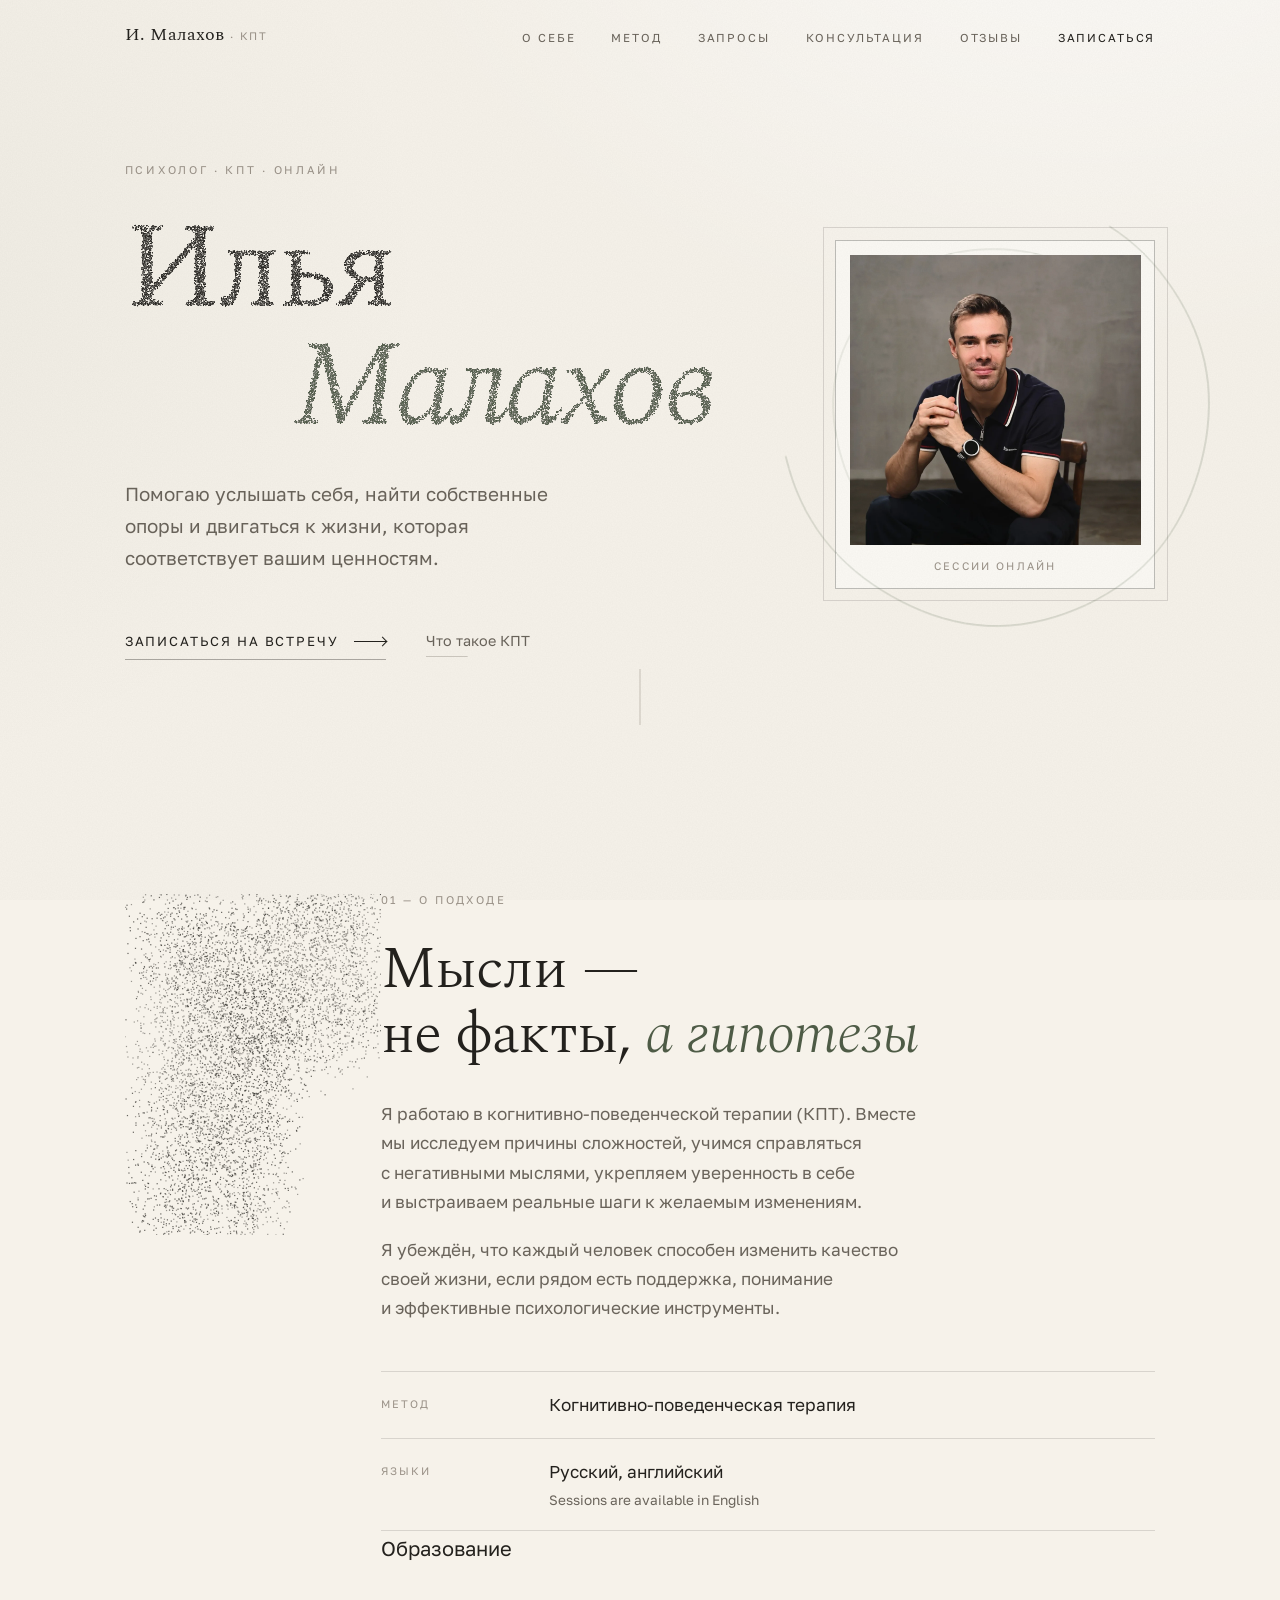
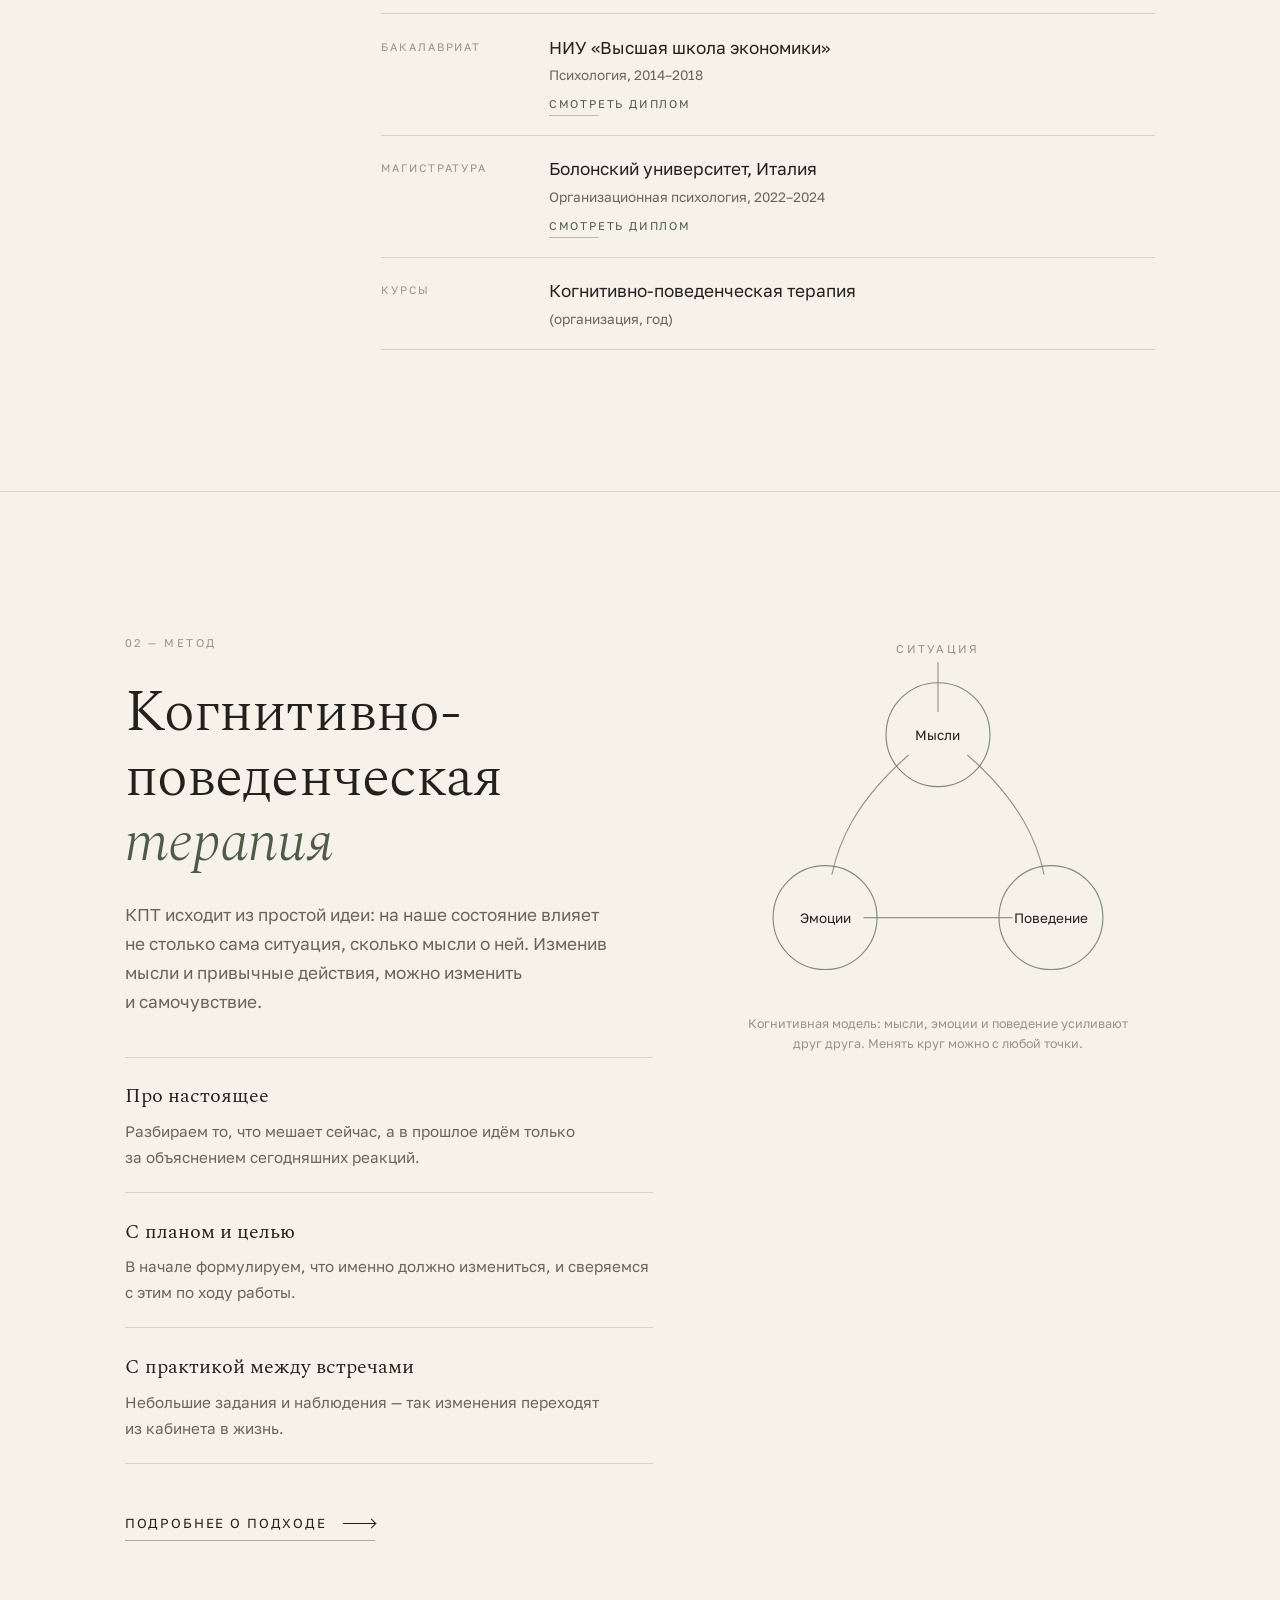
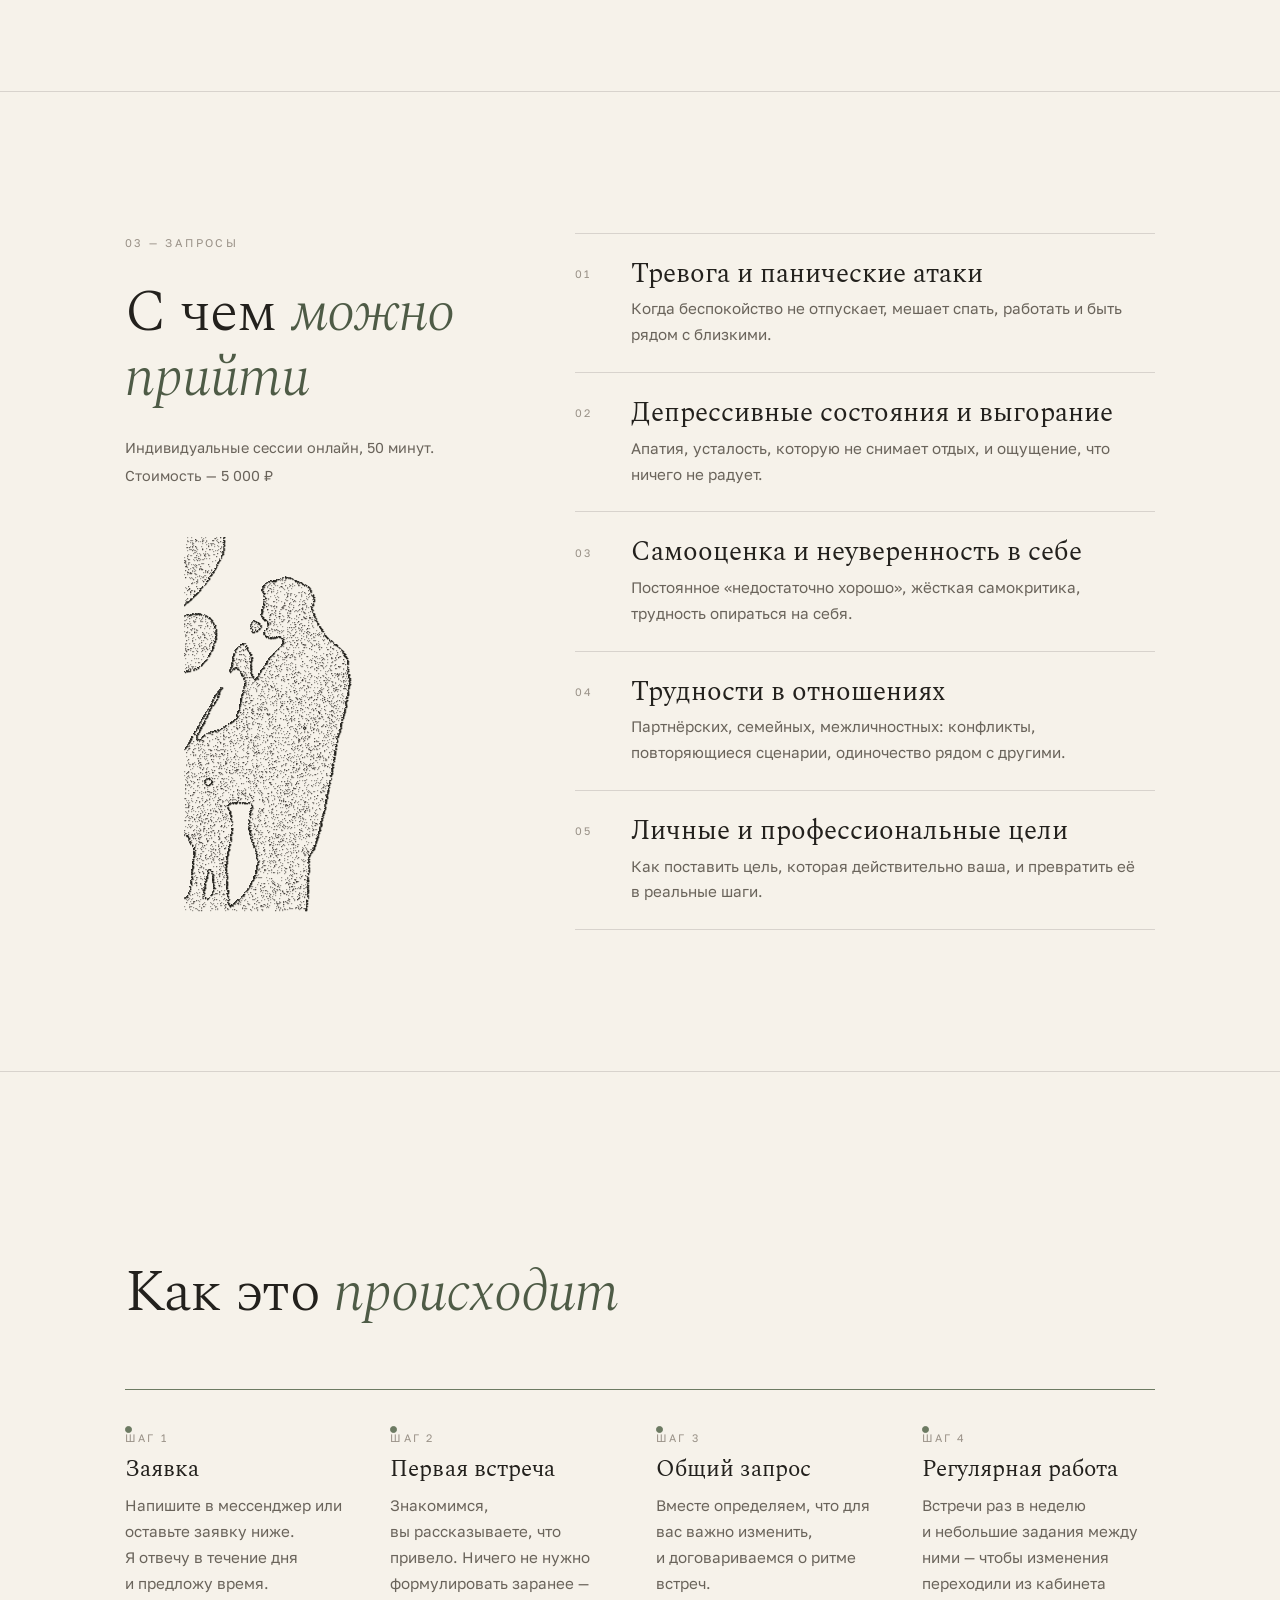
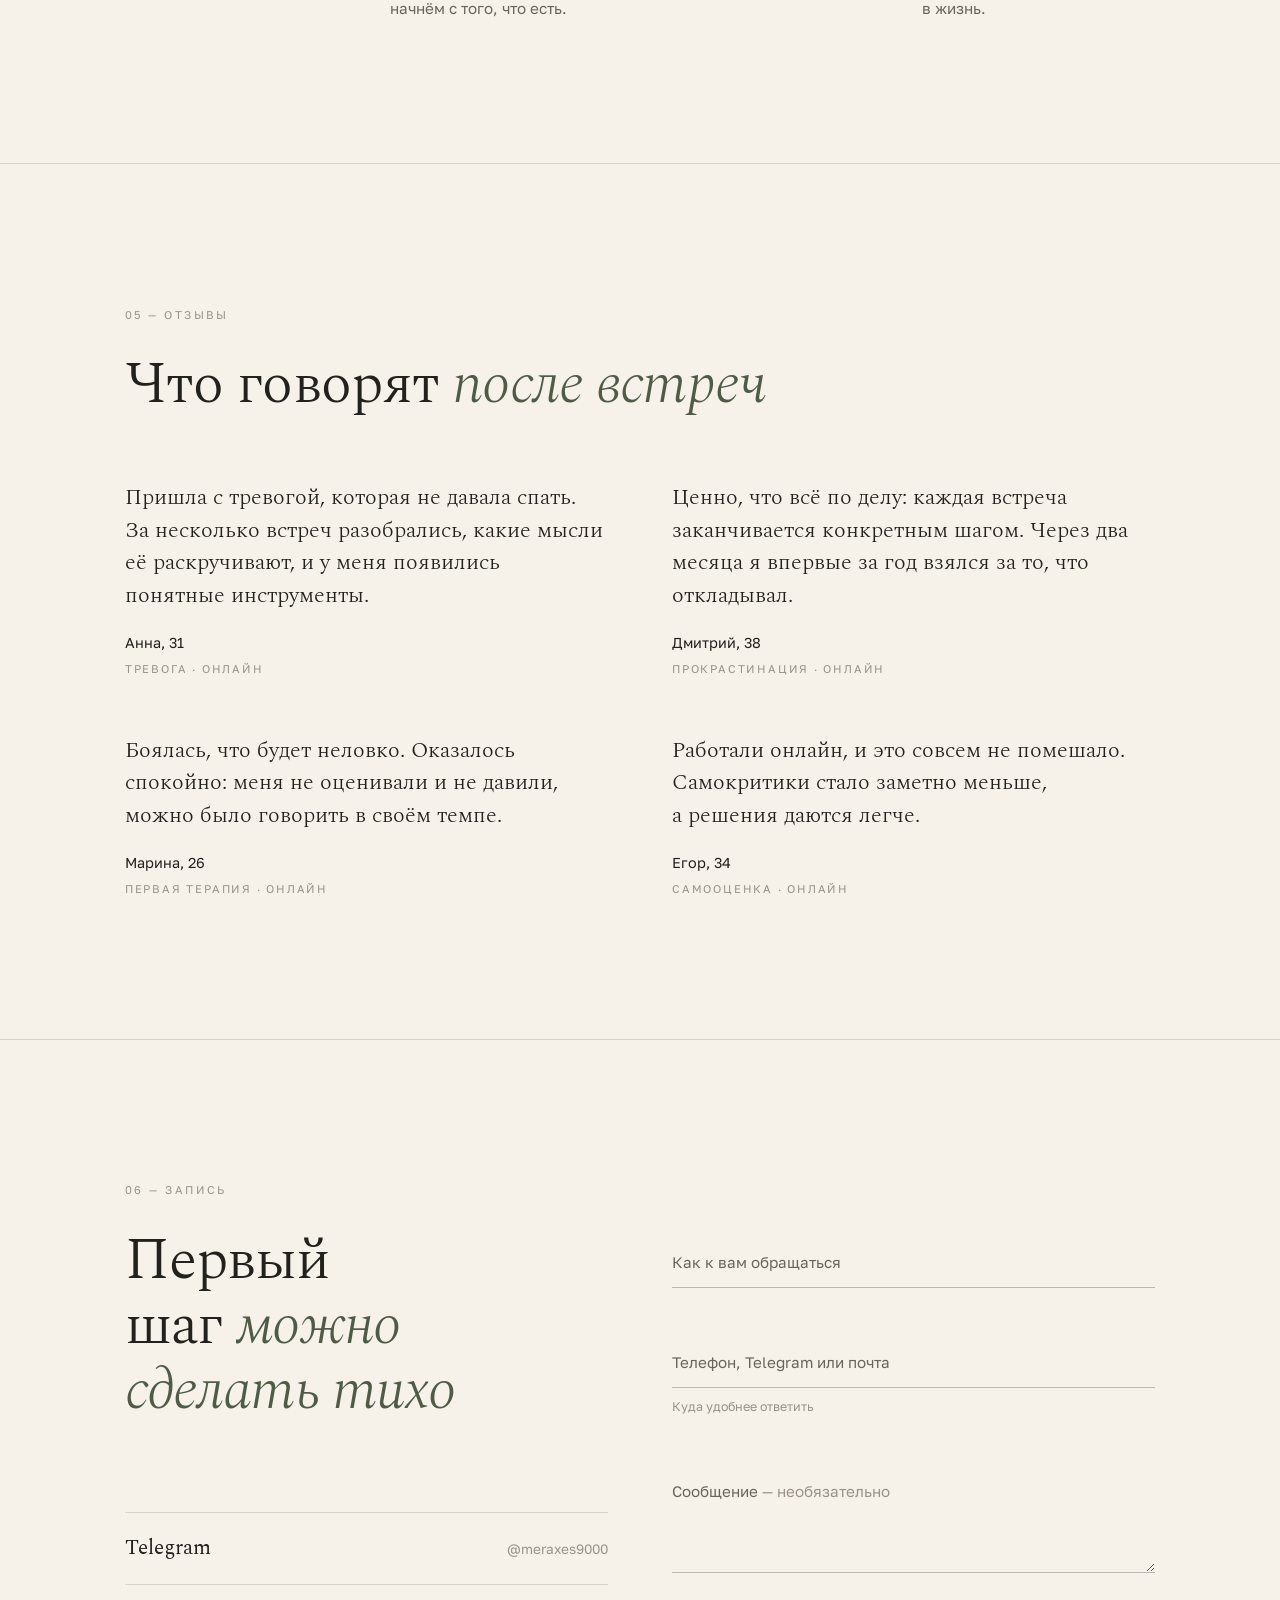
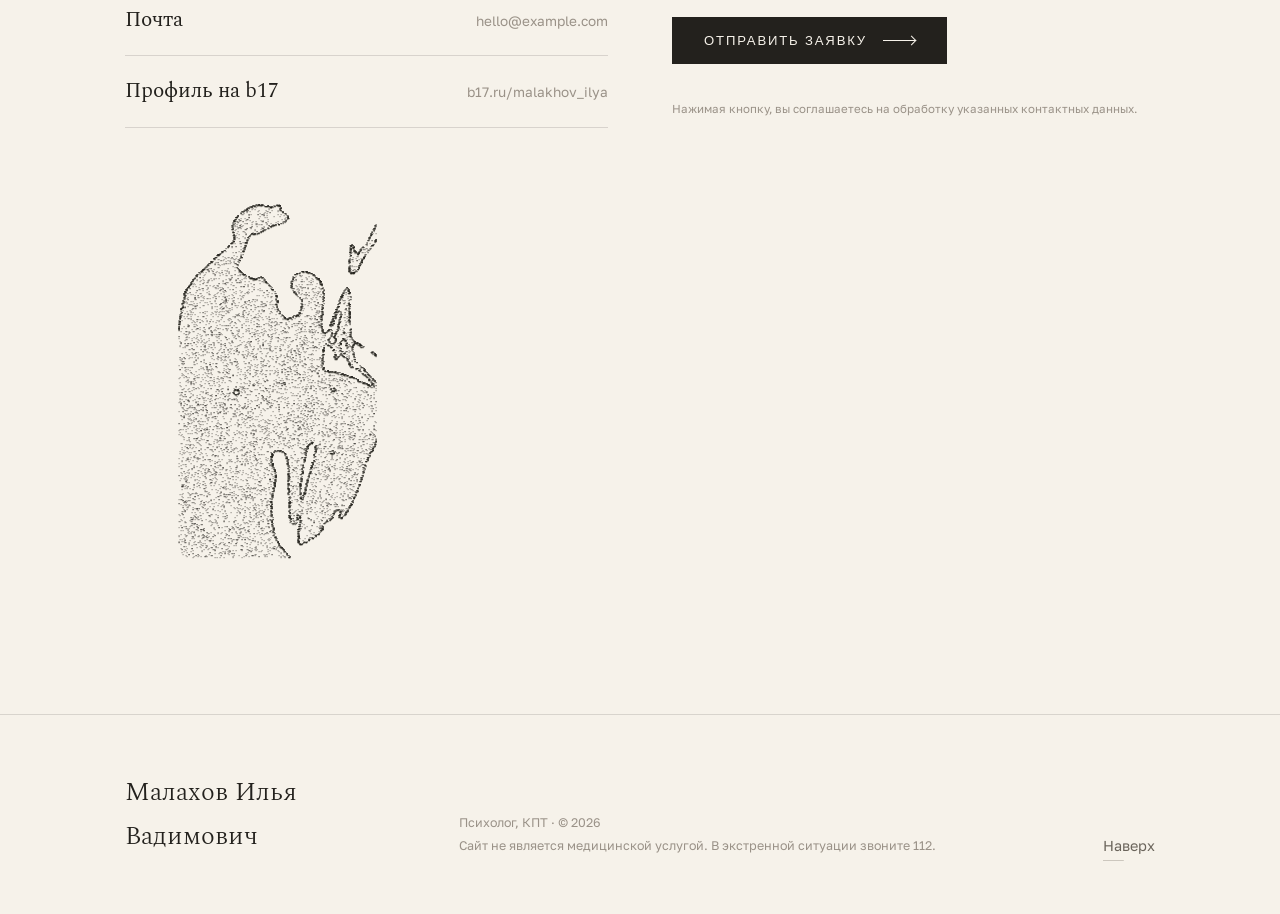
==== index.html @ 1bc5a95f "Сайт-визитка психолога: первый экран, метод КПТ, запросы, отзывы, запись Co-Authored-By: Claude Opus" ====
<!doctype html>
<html lang="ru">
<head>
  <meta charset="utf-8">
  <meta name="viewport" content="width=device-width, initial-scale=1">
  <title>Илья Малахов — психолог, КПТ</title>
  <meta name="description" content="Илья Вадимович Малахов — психолог, когнитивно-поведенческая терапия (КПТ). Консультации онлайн, на русском и английском: тревога, панические атаки, депрессия, самооценка, отношения.">
  <meta name="theme-color" content="#F2EDE4">

  <link rel="preconnect" href="https://fonts.googleapis.com">
  <link rel="preconnect" href="https://fonts.gstatic.com" crossorigin>
  <link href="https://fonts.googleapis.com/css2?family=Spectral:ital,wght@0,300;0,400;0,500;1,300;1,400&family=Golos+Text:wght@400;500&display=swap" rel="stylesheet">
  <link rel="stylesheet" href="assets/css/style.css">
  <script>document.documentElement.classList.add('js')</script>
  <script defer src="assets/js/main.js"></script>
</head>
<body>
  <a class="skip-link" href="#main">Перейти к содержанию</a>

  <header class="site-header" data-header>
    <div class="container site-header__inner">
      <a class="brand" href="#top" aria-label="Илья Малахов, на главную">И. Малахов</a>

      <button class="nav-toggle" type="button" aria-expanded="false" aria-controls="site-nav" data-nav-toggle>
        <span class="nav-toggle__label">Меню</span>
        <span class="nav-toggle__lines" aria-hidden="true"></span>
      </button>

      <nav class="site-nav" id="site-nav" aria-label="Основная навигация" data-nav>
        <ul>
          <li><a href="#about">О&nbsp;себе</a></li>
          <li><a href="#method">Метод</a></li>
          <li><a href="#services">Запросы</a></li>
          <li><a href="#process">Консультация</a></li>
          <li><a href="#reviews">Отзывы</a></li>
          <li><a href="#contact" class="site-nav__cta">Записаться</a></li>
        </ul>
      </nav>
    </div>
  </header>

  <main id="main">

    <!-- 1. HERO -->
    <section class="hero" id="top" data-hero>
      <div class="container hero__inner">
        <div class="hero__text">
          <p class="hero__eyebrow" data-split="words" data-depth="0.4">Психолог · КПТ · онлайн</p>

          <h1 class="hero__title" aria-label="Илья Малахов">
            <span class="hero__line" data-split="chars" data-depth="1" aria-hidden="true">Илья</span>
            <span class="hero__line hero__line--indent" data-split="chars" data-depth="1.6" aria-hidden="true">Малахов</span>
          </h1>

          <p class="hero__lead" data-split="words" data-depth="0.6">
            Помогаю услышать себя, найти собственные опоры и&nbsp;двигаться к&nbsp;жизни, которая соответствует вашим ценностям.
          </p>

          <div class="hero__actions reveal-late">
            <a class="button" href="#contact">
              <span>Записаться на встречу</span>
              <span class="button__line" aria-hidden="true"></span>
            </a>
            <a class="link-quiet" href="#method">Что такое КПТ</a>
          </div>
        </div>

        <figure class="hero__photo reveal-late">
          <img src="assets/img/portrait-square.webp" alt="Илья Малахов сидит на стуле, сцепив руки, и спокойно улыбается" width="1100" height="1100" decoding="async" fetchpriority="high">
          <span class="hero__tag">Сессии онлайн</span>
          <!-- Разомкнутый круг: при прокрутке он замыкается -->
          <div class="hero__gestalt" aria-hidden="true" data-gestalt>
            <svg viewBox="0 0 400 400">
              <path class="gestalt__arc" data-r="180" pathLength="100"/>
              <path class="gestalt__arc gestalt__arc--inner" data-r="136" pathLength="100"/>
            </svg>
          </div>
        </figure>
      </div>

      <a class="hero__scroll" href="#about" aria-label="Прокрутить к разделу «О подходе»">
        <span aria-hidden="true"></span>
      </a>
    </section>

    <!-- 2. ABOUT -->
    <section class="section about" id="about" aria-labelledby="about-title">
      <div class="container about__grid">
        <!-- Декор: прорисовка античной вазы, Wikimedia Commons, public domain -->
        <figure class="figure reveal" data-figure data-ink="solid"
                data-keep="0.12,0 0.99,0 0.99,0.40 0.60,0.50 0.52,1 0.12,1">
          <img src="assets/img/decor/sisyphus.webp" alt="" decoding="async">
          <figcaption class="figure__hint">наведите курсор</figcaption>
        </figure>
        <div class="about__text">
          <p class="kicker reveal">01 — О подходе</p>
          <h2 class="section-title reveal" id="about-title" data-words>Мысли — не&nbsp;факты, <em>а&nbsp;гипотезы</em></h2>
          <div class="prose reveal">
            <p>
              Я&nbsp;работаю в&nbsp;когнитивно-поведенческой терапии (КПТ). Вместе мы&nbsp;исследуем причины сложностей,
              учимся справляться с&nbsp;негативными мыслями, укрепляем уверенность в&nbsp;себе и&nbsp;выстраиваем реальные шаги
              к&nbsp;желаемым изменениям.
            </p>
            <p>
              Я&nbsp;убеждён, что каждый человек способен изменить качество своей жизни, если рядом есть поддержка,
              понимание и&nbsp;эффективные психологические инструменты.
            </p>
          </div>

          <dl class="facts reveal">
            <div>
              <dt>Метод</dt>
              <dd>Когнитивно-поведенческая терапия</dd>
            </div>
            <div>
              <dt>Языки</dt>
              <dd>Русский, английский<span class="facts__note">Sessions are available in English</span></dd>
            </div>
          </dl>

          <h3 class="facts__heading reveal">Образование</h3>
          <dl class="facts facts--edu reveal">
            <div>
              <dt>Бакалавриат</dt>
              <dd>
                <button class="facts__doc" type="button" data-doc="assets/img/docs/diploma-hse.webp"
                        data-doc-title="Диплом бакалавра — НИУ ВШЭ, «Психология», 2018">
                  НИУ «Высшая школа экономики»
                  <span class="facts__note">Психология, 2014–2018</span>
                  <span class="facts__open">Смотреть диплом</span>
                </button>
              </dd>
            </div>
            <div>
              <dt>Магистратура</dt>
              <dd>
                <button class="facts__doc" type="button" data-doc="assets/img/docs/diploma-bologna.webp"
                        data-doc-title="Диплом магистра — Università di Bologna, Work, Organizational and Personnel Psychology, 2024">
                  Болонский университет, Италия
                  <span class="facts__note">Организационная психология, 2022–2024</span>
                  <span class="facts__open">Смотреть диплом</span>
                </button>
              </dd>
            </div>
            <!-- УТОЧНИТЬ: организация и год курса -->
            <div>
              <dt>Курсы</dt>
              <dd>Когнитивно-поведенческая терапия<span class="facts__note">(организация, год)</span></dd>
            </div>
          </dl>

        </div>
      </div>
    </section>

    <!-- 3. МЕТОД: КПТ -->
    <section class="section method" id="method" aria-labelledby="method-title">
      <div class="container method__grid">
        <div class="method__text">
          <p class="kicker reveal">02 — Метод</p>
          <h2 class="section-title reveal" id="method-title" data-words>Когнитивно-поведенческая <em>терапия</em></h2>
          <p class="method__lead reveal">
            КПТ исходит из простой идеи: на&nbsp;наше состояние влияет не&nbsp;столько сама ситуация,
            сколько мысли о&nbsp;ней. Изменив мысли и&nbsp;привычные действия, можно изменить и&nbsp;самочувствие.
          </p>

          <ul class="method__list">
            <li class="reveal">
              <h3>Про настоящее</h3>
              <p>Разбираем то, что мешает сейчас, а&nbsp;в&nbsp;прошлое идём только за&nbsp;объяснением сегодняшних реакций.</p>
            </li>
            <li class="reveal">
              <h3>С планом и&nbsp;целью</h3>
              <p>В&nbsp;начале формулируем, что именно должно измениться, и&nbsp;сверяемся с&nbsp;этим по&nbsp;ходу работы.</p>
            </li>
            <li class="reveal">
              <h3>С практикой между встречами</h3>
              <p>Небольшие задания и&nbsp;наблюдения — так изменения переходят из&nbsp;кабинета в&nbsp;жизнь.</p>
            </li>
          </ul>

          <p class="reveal method__more">
            <a class="button" href="kpt.html">
              <span>Подробнее о&nbsp;подходе</span>
              <span class="button__line" aria-hidden="true"></span>
            </a>
          </p>
        </div>

        <!-- Когнитивная модель: три узла связаны стрелками, линии прорисовываются при прокрутке -->
        <figure class="method__figure reveal" aria-labelledby="cbt-figure-caption">
          <svg class="cbt" viewBox="0 0 340 320" role="img" aria-labelledby="cbt-title cbt-desc">
            <title id="cbt-title">Когнитивная модель</title>
            <desc id="cbt-desc">Схема: ситуация влияет на мысли, мысли, эмоции и поведение связаны между собой взаимными стрелками.</desc>
            <path class="cbt__line cbt__line--1" d="M170 26 V70" pathLength="1"/>
            <path class="cbt__line cbt__line--2" d="M144 108 C 96 150, 82 186, 76 214" pathLength="1"/>
            <path class="cbt__line cbt__line--3" d="M196 108 C 244 150, 258 186, 264 214" pathLength="1"/>
            <path class="cbt__line cbt__line--4" d="M104 252 H236" pathLength="1"/>
            <g class="cbt__node cbt__node--top">
              <circle cx="170" cy="90" r="46"/>
              <text x="170" y="95">Мысли</text>
            </g>
            <g class="cbt__node cbt__node--left">
              <circle cx="70" cy="252" r="46"/>
              <text x="70" y="257">Эмоции</text>
            </g>
            <g class="cbt__node cbt__node--right">
              <circle cx="270" cy="252" r="46"/>
              <text x="270" y="257">Поведение</text>
            </g>
            <text class="cbt__label" x="170" y="18">Ситуация</text>
          </svg>
          <figcaption id="cbt-figure-caption">Когнитивная модель: мысли, эмоции и&nbsp;поведение усиливают друг друга. Менять круг можно с&nbsp;любой точки.</figcaption>
        </figure>
      </div>
    </section>

    <!-- 4. SERVICES -->
    <section class="section services" id="services" aria-labelledby="services-title">
      <div class="container services__grid">
        <header class="section-head section-head--sticky">
          <p class="kicker reveal">03 — Запросы</p>
          <h2 class="section-title reveal" id="services-title" data-words>С&nbsp;чем <em>можно прийти</em></h2>
          <p class="services__note reveal">Индивидуальные сессии онлайн, 50&nbsp;минут.<br>Стоимость — 5&nbsp;000&nbsp;₽</p>
          <!-- Декор: прорисовка античной вазы, Wikimedia Commons, public domain -->
          <figure class="figure reveal" data-figure data-ink="solid"
                  data-keep="0.02,0.02 0.98,0.02 0.98,0.98 0.02,0.98">
            <img src="assets/img/decor/hades.webp" alt="" decoding="async">
            <figcaption class="figure__hint">наведите курсор</figcaption>
          </figure>
        </header>

        <ul class="services__list">
          <li class="service reveal">
            <h3 class="service__title">Тревога и&nbsp;панические атаки</h3>
            <p class="service__text">Когда беспокойство не&nbsp;отпускает, мешает спать, работать и&nbsp;быть рядом с&nbsp;близкими.</p>
          </li>
          <li class="service reveal">
            <h3 class="service__title">Депрессивные состояния и&nbsp;выгорание</h3>
            <p class="service__text">Апатия, усталость, которую не&nbsp;снимает отдых, и&nbsp;ощущение, что ничего не&nbsp;радует.</p>
          </li>
          <li class="service reveal">
            <h3 class="service__title">Самооценка и&nbsp;неуверенность в&nbsp;себе</h3>
            <p class="service__text">Постоянное «недостаточно хорошо», жёсткая самокритика, трудность опираться на&nbsp;себя.</p>
          </li>
          <li class="service reveal">
            <h3 class="service__title">Трудности в&nbsp;отношениях</h3>
            <p class="service__text">Партнёрских, семейных, межличностных: конфликты, повторяющиеся сценарии, одиночество рядом с&nbsp;другими.</p>
          </li>
          <li class="service reveal">
            <h3 class="service__title">Личные и&nbsp;профессиональные цели</h3>
            <p class="service__text">Как поставить цель, которая действительно ваша, и&nbsp;превратить её в&nbsp;реальные шаги.</p>
          </li>
        </ul>
      </div>
    </section>

    <!-- 5. PROCESS -->
    <section class="section process" id="process" aria-labelledby="process-title">
      <div class="container">
        <header class="section-head">
          <p class="kicker reveal">04 — Консультация</p>
          <h2 class="section-title reveal" id="process-title" data-words>Как это <em>происходит</em></h2>
        </header>

        <ol class="timeline" data-timeline>
          <li class="timeline__step reveal">
            <span class="timeline__dot" aria-hidden="true"></span>
            <p class="timeline__index">Шаг 1</p>
            <h3 class="timeline__title">Заявка</h3>
            <p class="timeline__text">Напишите в&nbsp;мессенджер или оставьте заявку ниже. Я&nbsp;отвечу в&nbsp;течение дня и&nbsp;предложу время.</p>
          </li>
          <li class="timeline__step reveal">
            <span class="timeline__dot" aria-hidden="true"></span>
            <p class="timeline__index">Шаг 2</p>
            <h3 class="timeline__title">Первая встреча</h3>
            <p class="timeline__text">Знакомимся, вы&nbsp;рассказываете, что привело. Ничего не&nbsp;нужно формулировать заранее — начнём с&nbsp;того, что есть.</p>
          </li>
          <li class="timeline__step reveal">
            <span class="timeline__dot" aria-hidden="true"></span>
            <p class="timeline__index">Шаг 3</p>
            <h3 class="timeline__title">Общий запрос</h3>
            <p class="timeline__text">Вместе определяем, что для вас важно изменить, и&nbsp;договариваемся о&nbsp;ритме встреч.</p>
          </li>
          <li class="timeline__step reveal">
            <span class="timeline__dot" aria-hidden="true"></span>
            <p class="timeline__index">Шаг 4</p>
            <h3 class="timeline__title">Регулярная работа</h3>
            <p class="timeline__text">Встречи раз в&nbsp;неделю и&nbsp;небольшие задания между ними — чтобы изменения переходили из&nbsp;кабинета в&nbsp;жизнь.</p>
          </li>
        </ol>
      </div>
    </section>

    <!-- 6. ОТЗЫВЫ -->
    <section class="section reviews" id="reviews" aria-labelledby="reviews-title">
      <div class="container">
        <header class="section-head">
          <p class="kicker reveal">05 — Отзывы</p>
          <h2 class="section-title reveal" id="reviews-title" data-words>Что говорят <em>после встреч</em></h2>
        </header>

        <!-- ЗАМЕНИТЬ перед публикацией: тексты и имена ниже — рыба для MVP, не настоящие отзывы -->
        <ul class="reviews__list">
          <li class="review reveal">
            <blockquote>
              <p>Пришла с&nbsp;тревогой, которая не&nbsp;давала спать. За&nbsp;несколько встреч разобрались, какие мысли её&nbsp;раскручивают, и&nbsp;у&nbsp;меня появились понятные инструменты.</p>
            </blockquote>
            <footer><span class="review__name">Анна, 31</span><span class="review__meta">тревога · онлайн</span></footer>
          </li>
          <li class="review reveal">
            <blockquote>
              <p>Ценно, что всё по&nbsp;делу: каждая встреча заканчивается конкретным шагом. Через два месяца я&nbsp;впервые за&nbsp;год взялся за&nbsp;то, что откладывал.</p>
            </blockquote>
            <footer><span class="review__name">Дмитрий, 38</span><span class="review__meta">прокрастинация · онлайн</span></footer>
          </li>
          <li class="review reveal">
            <blockquote>
              <p>Боялась, что будет неловко. Оказалось спокойно: меня не&nbsp;оценивали и&nbsp;не&nbsp;давили, можно было говорить в&nbsp;своём темпе.</p>
            </blockquote>
            <footer><span class="review__name">Марина, 26</span><span class="review__meta">первая терапия · онлайн</span></footer>
          </li>
          <li class="review reveal">
            <blockquote>
              <p>Работали онлайн, и&nbsp;это совсем не&nbsp;помешало. Самокритики стало заметно меньше, а&nbsp;решения даются легче.</p>
            </blockquote>
            <footer><span class="review__name">Егор, 34</span><span class="review__meta">самооценка · онлайн</span></footer>
          </li>
        </ul>
      </div>
    </section>

    <!-- 7. CONTACT -->
    <section class="section contact" id="contact" aria-labelledby="contact-title">
      <div class="container contact__grid">
        <div class="contact__intro">
          <p class="kicker reveal">06 — Запись</p>
          <h2 class="section-title reveal" id="contact-title" data-words>Первый шаг <em>можно сделать тихо</em></h2>
          <p class="contact__lead reveal">Всё, что вы&nbsp;напишете, останется между нами.</p>

          <!-- Уточнить: реальная почта -->
          <ul class="messengers reveal" aria-label="Мессенджеры и почта">
            <li><a class="messenger" href="https://t.me/meraxes9000" target="_blank" rel="noopener"><span>Telegram</span><span class="messenger__handle">@meraxes9000</span></a></li>
            <li><a class="messenger" href="mailto:hello@example.com"><span>Почта</span><span class="messenger__handle">hello@example.com</span></a></li>
            <li><a class="messenger" href="https://www.b17.ru/malakhov_ilya/" target="_blank" rel="noopener"><span>Профиль на&nbsp;b17</span><span class="messenger__handle">b17.ru/malakhov_ilya</span></a></li>
          </ul>

          <!-- Декор: прорисовка античной вазы, Wikimedia Commons, public domain -->
        <figure class="figure reveal" data-figure data-ink="solid"
                data-keep="0.02,0.02 0.98,0.02 0.98,0.98 0.02,0.98">
          <img src="assets/img/decor/persephone.webp" alt="" decoding="async">
          <figcaption class="figure__hint">наведите курсор</figcaption>
        </figure>
        </div>

        <!-- Заявки уходят через FormSubmit на mushruntie@mail.ru.
             Первое письмо сервис попросит подтвердить по ссылке из письма. -->
        <form class="form reveal" action="https://formsubmit.co/ajax/mushruntie@mail.ru" method="post" novalidate data-form>
          <input type="hidden" name="_subject" value="Заявка с сайта">
          <input type="hidden" name="_template" value="table">
          <input type="hidden" name="_captcha" value="false">
          <input class="form__trap" type="text" name="_honey" tabindex="-1" autocomplete="off" aria-hidden="true">
          <div class="field">
            <input class="field__input" type="text" id="f-name" name="name" autocomplete="given-name" placeholder=" " required>
            <label class="field__label" for="f-name">Как к вам обращаться</label>
            <p class="field__error" id="f-name-err" aria-live="polite"></p>
          </div>
          <div class="field">
            <input class="field__input" type="text" id="f-contact" name="contact" autocomplete="tel" placeholder=" " required aria-describedby="f-contact-hint">
            <label class="field__label" for="f-contact">Телефон, Telegram или почта</label>
            <p class="field__hint" id="f-contact-hint">Куда удобнее ответить</p>
            <p class="field__error" id="f-contact-err" aria-live="polite"></p>
          </div>
          <div class="field">
            <textarea class="field__input field__input--area" id="f-message" name="message" rows="3" placeholder=" "></textarea>
            <label class="field__label" for="f-message">Сообщение <span class="field__optional">— необязательно</span></label>
          </div>

          <button class="button button--solid" type="submit">
            <span>Отправить заявку</span>
            <span class="button__line" aria-hidden="true"></span>
          </button>
          <p class="form__note">Нажимая кнопку, вы соглашаетесь на обработку указанных контактных данных.</p>
          <p class="form__status" role="status" aria-live="polite" data-form-status></p>
        </form>
      </div>
    </section>
  </main>

  <!-- Просмотр документа об образовании -->
  <dialog class="lightbox" data-lightbox aria-label="Документ">
    <figure class="lightbox__inner">
      <img data-lightbox-img src="" alt="">
      <figcaption data-lightbox-caption></figcaption>
    </figure>
    <button class="lightbox__close" type="button" data-lightbox-close aria-label="Закрыть">Закрыть ✕</button>
  </dialog>

  <!-- 8. FOOTER -->
  <footer class="site-footer">
    <div class="container site-footer__inner">
      <p class="site-footer__name">Малахов Илья Вадимович</p>
      <p class="site-footer__meta">
        Психолог, КПТ · © <span data-year>2026</span><br>
        Сайт не является медицинской услугой. В&nbsp;экстренной ситуации звоните 112.
      </p>
      <a class="link-quiet" href="#top">Наверх</a>
    </div>
  </footer>
</body>
</html>
---- assets/css/style.css ----
/* ==========================================================================
   Илья Малахов — психолог (КПТ)
   Арт-дирекция: тихая классика. Воздух, крупная антиква, тонкие линии,
   один приглушённый акцент, едва заметная фактура бумаги.
   ========================================================================== */

:root {
  --paper: #F6F2EA;
  --paper-2: #FBF9F4;
  --paper-3: #EDE7DB;
  --ink: #23211D;
  --ink-2: #6A645B;
  --ink-3: #9A9288;
  --rule: rgba(35, 33, 29, 0.14);
  --rule-strong: rgba(35, 33, 29, 0.28);
  --accent: #6C7A62;
  --accent-deep: #4E5B46;

  --font-display: "Spectral", "Literata", Georgia, serif;
  --font-text: "Golos Text", system-ui, -apple-system, "Segoe UI", sans-serif;

  --gutter: clamp(1.5rem, 6vw, 5rem);
  --section-y: clamp(5rem, 11vw, 9rem);
  --max: 74rem;

  --ease-out: cubic-bezier(0.22, 1, 0.36, 1);
  --ease-soft: cubic-bezier(0.4, 0, 0.2, 1);
}

*, *::before, *::after { box-sizing: border-box; }

html {
  scroll-behavior: smooth;
  scroll-padding-top: 5rem;
  -webkit-text-size-adjust: 100%;
}

body {
  margin: 0;
  color: var(--ink);
  font-family: var(--font-text);
  font-size: clamp(1rem, 0.96rem + 0.2vw, 1.075rem);
  line-height: 1.7;
  font-weight: 400;
  -webkit-font-smoothing: antialiased;
  overflow-x: hidden;
  background-color: var(--paper);
  background-image:
    radial-gradient(75rem 55rem at 85% -20%, rgba(255, 255, 255, 0.75), transparent 60%),
    radial-gradient(60rem 50rem at -15% 30%, rgba(108, 122, 98, 0.05), transparent 65%);
  background-attachment: fixed;
}

/* фактура бумаги — почти на пределе видимости */
body::after {
  content: "";
  position: fixed;
  inset: 0;
  pointer-events: none;
  z-index: 200;
  opacity: 0.045;
  mix-blend-mode: multiply;
  background-image: url("data:image/svg+xml,%3Csvg xmlns='http://www.w3.org/2000/svg' width='200' height='200'%3E%3Cfilter id='n'%3E%3CfeTurbulence type='fractalNoise' baseFrequency='.8' numOctaves='3' stitchTiles='stitch'/%3E%3CfeColorMatrix values='0 0 0 0 0 0 0 0 0 0 0 0 0 0 0 0 0 0 .6 0'/%3E%3C/filter%3E%3Crect width='100%25' height='100%25' filter='url(%23n)'/%3E%3C/svg%3E");
}

::selection { background: rgba(108, 122, 98, 0.2); }

img { display: block; max-width: 100%; height: auto; }
h1, h2, h3 { margin: 0; font-weight: 400; }
p { margin: 0; }
ul, ol { margin: 0; padding: 0; list-style: none; }
figure { margin: 0; }
a { color: inherit; text-decoration: none; }

:focus-visible { outline: 1px solid var(--accent-deep); outline-offset: 4px; }

.container {
  width: 100%;
  max-width: var(--max);
  margin-inline: auto;
  padding-inline: var(--gutter);
  position: relative;
}

.skip-link {
  position: absolute;
  left: var(--gutter);
  top: -4rem;
  z-index: 60;
  padding: 0.7rem 1.1rem;
  background: var(--ink);
  color: var(--paper);
  font-size: 0.85rem;
  transition: top 0.3s var(--ease-out);
}
.skip-link:focus { top: 1rem; }

/* ==========================================================================
   Типографика
   ========================================================================== */

.kicker {
  display: block;
  font-size: 0.7rem;
  letter-spacing: 0.22em;
  text-transform: uppercase;
  color: var(--ink-3);
  margin-bottom: 1.75rem;
}

.section-title {
  font-family: var(--font-display);
  font-weight: 300;
  font-size: clamp(2.1rem, 1.4rem + 2.8vw, 3.8rem);
  line-height: 1.12;
  letter-spacing: -0.015em;
  text-wrap: balance;
}
.section-title em,
.page-hero__title em { font-style: italic; color: var(--accent-deep); }

.prose { color: var(--ink-2); max-width: 34rem; }
.prose p + p { margin-top: 1.1em; }

.section { padding-block: var(--section-y); position: relative; }
.section + .section { border-top: 1px solid var(--rule); }
.section-head { margin-bottom: clamp(2.5rem, 6vw, 4rem); }

/* ==========================================================================
   Кнопки и ссылки
   ========================================================================== */

.button {
  display: inline-flex;
  align-items: center;
  gap: 1rem;
  padding: 1rem 0;
  font-size: 0.82rem;
  letter-spacing: 0.14em;
  text-transform: uppercase;
  color: var(--ink);
  background: none;
  border: 0;
  cursor: pointer;
  position: relative;
}
.button::after {
  content: "";
  position: absolute;
  left: 0;
  right: 0;
  bottom: 0.55rem;
  height: 1px;
  background: currentColor;
  opacity: 0.35;
  transform-origin: left;
  transition: opacity 0.5s var(--ease-soft);
}
.button:hover::after { opacity: 1; }
.button__line {
  display: block;
  width: 2rem;
  height: 1px;
  background: currentColor;
  position: relative;
  transition: width 0.6s var(--ease-out);
}
.button__line::after {
  content: "";
  position: absolute;
  right: 0;
  top: -3px;
  width: 7px;
  height: 7px;
  border-top: 1px solid currentColor;
  border-right: 1px solid currentColor;
  transform: rotate(45deg);
}
.button:hover .button__line { width: 3rem; }

.button--solid {
  padding: 1rem 2rem;
  background: var(--ink);
  color: var(--paper);
  transition: background-color 0.5s var(--ease-soft);
}
.button--solid::after { display: none; }
.button--solid:hover { background: var(--accent-deep); }

.link-quiet {
  position: relative;
  font-size: 0.9rem;
  color: var(--ink-2);
  transition: color 0.4s var(--ease-soft);
}
.link-quiet::after {
  content: "";
  position: absolute;
  left: 0;
  right: 0;
  bottom: -3px;
  height: 1px;
  background: currentColor;
  opacity: 0.3;
  transform: scaleX(0.4);
  transform-origin: left;
  transition: transform 0.6s var(--ease-out), opacity 0.4s;
}
.link-quiet:hover { color: var(--ink); }
.link-quiet:hover::after { transform: scaleX(1); opacity: 0.8; }

/* ==========================================================================
   Шапка
   ========================================================================== */

.site-header {
  position: fixed;
  inset: 0 0 auto 0;
  z-index: 50;
  border-bottom: 1px solid transparent;
  transition: background-color 0.5s var(--ease-soft), border-color 0.5s var(--ease-soft);
}
.site-header.is-scrolled {
  background: color-mix(in srgb, var(--paper) 88%, transparent);
  -webkit-backdrop-filter: blur(10px);
  backdrop-filter: blur(10px);
  border-color: var(--rule);
}
.site-header__inner {
  display: flex;
  align-items: center;
  justify-content: space-between;
  height: 4.5rem;
}

.brand { font-family: var(--font-display); font-weight: 400; font-size: 1.15rem; letter-spacing: 0.01em; }
.brand::after {
  content: " · КПТ";
  font-family: var(--font-text);
  font-size: 0.68rem;
  letter-spacing: 0.18em;
  text-transform: uppercase;
  color: var(--ink-3);
}

.nav-toggle {
  display: inline-flex;
  align-items: center;
  gap: 0.7rem;
  background: none;
  border: 0;
  padding: 0.5rem 0;
  color: inherit;
  font: inherit;
  font-size: 0.72rem;
  letter-spacing: 0.18em;
  text-transform: uppercase;
  cursor: pointer;
  position: relative;
  z-index: 2;
}
.nav-toggle__lines,
.nav-toggle__lines::before {
  display: block;
  width: 1.4rem;
  height: 1px;
  background: currentColor;
  transition: transform 0.5s var(--ease-out);
}
.nav-toggle__lines { position: relative; transform: translateY(-3px); }
.nav-toggle__lines::before { content: ""; position: absolute; top: 6px; }
.nav-toggle[aria-expanded="true"] .nav-toggle__lines { transform: translateY(0) rotate(18deg); }
.nav-toggle[aria-expanded="true"] .nav-toggle__lines::before { transform: translateY(-6px) rotate(-36deg); }

.site-nav {
  position: fixed;
  inset: 0;
  background: var(--paper);
  display: grid;
  place-items: center;
  opacity: 0;
  visibility: hidden;
  transition: opacity 0.5s var(--ease-soft), visibility 0s 0.5s;
}
.site-nav.is-open { opacity: 1; visibility: visible; transition: opacity 0.5s var(--ease-soft), visibility 0s; }
.site-nav ul { text-align: center; }
.site-nav li + li { margin-top: 0.5rem; }
.site-nav a { font-family: var(--font-display); font-size: 2.1rem; font-weight: 300; display: inline-block; padding: 0.2rem 0; }

@media (min-width: 960px) {
  .nav-toggle { display: none; }
  .site-nav { position: static; background: none; opacity: 1; visibility: visible; display: block; }
  .site-nav ul { display: flex; gap: 2.25rem; align-items: center; }
  .site-nav li + li { margin-top: 0; }
  .site-nav a {
    font-family: var(--font-text);
    font-size: 0.72rem;
    letter-spacing: 0.16em;
    text-transform: uppercase;
    color: var(--ink-2);
    position: relative;
    transition: color 0.4s var(--ease-soft);
  }
  .site-nav a::after {
    content: "";
    position: absolute;
    left: 0;
    right: 0;
    bottom: -5px;
    height: 1px;
    background: currentColor;
    transform: scaleX(0);
    transform-origin: left;
    transition: transform 0.5s var(--ease-out);
  }
  .site-nav a:hover, .site-nav a.is-active { color: var(--ink); }
  .site-nav a:hover::after, .site-nav a.is-active::after { transform: scaleX(1); }
  .site-nav__cta { color: var(--ink) !important; }
  .site-nav__cta::after { transform: scaleX(1); opacity: 0.35; }
  .site-nav__cta:hover::after { opacity: 1; }
}

/* ==========================================================================
   Первый экран
   ========================================================================== */

.hero {
  position: relative;
  padding-block: 8.5rem 4rem;
  overflow: hidden;
}
.hero__inner {
  position: relative;
  z-index: 1;
  display: grid;
  gap: clamp(2.5rem, 6vw, 4rem);
  align-items: center;
}

.hero__dust { position: absolute; inset: 0; width: 100%; height: 100%; pointer-events: none; }
.hero.has-dust .hero__line { color: transparent; }

.hero__eyebrow {
  font-size: 0.7rem;
  letter-spacing: 0.24em;
  text-transform: uppercase;
  color: var(--ink-3);
  margin-bottom: 2rem;
}

.hero__title {
  font-family: var(--font-display);
  font-weight: 300;
  font-size: clamp(3rem, 1rem + 9vw, 7.5rem);
  line-height: 0.98;
  letter-spacing: -0.03em;
}
.hero__line { display: block; will-change: transform; }
.hero__line--indent { padding-left: 1.4em; font-style: italic; color: var(--accent-deep); }

.hero__lead {
  margin-top: 2rem;
  max-width: 27rem;
  font-size: clamp(1.02rem, 0.98rem + 0.3vw, 1.18rem);
  color: var(--ink-2);
}

.hero__actions { display: flex; flex-wrap: wrap; align-items: center; gap: 1rem 2.5rem; margin-top: 2.5rem; }

/* Фото: спокойное, без рамок; лёгкая арка сверху */
/* фото в паспарту: тонкая рамка и второй контур, как у печатного оттиска */
.hero__photo {
  position: relative;
  width: min(74vw, 22rem);
  justify-self: center;
  padding: 0.85rem 0.85rem 0.75rem;
  background: var(--paper-2);
  border: 1px solid var(--rule-strong);
}
.hero__photo::after {
  content: "";
  position: absolute;
  inset: -0.85rem;
  border: 1px solid var(--rule);
  pointer-events: none;
}
.hero__photo img {
  width: 100%;
  aspect-ratio: 1;
  object-fit: cover;
  filter: saturate(0.92) contrast(1.03);
}
.hero__tag {
  display: block;
  margin-top: 0.75rem;
  font-size: 0.68rem;
  letter-spacing: 0.2em;
  text-transform: uppercase;
  color: var(--ink-3);
  text-align: center;
}

.hero__gestalt {
  position: absolute;
  top: 50%;
  left: 50%;
  width: 150%;
  aspect-ratio: 1;
  translate: -50% -50%;
  pointer-events: none;
  z-index: -1;
  transform: translate3d(var(--gx, 0px), var(--gy, 0px), 0);
  opacity: 0;
  animation: fade 3.5s var(--ease-soft) 1s forwards;
}
.hero__gestalt svg { width: 100%; height: 100%; overflow: visible; }
.gestalt__arc {
  fill: none;
  stroke: var(--accent);
  stroke-width: 1;
  stroke-linecap: round;
  vector-effect: non-scaling-stroke;
  stroke-dasharray: var(--arc, 0) 100;
  transform: rotate(-58deg);
  transform-origin: 200px 200px;
  opacity: 0.4;
}
.gestalt__arc--inner { stroke-dasharray: var(--arc2, 0) 100; transform: rotate(132deg); opacity: 0.22; }

.hero__scroll {
  position: absolute;
  left: 50%;
  bottom: 1.5rem;
  width: 1px;
  height: 3.5rem;
  translate: -50% 0;
  overflow: hidden;
  z-index: 1;
}
.hero__scroll span { position: absolute; inset: 0; background: var(--ink-3); animation: drip 3.4s var(--ease-soft) infinite; }
@keyframes drip {
  0% { transform: translateY(-100%); }
  55%, 100% { transform: translateY(100%); }
}

@media (min-width: 900px) {
  .hero { padding-block: 10rem 5rem; }
  .hero__inner { grid-template-columns: minmax(0, 1fr) auto; gap: clamp(3rem, 7vw, 6rem); }
  .hero__photo { width: min(26vw, 20rem); justify-self: end; }
}

/* появление первого экрана */
.split-unit {
  display: inline-block;
  opacity: 0;
  transform: translateY(0.25em);
  animation: rise 1.4s var(--ease-out) forwards;
  animation-delay: calc(var(--i) * 45ms + var(--base, 0ms));
}
.split-word { display: inline-block; white-space: nowrap; }
@keyframes rise { to { opacity: 1; transform: none; } }

.reveal-late { opacity: 0; animation: fade 1.6s var(--ease-soft) 1.6s forwards; }
@keyframes fade { to { opacity: 1; } }

/* ==========================================================================
   Появление при прокрутке
   ========================================================================== */

.reveal-ready .reveal {
  opacity: 0;
  transform: translateY(20px);
  transition: opacity 1.1s var(--ease-soft), transform 1.2s var(--ease-out);
  transition-delay: var(--delay, 0s);
}
.reveal-ready .reveal.is-visible { opacity: 1; transform: none; }

.reveal-ready .reveal[data-words] { opacity: 1; transform: none; }
.w {
  display: inline-block;
  overflow: hidden;
  vertical-align: top;
  padding: 0 0.08em 0.14em 0;
  margin: 0 -0.08em -0.14em 0;
}
.w > span {
  display: inline-block;
  transform: translateY(110%);
  transition: transform 1.1s var(--ease-out);
  transition-delay: calc(var(--wi, 0) * 60ms + 0.05s);
}
.is-visible .w > span { transform: none; }

/* ==========================================================================
   О себе
   ========================================================================== */

.about__grid { display: grid; gap: 2.5rem; }
.about__text .section-title { margin-bottom: 2rem; }

.facts { margin: 3rem 0 0; border-top: 1px solid var(--rule); }
.facts div {
  display: grid;
  grid-template-columns: 9rem 1fr;
  gap: 1.5rem;
  padding: 1.15rem 0;
  border-bottom: 1px solid var(--rule);
}
.facts dt {
  font-size: 0.68rem;
  letter-spacing: 0.18em;
  text-transform: uppercase;
  color: var(--ink-3);
  padding-top: 0.45em;
}
.facts dd { margin: 0; }
.facts__note { display: block; font-size: 0.85rem; color: var(--ink-2); margin-top: 0.15rem; }

@media (min-width: 900px) {
  .about__grid { grid-template-columns: 16rem minmax(0, 1fr); gap: 0; }
  .about__text { grid-column: 2; }
}

/* ==========================================================================
   Документы: строка образования открывает скан
   ========================================================================== */

.facts__doc {
  display: block;
  width: 100%;
  padding: 0;
  font: inherit;
  color: inherit;
  text-align: left;
  background: none;
  border: 0;
  cursor: pointer;
}
.facts__open {
  display: inline-block;
  margin-top: 0.35rem;
  font-size: 0.7rem;
  letter-spacing: 0.16em;
  text-transform: uppercase;
  color: var(--accent-deep);
  position: relative;
  transition: color 0.4s var(--ease-soft);
}
.facts__open::after {
  content: "";
  position: absolute;
  left: 0;
  right: 0;
  bottom: -3px;
  height: 1px;
  background: currentColor;
  opacity: 0.35;
  transform: scaleX(0.35);
  transform-origin: left;
  transition: transform 0.6s var(--ease-out), opacity 0.4s;
}
.facts__doc:hover .facts__open::after,
.facts__doc:focus-visible .facts__open::after { transform: scaleX(1); opacity: 0.8; }

.lightbox {
  border: 0;
  padding: 0;
  max-width: min(92vw, 60rem);
  max-height: 92vh;
  background: transparent;
  color: var(--ink);
  overflow: visible;
}
.lightbox::backdrop { background: rgba(35, 33, 29, 0.78); }
.lightbox__inner { background: var(--paper-2); padding: 1rem; }
.lightbox__inner img { width: 100%; max-height: 74vh; object-fit: contain; }
.lightbox__inner figcaption {
  margin-top: 0.85rem;
  font-size: 0.78rem;
  line-height: 1.6;
  color: var(--ink-2);
}
.lightbox__close {
  margin-top: 1rem;
  padding: 0.7rem 1.4rem;
  font: inherit;
  font-size: 0.72rem;
  letter-spacing: 0.16em;
  text-transform: uppercase;
  color: var(--paper);
  background: var(--ink);
  border: 0;
  cursor: pointer;
  transition: background-color 0.4s var(--ease-soft);
}
.lightbox__close:hover { background: var(--accent-deep); }

/* ==========================================================================
   Фигуры из частиц: маленькие интерактивные иллюстрации на полях
   ========================================================================== */

.figure {
  position: relative;
  width: clamp(12rem, 44vw, 18rem);
  aspect-ratio: 3 / 4;
  margin: 2.5rem 0 0;
}
.figure img,
.figure canvas {
  display: block;
  width: 100%;
  height: 100%;
  object-fit: contain;
}
.figure img {
  filter: grayscale(1) contrast(1.15) brightness(1.05);
  mix-blend-mode: multiply;
  opacity: 0.55;
}
/* когда частицы ожили, исходная картинка не нужна */
.figure.is-live img { display: none; }
.figure canvas { position: absolute; inset: 0; }

.figure__hint {
  position: absolute;
  left: 0;
  bottom: -1.3rem;
  font-size: 0.62rem;
  letter-spacing: 0.2em;
  text-transform: uppercase;
  color: var(--ink-3);
  opacity: 0;
  transition: opacity 0.6s var(--ease-soft);
}
.figure.is-live:hover .figure__hint { opacity: 0.8; }
@media (hover: none) { .figure__hint { display: none; } }

.services__grid .figure { margin-top: 2rem; }
.contact__intro .figure { margin-top: 2.5rem; }

@media (min-width: 900px) {
  .about__grid .figure { grid-column: 1; grid-row: 1; margin: 0.25rem 0 0; width: 100%; }
  .services__grid .figure,
  .contact__intro .figure { width: min(100%, 19rem); }
}

/* ==========================================================================
   Метод
   ========================================================================== */

.method__grid { display: grid; gap: 3rem; align-items: start; }
.method__lead { margin-top: 1.5rem; color: var(--ink-2); max-width: 33rem; }

.method__list { margin-top: 2.5rem; border-top: 1px solid var(--rule); max-width: 33rem; }
.method__list li { padding: 1.35rem 0; border-bottom: 1px solid var(--rule); }
.method__list h3 { font-family: var(--font-display); font-size: 1.25rem; font-weight: 400; }
.method__list p { margin-top: 0.35rem; color: var(--ink-2); font-size: 0.95rem; }
.method__more { margin-top: 2rem; }

.method__figure { justify-self: center; max-width: 24rem; width: 100%; }
.method__figure figcaption {
  margin-top: 1.25rem;
  font-size: 0.78rem;
  line-height: 1.6;
  color: var(--ink-3);
  text-align: center;
}
.cbt { width: 100%; height: auto; overflow: visible; display: block; }

.cbt__line {
  fill: none;
  stroke: var(--ink-3);
  stroke-width: 1;
  stroke-dasharray: 1;
  stroke-dashoffset: 1;
  transition: stroke-dashoffset 1.3s var(--ease-out);
}
.reveal.is-visible .cbt__line--1 { stroke-dashoffset: 0; transition-delay: 0.15s; }
.reveal.is-visible .cbt__line--2 { stroke-dashoffset: 0; transition-delay: 0.5s; }
.reveal.is-visible .cbt__line--3 { stroke-dashoffset: 0; transition-delay: 0.85s; }
.reveal.is-visible .cbt__line--4 { stroke-dashoffset: 0; transition-delay: 1.2s; }

.cbt__node circle {
  fill: none;
  stroke: var(--accent);
  stroke-width: 1;
  transform-box: fill-box;
  transform-origin: center;
  scale: 0.9;
  opacity: 0;
  transition: scale 1s var(--ease-out), opacity 1s var(--ease-soft);
}
.cbt__node text {
  font-family: var(--font-text);
  font-size: 12px;
  fill: var(--ink);
  text-anchor: middle;
  opacity: 0;
  transition: opacity 0.9s var(--ease-soft);
}
.cbt__label {
  font-family: var(--font-text);
  font-size: 10px;
  letter-spacing: 0.2em;
  text-transform: uppercase;
  fill: var(--ink-3);
  text-anchor: middle;
  opacity: 0;
  transition: opacity 0.9s var(--ease-soft);
}
.reveal.is-visible .cbt__node circle { scale: 1; opacity: 0.85; }
.reveal.is-visible .cbt__node text,
.reveal.is-visible .cbt__label { opacity: 1; }
.reveal.is-visible .cbt__node--top circle { transition-delay: 0.2s; }
.reveal.is-visible .cbt__node--left circle { transition-delay: 0.55s; }
.reveal.is-visible .cbt__node--right circle { transition-delay: 0.9s; }
.reveal.is-visible .cbt__node--top text { transition-delay: 0.35s; }
.reveal.is-visible .cbt__node--left text { transition-delay: 0.7s; }
.reveal.is-visible .cbt__node--right text { transition-delay: 1.05s; }

@media (min-width: 900px) {
  .method__grid { grid-template-columns: 1.1fr 0.9fr; gap: 4rem; }
  .method__figure { position: sticky; top: 7rem; }
}

/* ==========================================================================
   Запросы
   ========================================================================== */

.services__grid { display: grid; gap: 2.5rem; }
.services__note { margin-top: 1.5rem; font-size: 0.9rem; line-height: 1.9; color: var(--ink-2); }

.services__list { counter-reset: svc; border-top: 1px solid var(--rule); }
.service {
  counter-increment: svc;
  position: relative;
  display: grid;
  gap: 0.3rem;
  padding: 1.5rem 0 1.5rem 3.5rem;
  border-bottom: 1px solid var(--rule);
}
.service::before {
  content: counter(svc, decimal-leading-zero);
  position: absolute;
  left: 0;
  top: 1.95rem;
  font-size: 0.68rem;
  letter-spacing: 0.12em;
  color: var(--ink-3);
}
.service__title {
  font-family: var(--font-display);
  font-size: clamp(1.25rem, 1.05rem + 0.8vw, 1.7rem);
  font-weight: 400;
  line-height: 1.25;
  transition: transform 0.6s var(--ease-out);
}
.service__text { color: var(--ink-2); font-size: 0.95rem; max-width: 34rem; }

@media (hover: hover) {
  .service:hover .service__title { transform: translateX(0.5rem); }
}

@media (min-width: 900px) {
  .services__grid { grid-template-columns: 0.8fr 1.2fr; gap: 4rem; }
  .section-head--sticky { position: sticky; top: 7rem; margin-bottom: 0; }
}

/* ==========================================================================
   Как проходит консультация
   ========================================================================== */

.timeline { position: relative; display: grid; gap: 2.5rem; --progress: 0; }
.timeline__step { position: relative; padding-left: 2.25rem; }
.timeline__dot {
  position: absolute;
  left: 0;
  top: 0.55rem;
  width: 7px;
  height: 7px;
  border-radius: 50%;
  border: 1px solid var(--ink-3);
  background: var(--paper);
  transition: background-color 0.7s var(--ease-soft), border-color 0.7s var(--ease-soft);
}
.timeline__step.is-reached .timeline__dot { background: var(--accent); border-color: var(--accent); }
.timeline__index {
  font-size: 0.68rem;
  letter-spacing: 0.2em;
  text-transform: uppercase;
  color: var(--ink-3);
}
.timeline__title { margin-top: 0.5rem; font-family: var(--font-display); font-size: 1.45rem; font-weight: 400; line-height: 1.2; }
.timeline__text { margin-top: 0.6rem; color: var(--ink-2); font-size: 0.95rem; }

@media (min-width: 760px) {
  .timeline { grid-template-columns: repeat(4, 1fr); gap: 2rem; padding-top: 2.5rem; }
  .timeline__step { padding-left: 0; }
  .timeline::before,
  .timeline::after {
    content: "";
    position: absolute;
    left: 0;
    right: 0;
    top: 0;
    height: 1px;
    background: var(--rule);
  }
  .timeline::after { background: var(--accent); transform-origin: left; transform: scaleX(var(--progress)); }
  .timeline__dot { top: -3.5px; }
}

/* ==========================================================================
   Отзывы
   ========================================================================== */

.reviews__list { display: grid; gap: 2.5rem; }
.review { display: flex; flex-direction: column; gap: 1.25rem; max-width: 30rem; }
.review blockquote { margin: 0; }
.review blockquote p {
  font-family: var(--font-display);
  font-weight: 300;
  font-size: clamp(1.15rem, 1.05rem + 0.5vw, 1.4rem);
  line-height: 1.45;
}
.review footer { margin-top: auto; display: grid; gap: 0.2rem; }
.review__name { font-size: 0.9rem; }
.review__meta { font-size: 0.7rem; letter-spacing: 0.16em; text-transform: uppercase; color: var(--ink-3); }

@media (min-width: 760px) {
  .reviews__list { grid-template-columns: repeat(2, 1fr); gap: 3.5rem 4rem; }
}

/* ==========================================================================
   Запись
   ========================================================================== */

.contact__grid { display: grid; gap: 3rem; }
.contact__lead { margin-top: 1.25rem; color: var(--ink-2); }

.messengers { margin-top: 2.5rem; border-top: 1px solid var(--rule); }
.messenger {
  display: flex;
  justify-content: space-between;
  align-items: baseline;
  gap: 1rem;
  padding: 1.1rem 0;
  border-bottom: 1px solid var(--rule);
  font-family: var(--font-display);
  font-size: 1.3rem;
  font-weight: 400;
  transition: padding-left 0.5s var(--ease-out);
}
.messenger__handle { font-family: var(--font-text); font-size: 0.85rem; color: var(--ink-3); transition: color 0.4s var(--ease-soft); }
.messenger:hover { padding-left: 0.65rem; }
.messenger:hover .messenger__handle { color: var(--accent-deep); }

.form { display: grid; gap: 2.25rem; align-content: start; }
.field { position: relative; }
.field__input {
  width: 100%;
  padding: 1.6rem 0 0.6rem;
  font: inherit;
  font-size: 1.02rem;
  color: var(--ink);
  background: transparent;
  border: 0;
  border-bottom: 1px solid var(--rule-strong);
  border-radius: 0;
  outline: none;
  transition: border-color 0.5s var(--ease-soft);
  resize: vertical;
}
.field__input--area { min-height: 6rem; }
.field__input:hover { border-bottom-color: var(--ink-2); }
.field__input:focus { border-bottom-color: var(--accent-deep); }
.field__label {
  position: absolute;
  left: 0;
  top: 1.6rem;
  font-size: 0.95rem;
  color: var(--ink-2);
  pointer-events: none;
  transform-origin: left top;
  transition: transform 0.5s var(--ease-out), color 0.4s var(--ease-soft);
}
.field__input:focus + .field__label,
.field__input:not(:placeholder-shown) + .field__label { transform: translateY(-1.5rem) scale(0.78); }
.field__input:focus + .field__label { color: var(--accent-deep); }
.field__optional { color: var(--ink-3); }
.field__hint { margin-top: 0.5rem; font-size: 0.78rem; color: var(--ink-3); }
.field__error { font-size: 0.78rem; color: #9A3B2E; }
.field__error:not(:empty) { margin-top: 0.5rem; }
.field.is-invalid .field__input { border-bottom-color: #9A3B2E; }

.form__trap { position: absolute; left: -9999px; width: 1px; height: 1px; opacity: 0; }
.form__note { font-size: 0.72rem; line-height: 1.6; color: var(--ink-3); }

.form .button--solid { justify-self: start; }
.form__status { font-size: 0.9rem; color: var(--accent-deep); min-height: 1.5em; }

@media (min-width: 900px) {
  .contact__grid { grid-template-columns: 1fr 1fr; gap: 4rem; }
  .form { padding-top: 2.75rem; }
}

/* ==========================================================================
   Подвал
   ========================================================================== */

.site-footer { padding-block: 3.5rem; border-top: 1px solid var(--rule); }
.site-footer__inner { display: grid; gap: 1.5rem; align-items: end; }
.site-footer__name { font-family: var(--font-display); font-size: 1.6rem; font-weight: 300; }
.site-footer__meta { font-size: 0.78rem; line-height: 1.9; color: var(--ink-3); }

@media (min-width: 760px) { .site-footer__inner { grid-template-columns: 1fr 2fr auto; } }

/* ==========================================================================
   Внутренняя страница (kpt.html)
   ========================================================================== */

.page-hero { padding-block: 9rem 4rem; border-bottom: 1px solid var(--rule); }
.page-hero__title {
  font-family: var(--font-display);
  font-weight: 300;
  font-size: clamp(2.4rem, 1.5rem + 3.6vw, 4.6rem);
  line-height: 1.05;
  letter-spacing: -0.025em;
  text-wrap: balance;
  max-width: 18ch;
}
.page-hero__lead { margin-top: 2rem; max-width: 34rem; color: var(--ink-2); }

.page-section { padding-block: var(--section-y); }
.page-section + .page-section { border-top: 1px solid var(--rule); }
.page-section--tinted { background: var(--paper-3); }

.page-cta { padding-block: var(--section-y); text-align: center; border-top: 1px solid var(--rule); }
.page-cta .section-title { max-width: 20ch; margin-inline: auto; }
.page-cta__lead { margin: 1.5rem auto 2.5rem; max-width: 34rem; color: var(--ink-2); }

/* ==========================================================================
   Уменьшенная анимация
   ========================================================================== */

@media (prefers-reduced-motion: reduce) {
  html { scroll-behavior: auto; }
  *, *::before, *::after {
    animation-duration: 0.01ms !important;
    animation-delay: 0ms !important;
    animation-iteration-count: 1 !important;
    transition-duration: 0.01ms !important;
    transition-delay: 0ms !important;
  }
}
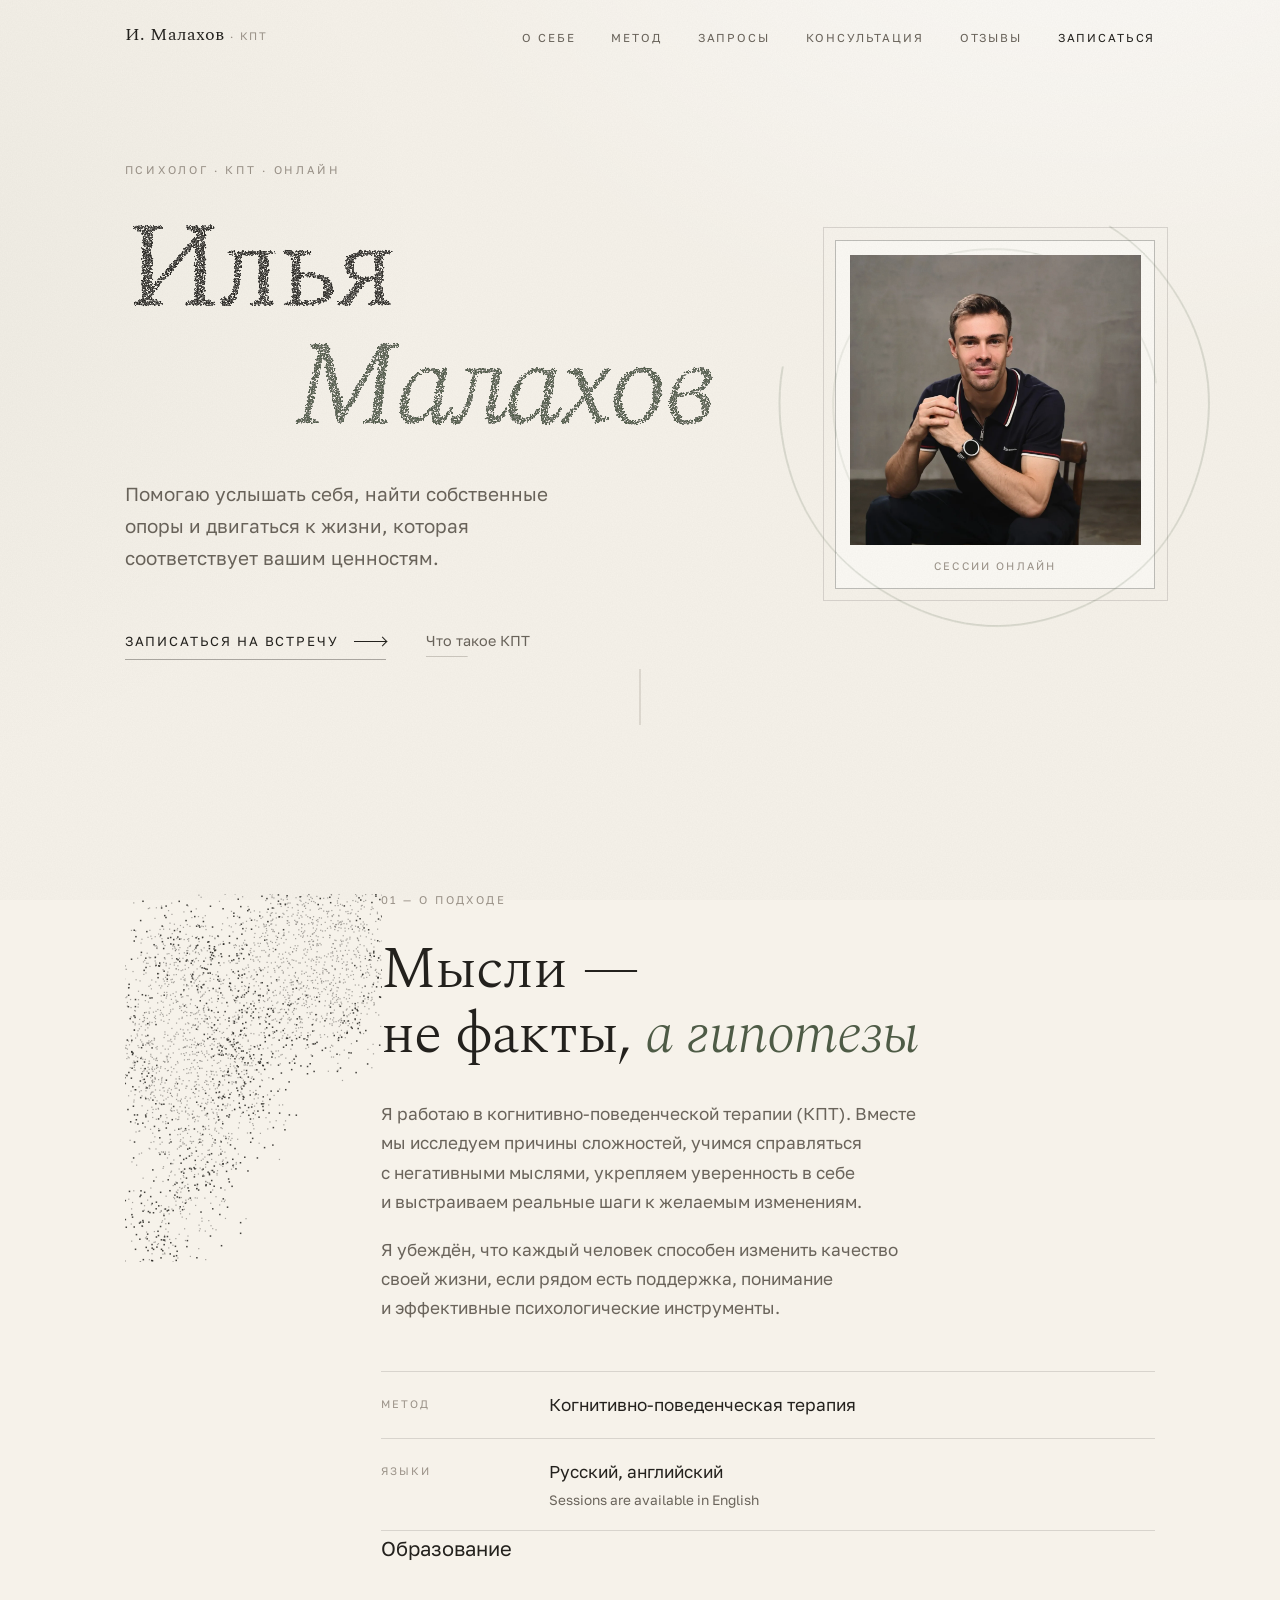
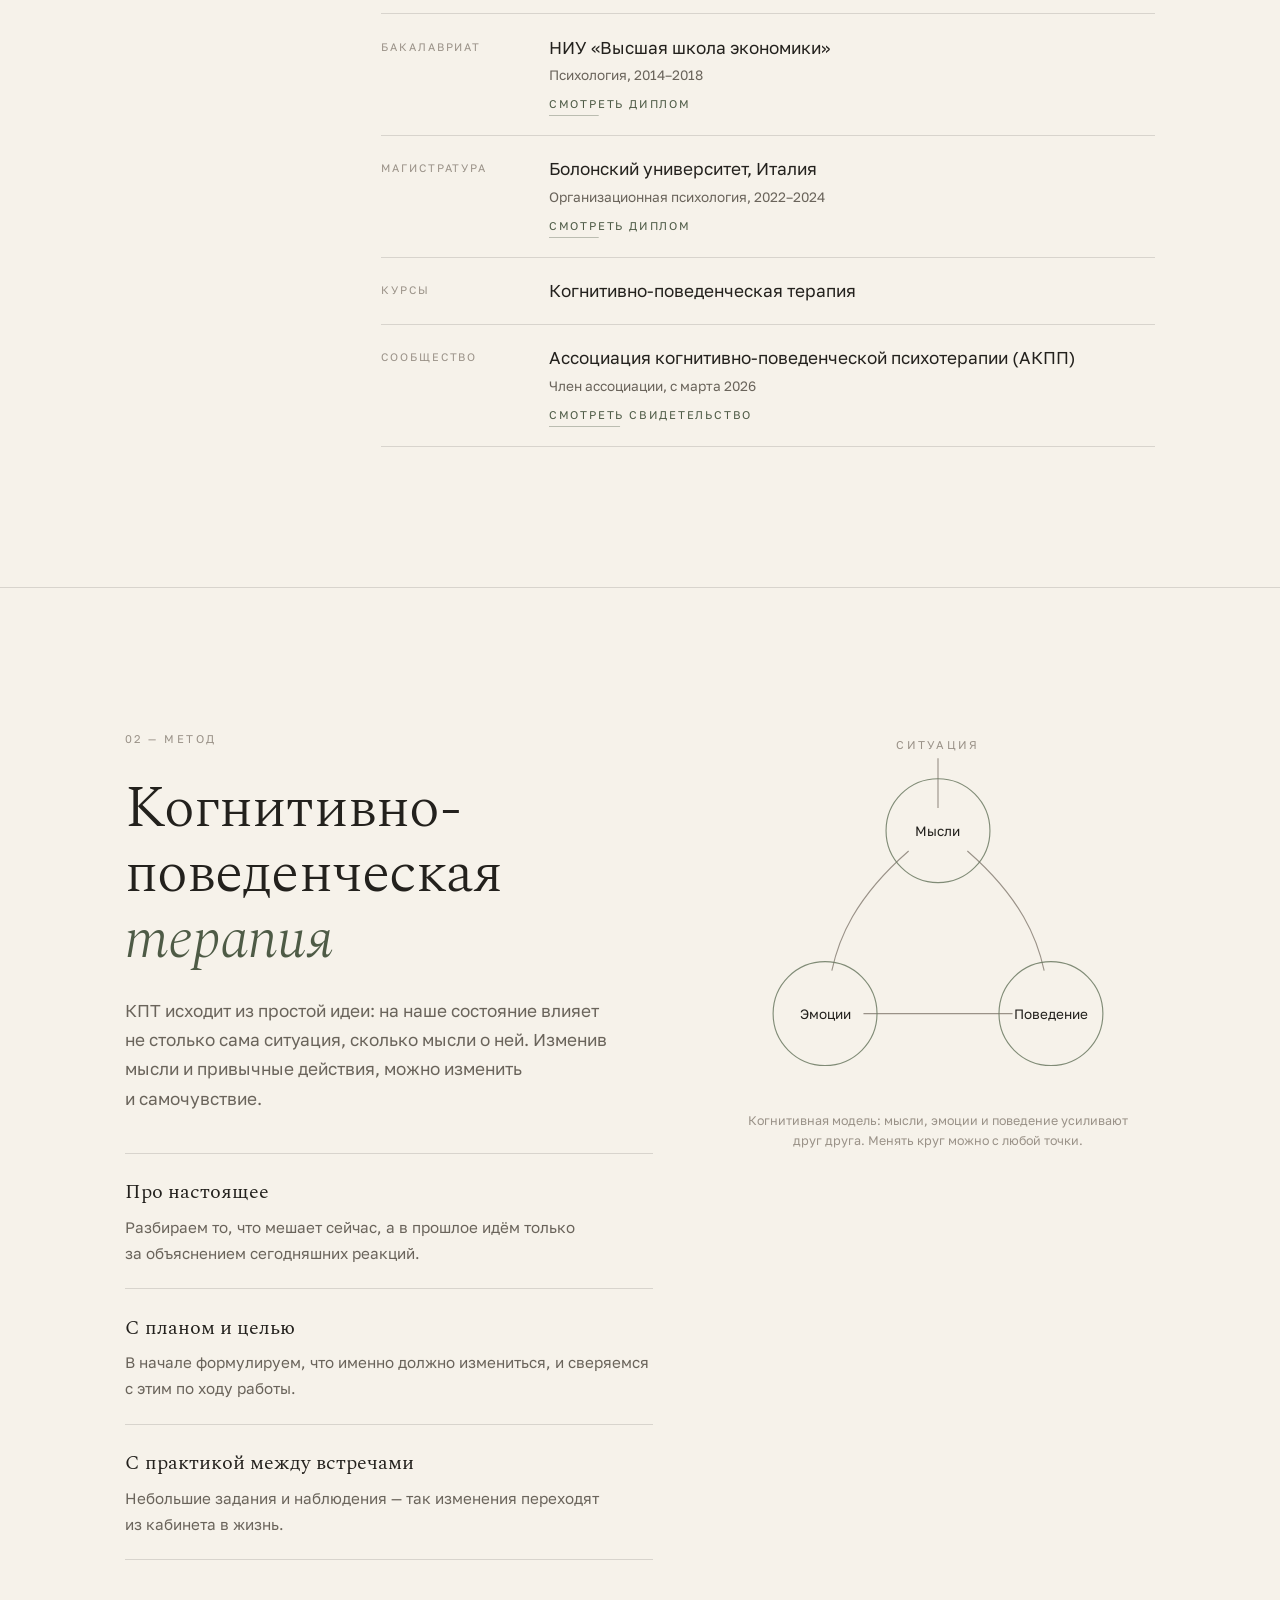
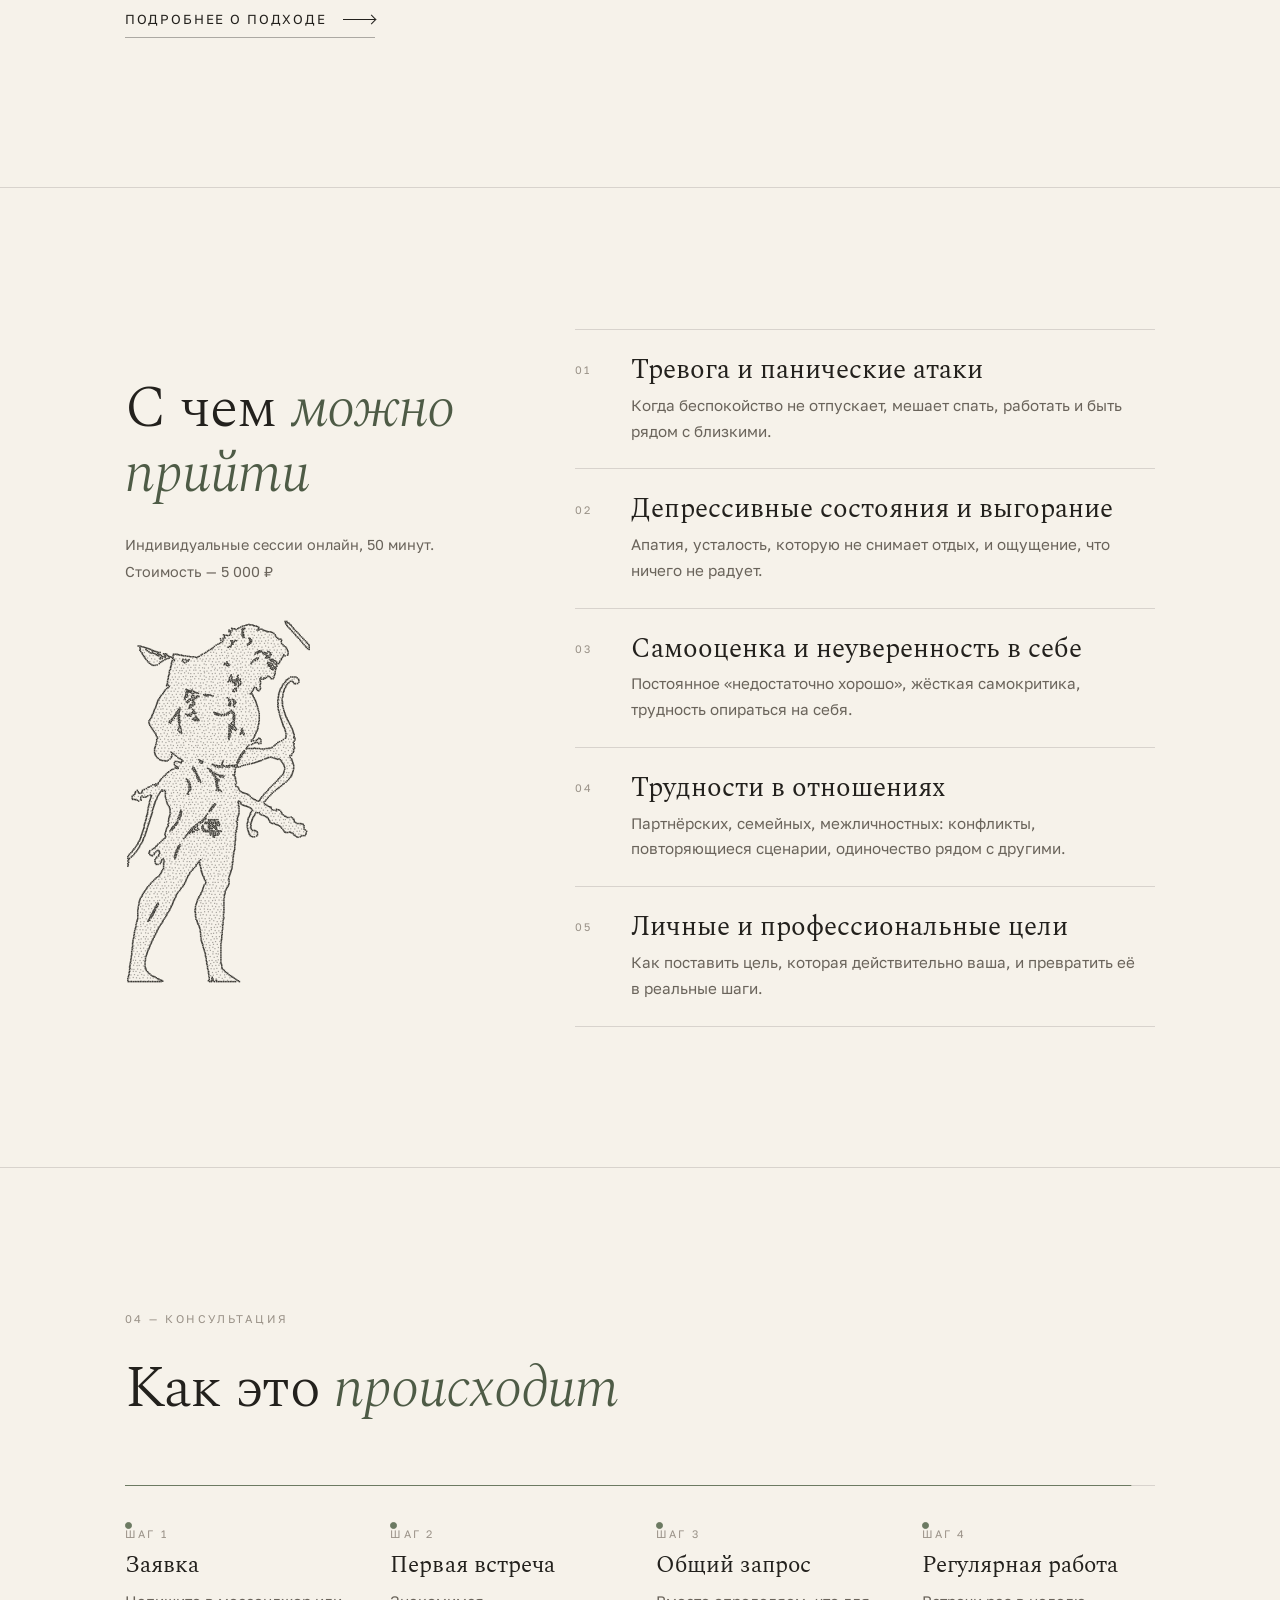
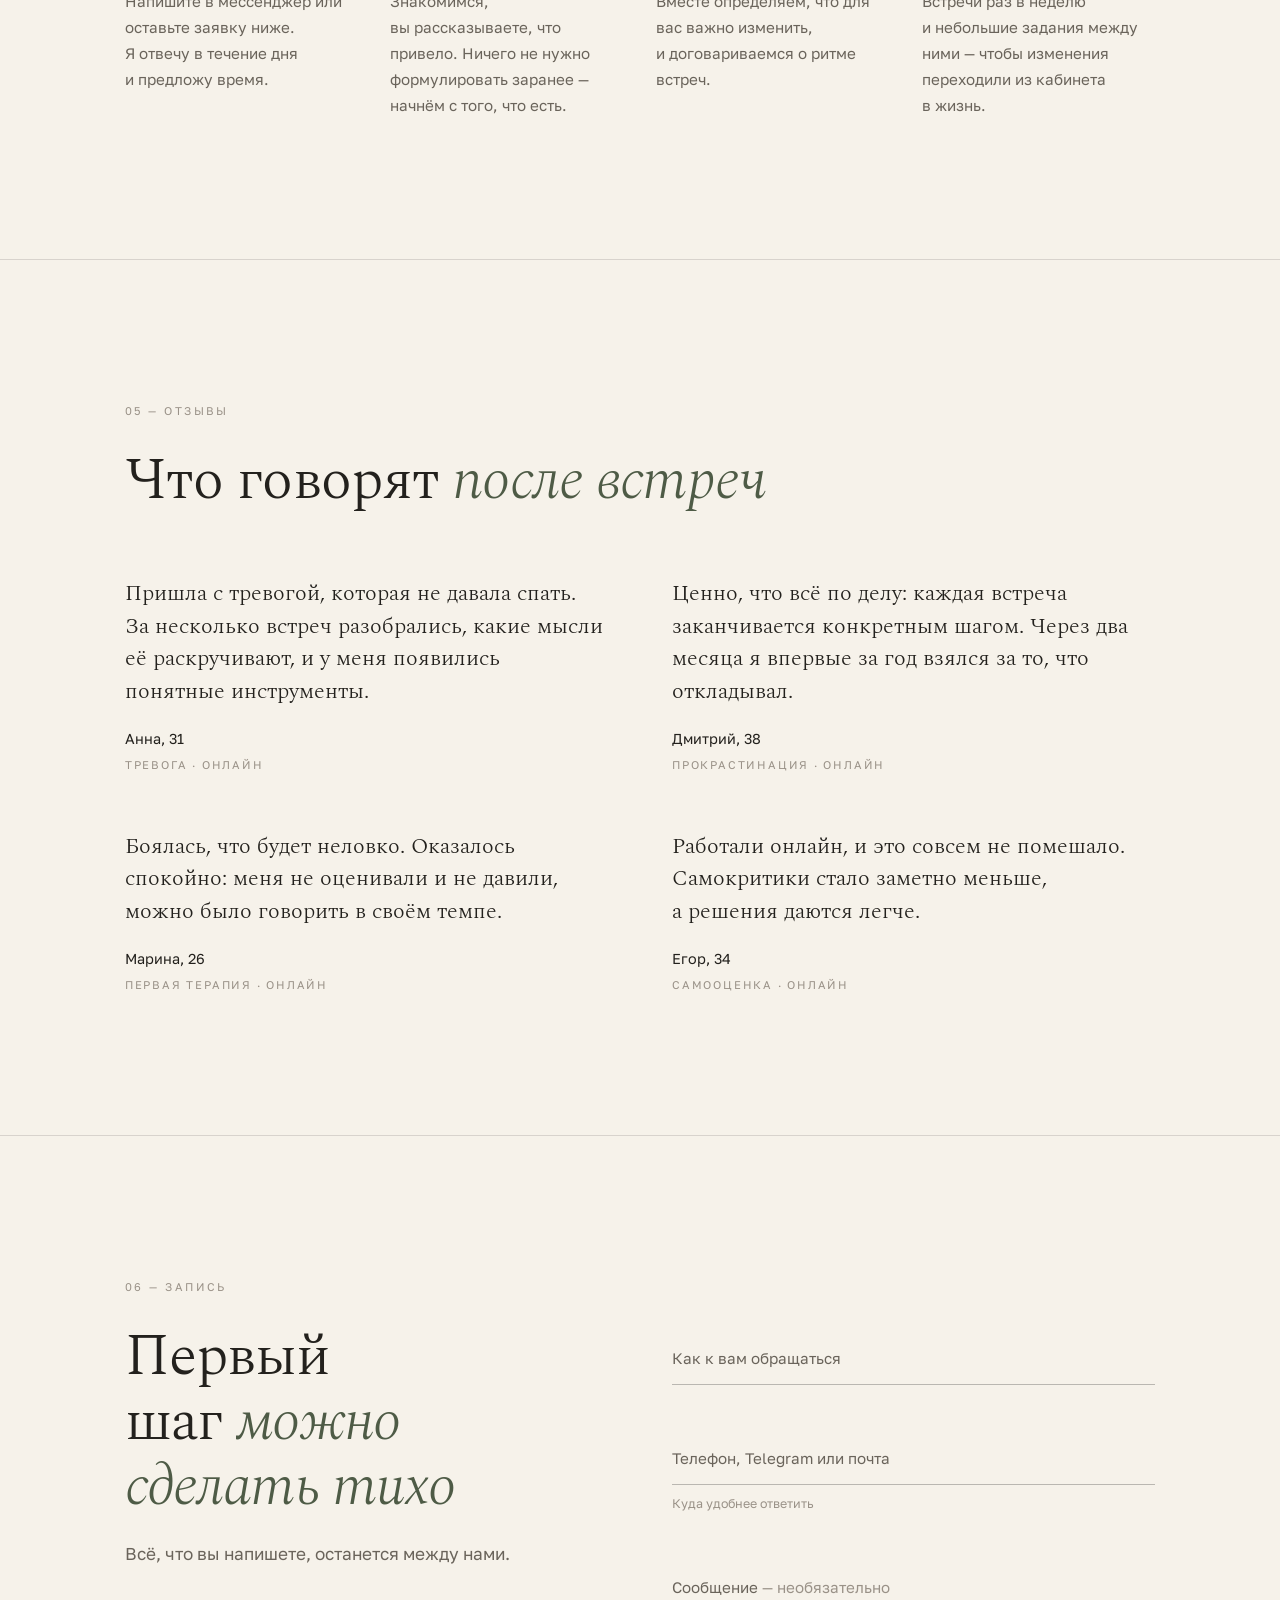
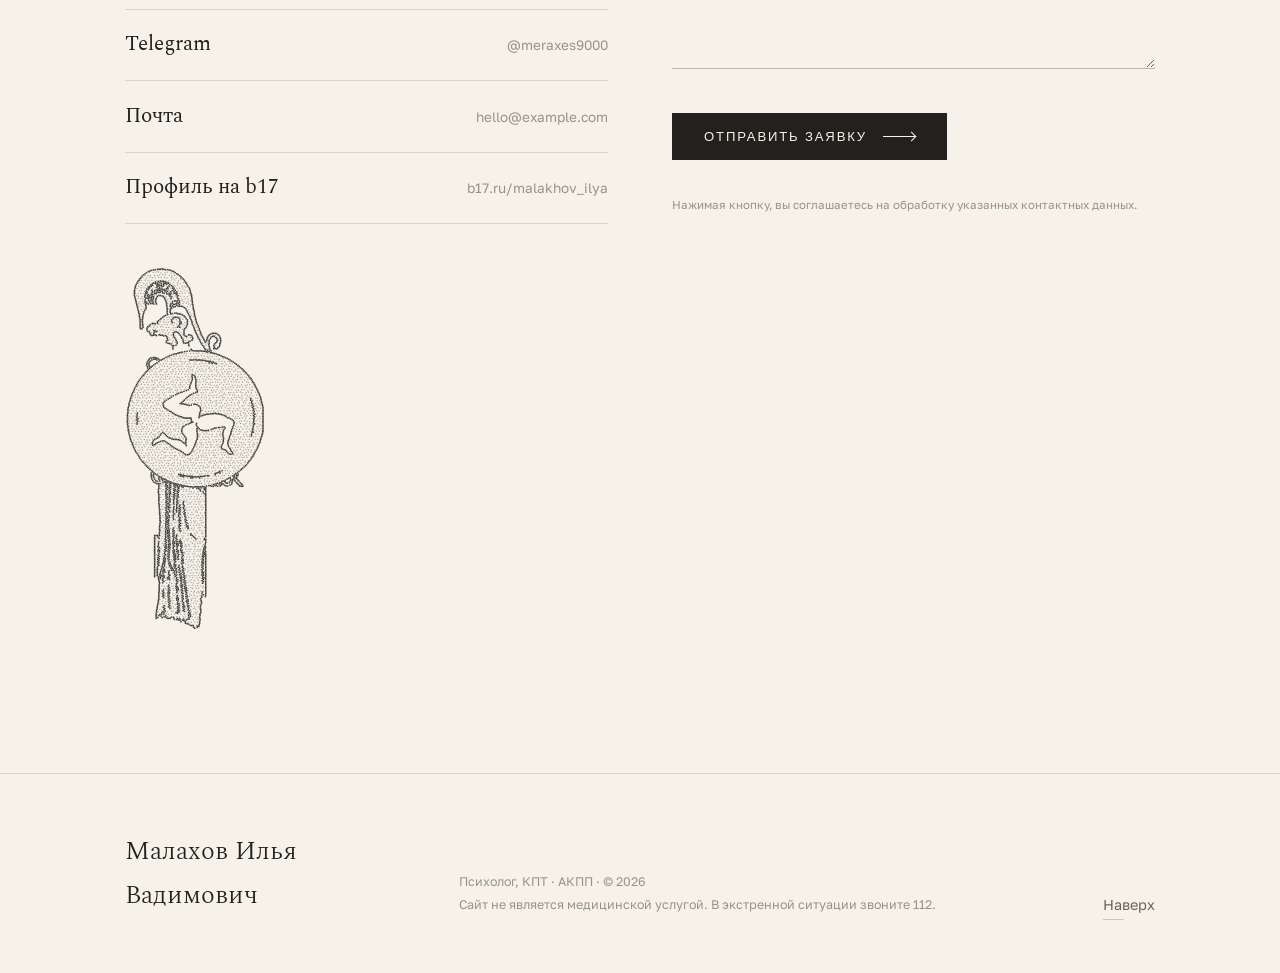
==== commit ce32456d: "Фигуры: узнаваемые силуэты из точек, возвращено членство в АКПП Точки силуэтов считаются заранее (as" ====
--- a/index.html
+++ b/index.html
@@ -12,6 +12,7 @@
   <link href="https://fonts.googleapis.com/css2?family=Spectral:ital,wght@0,300;0,400;0,500;1,300;1,400&family=Golos+Text:wght@400;500&display=swap" rel="stylesheet">
   <link rel="stylesheet" href="assets/css/style.css">
   <script>document.documentElement.classList.add('js')</script>
+  <script defer src="assets/js/figures-data.js"></script>
   <script defer src="assets/js/main.js"></script>
 </head>
 <body>
@@ -86,9 +87,9 @@
     <!-- 2. ABOUT -->
     <section class="section about" id="about" aria-labelledby="about-title">
       <div class="container about__grid">
-        <!-- Декор: прорисовка античной вазы, Wikimedia Commons, public domain -->
-        <figure class="figure reveal" data-figure data-ink="solid"
-                data-keep="0.12,0 0.99,0 0.99,0.40 0.60,0.50 0.52,1 0.12,1">
+        <!-- Декор: точки собираются в силуэт чернофигурной росписи.
+             Источники гравюр — assets/img/decor/SOURCES.txt (public domain) -->
+        <figure class="figure reveal" data-figure="sisyphus" style="--fig-ar: 307 / 440">
           <img src="assets/img/decor/sisyphus.webp" alt="" decoding="async">
           <figcaption class="figure__hint">наведите курсор</figcaption>
         </figure>
@@ -142,10 +143,21 @@
                 </button>
               </dd>
             </div>
-            <!-- УТОЧНИТЬ: организация и год курса -->
+            <!-- УТОЧНИТЬ: где и когда пройден курс КПТ -->
             <div>
               <dt>Курсы</dt>
-              <dd>Когнитивно-поведенческая терапия<span class="facts__note">(организация, год)</span></dd>
+              <dd>Когнитивно-поведенческая терапия</dd>
+            </div>
+            <div>
+              <dt>Сообщество</dt>
+              <dd>
+                <button class="facts__doc" type="button" data-doc="assets/img/docs/akpp.webp"
+                        data-doc-title="Свидетельство о членстве в Ассоциации когнитивно-поведенческой психотерапии, 2026">
+                  Ассоциация когнитивно-поведенческой психотерапии (АКПП)
+                  <span class="facts__note">Член ассоциации, с марта 2026</span>
+                  <span class="facts__open">Смотреть свидетельство</span>
+                </button>
+              </dd>
             </div>
           </dl>
 
@@ -222,12 +234,12 @@
           <p class="kicker reveal">03 — Запросы</p>
           <h2 class="section-title reveal" id="services-title" data-words>С&nbsp;чем <em>можно прийти</em></h2>
           <p class="services__note reveal">Индивидуальные сессии онлайн, 50&nbsp;минут.<br>Стоимость — 5&nbsp;000&nbsp;₽</p>
-          <!-- Декор: прорисовка античной вазы, Wikimedia Commons, public domain -->
-          <figure class="figure reveal" data-figure data-ink="solid"
-                  data-keep="0.02,0.02 0.98,0.02 0.98,0.98 0.02,0.98">
-            <img src="assets/img/decor/hades.webp" alt="" decoding="async">
-            <figcaption class="figure__hint">наведите курсор</figcaption>
-          </figure>
+          <!-- Декор: точки собираются в силуэт чернофигурной росписи.
+             Источники гравюр — assets/img/decor/SOURCES.txt (public domain) -->
+          <figure class="figure reveal" data-figure="herakles" style="--fig-ar: 422 / 837">
+          <img src="assets/img/decor/herakles.webp" alt="" decoding="async">
+          <figcaption class="figure__hint">наведите курсор</figcaption>
+        </figure>
         </header>
 
         <ul class="services__list">
@@ -345,10 +357,10 @@
             <li><a class="messenger" href="https://www.b17.ru/malakhov_ilya/" target="_blank" rel="noopener"><span>Профиль на&nbsp;b17</span><span class="messenger__handle">b17.ru/malakhov_ilya</span></a></li>
           </ul>
 
-          <!-- Декор: прорисовка античной вазы, Wikimedia Commons, public domain -->
-        <figure class="figure reveal" data-figure data-ink="solid"
-                data-keep="0.02,0.02 0.98,0.02 0.98,0.98 0.02,0.98">
-          <img src="assets/img/decor/persephone.webp" alt="" decoding="async">
+          <!-- Декор: точки собираются в силуэт чернофигурной росписи.
+             Источники гравюр — assets/img/decor/SOURCES.txt (public domain) -->
+        <figure class="figure reveal" data-figure="athena" style="--fig-ar: 357 / 943">
+          <img src="assets/img/decor/athena.webp" alt="" decoding="async">
           <figcaption class="figure__hint">наведите курсор</figcaption>
         </figure>
         </div>
@@ -401,7 +413,7 @@
     <div class="container site-footer__inner">
       <p class="site-footer__name">Малахов Илья Вадимович</p>
       <p class="site-footer__meta">
-        Психолог, КПТ · © <span data-year>2026</span><br>
+        Психолог, КПТ · АКПП · © <span data-year>2026</span><br>
         Сайт не является медицинской услугой. В&nbsp;экстренной ситуации звоните 112.
       </p>
       <a class="link-quiet" href="#top">Наверх</a>
--- a/assets/css/style.css
+++ b/assets/css/style.css
@@ -601,8 +601,9 @@
 
 .figure {
   position: relative;
-  width: clamp(12rem, 44vw, 18rem);
-  aspect-ratio: 3 / 4;
+  height: clamp(15rem, 36vw, 23rem);
+  width: auto;
+  aspect-ratio: var(--fig-ar, 3 / 4);
   margin: 2.5rem 0 0;
 }
 .figure img,
@@ -613,9 +614,8 @@
   object-fit: contain;
 }
 .figure img {
-  filter: grayscale(1) contrast(1.15) brightness(1.05);
   mix-blend-mode: multiply;
-  opacity: 0.55;
+  opacity: 0.9;
 }
 /* когда частицы ожили, исходная картинка не нужна */
 .figure.is-live img { display: none; }
@@ -639,9 +639,7 @@
 .contact__intro .figure { margin-top: 2.5rem; }
 
 @media (min-width: 900px) {
-  .about__grid .figure { grid-column: 1; grid-row: 1; margin: 0.25rem 0 0; width: 100%; }
-  .services__grid .figure,
-  .contact__intro .figure { width: min(100%, 19rem); }
+  .about__grid .figure { grid-column: 1; grid-row: 1; margin: 0.25rem 0 0; justify-self: start; }
 }
 
 /* ==========================================================================
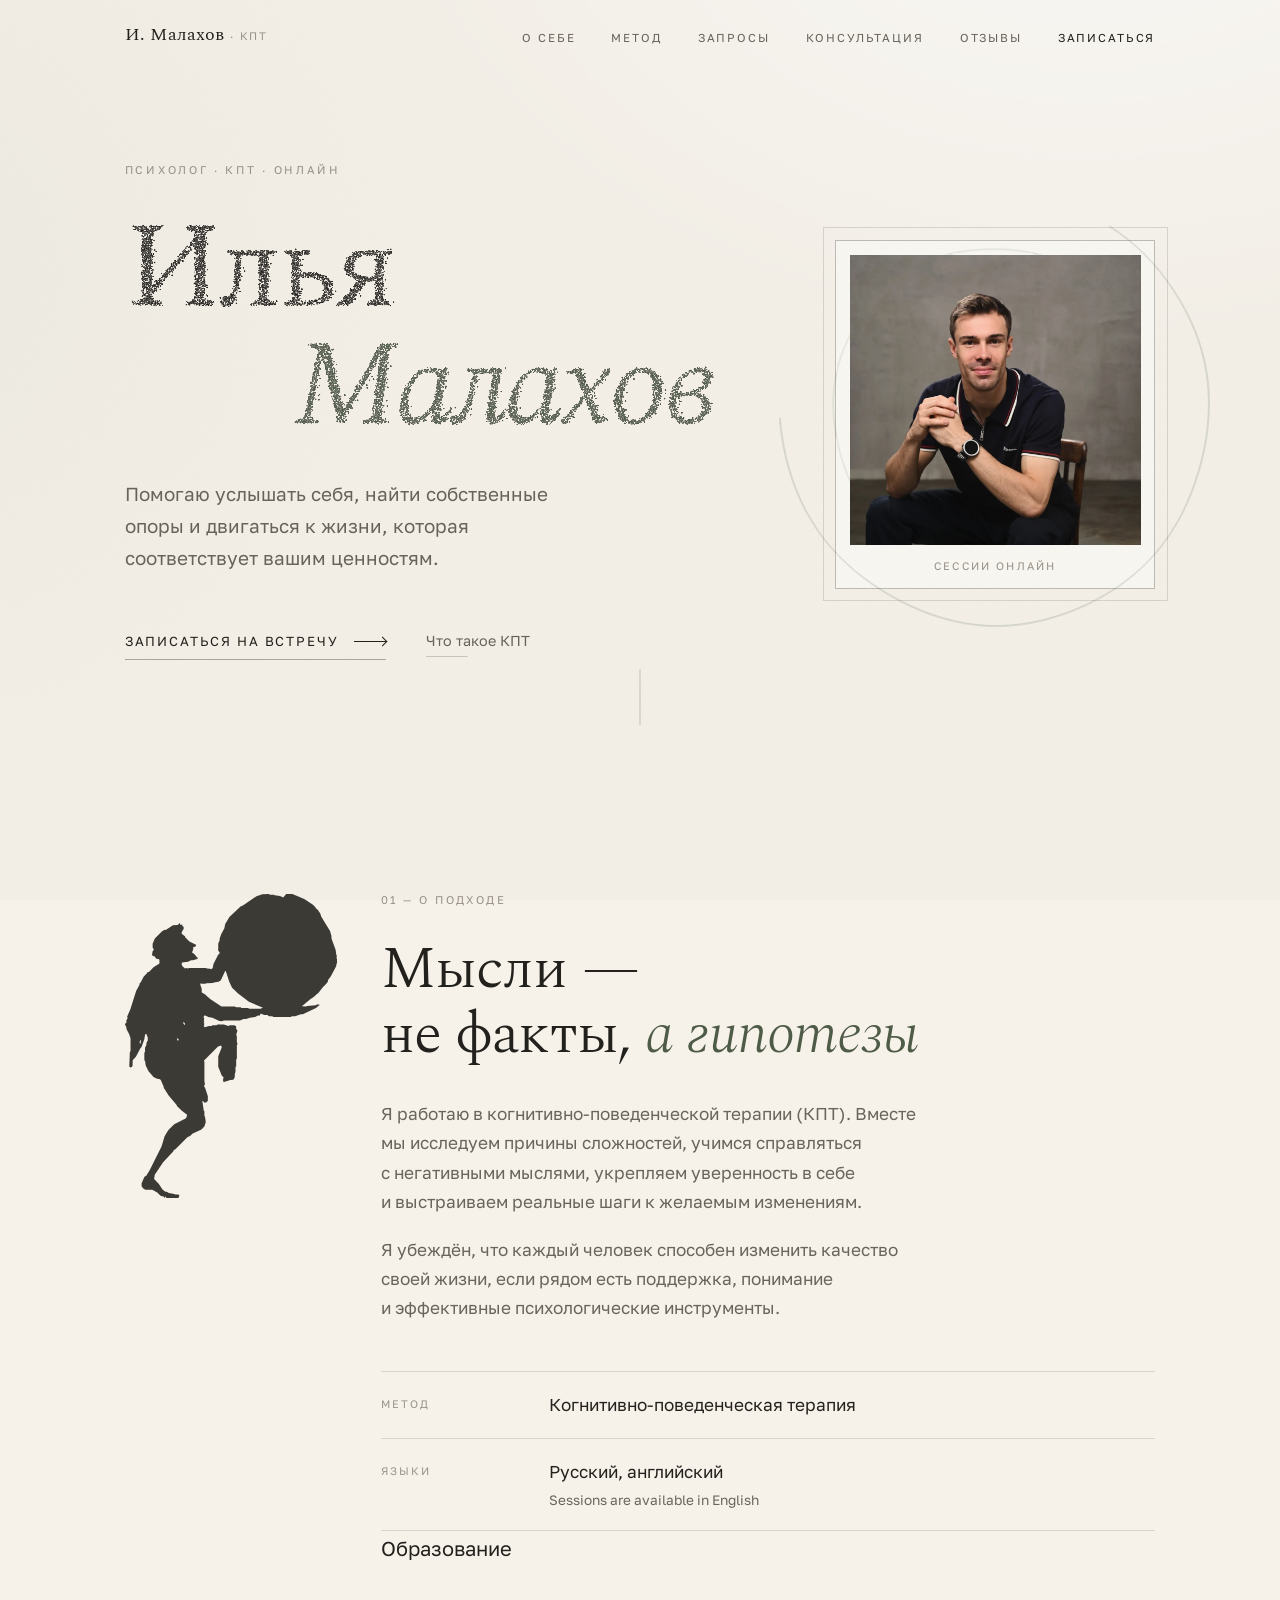
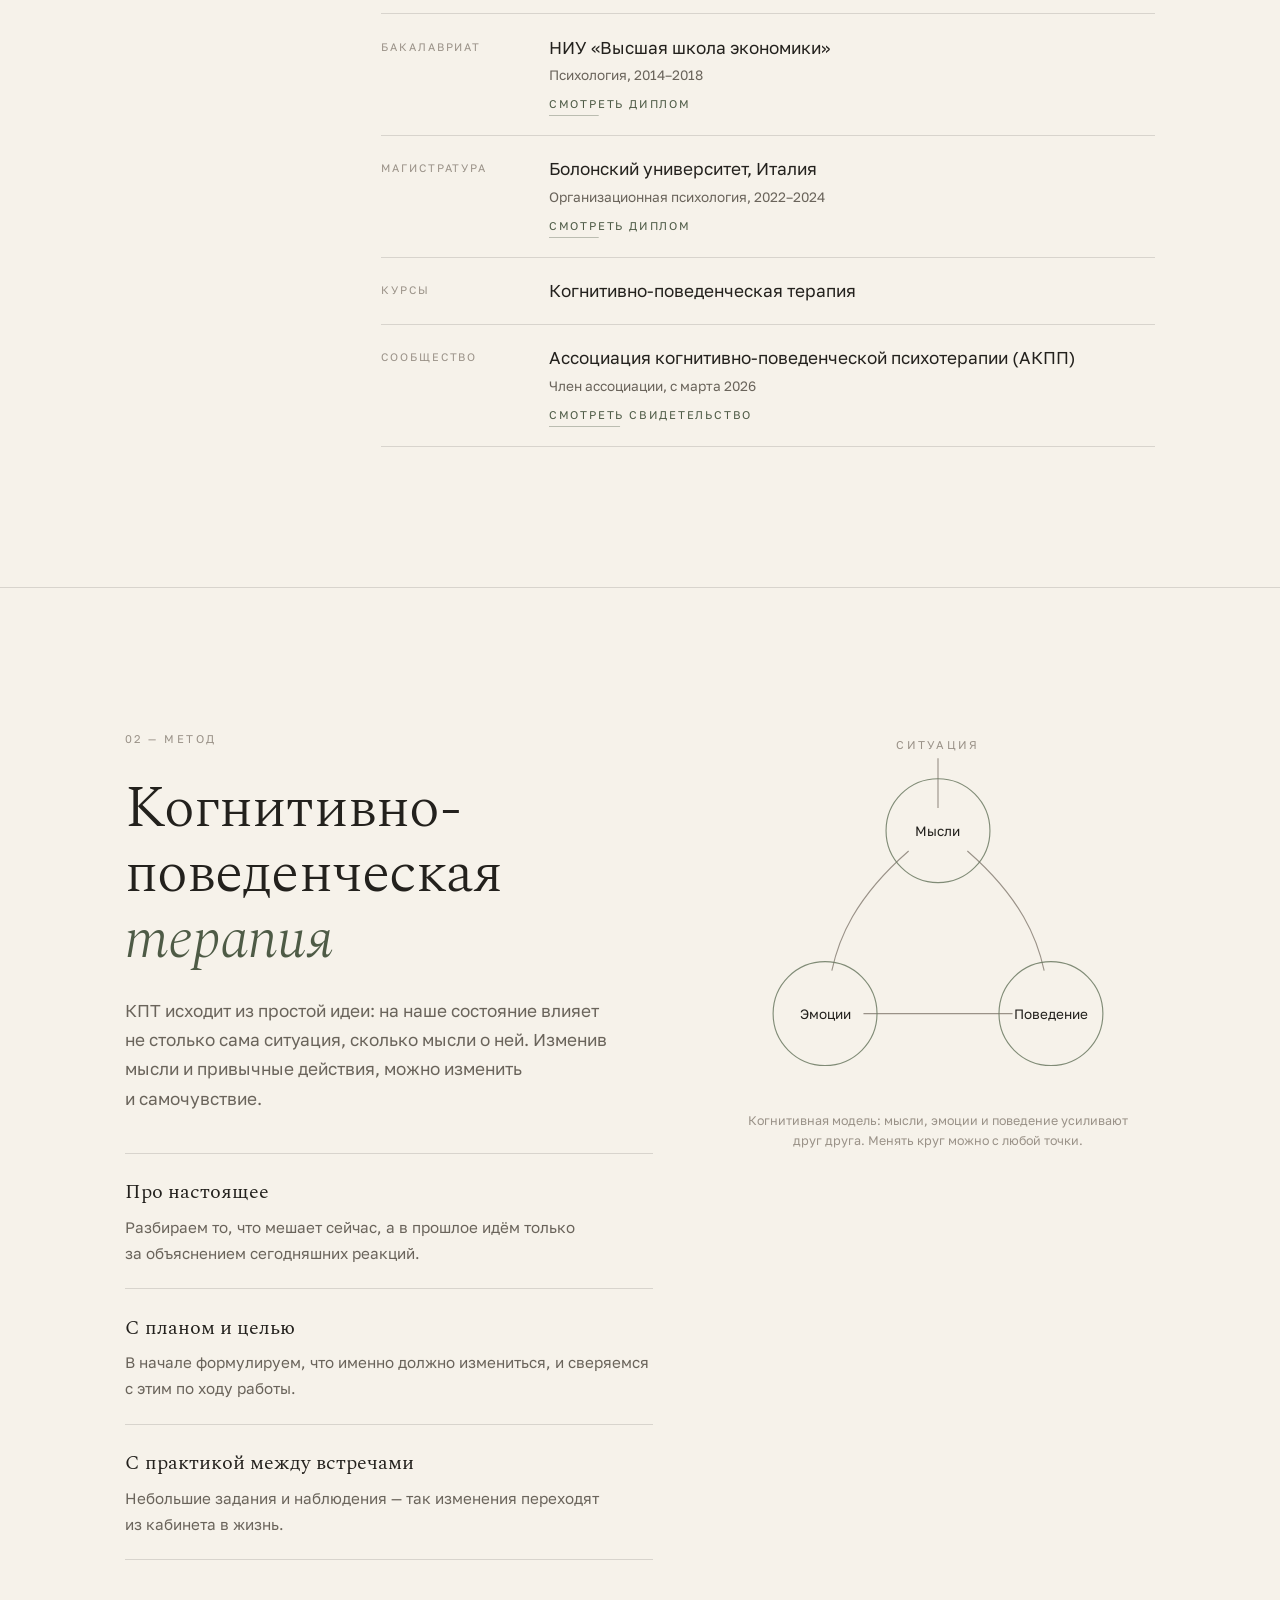
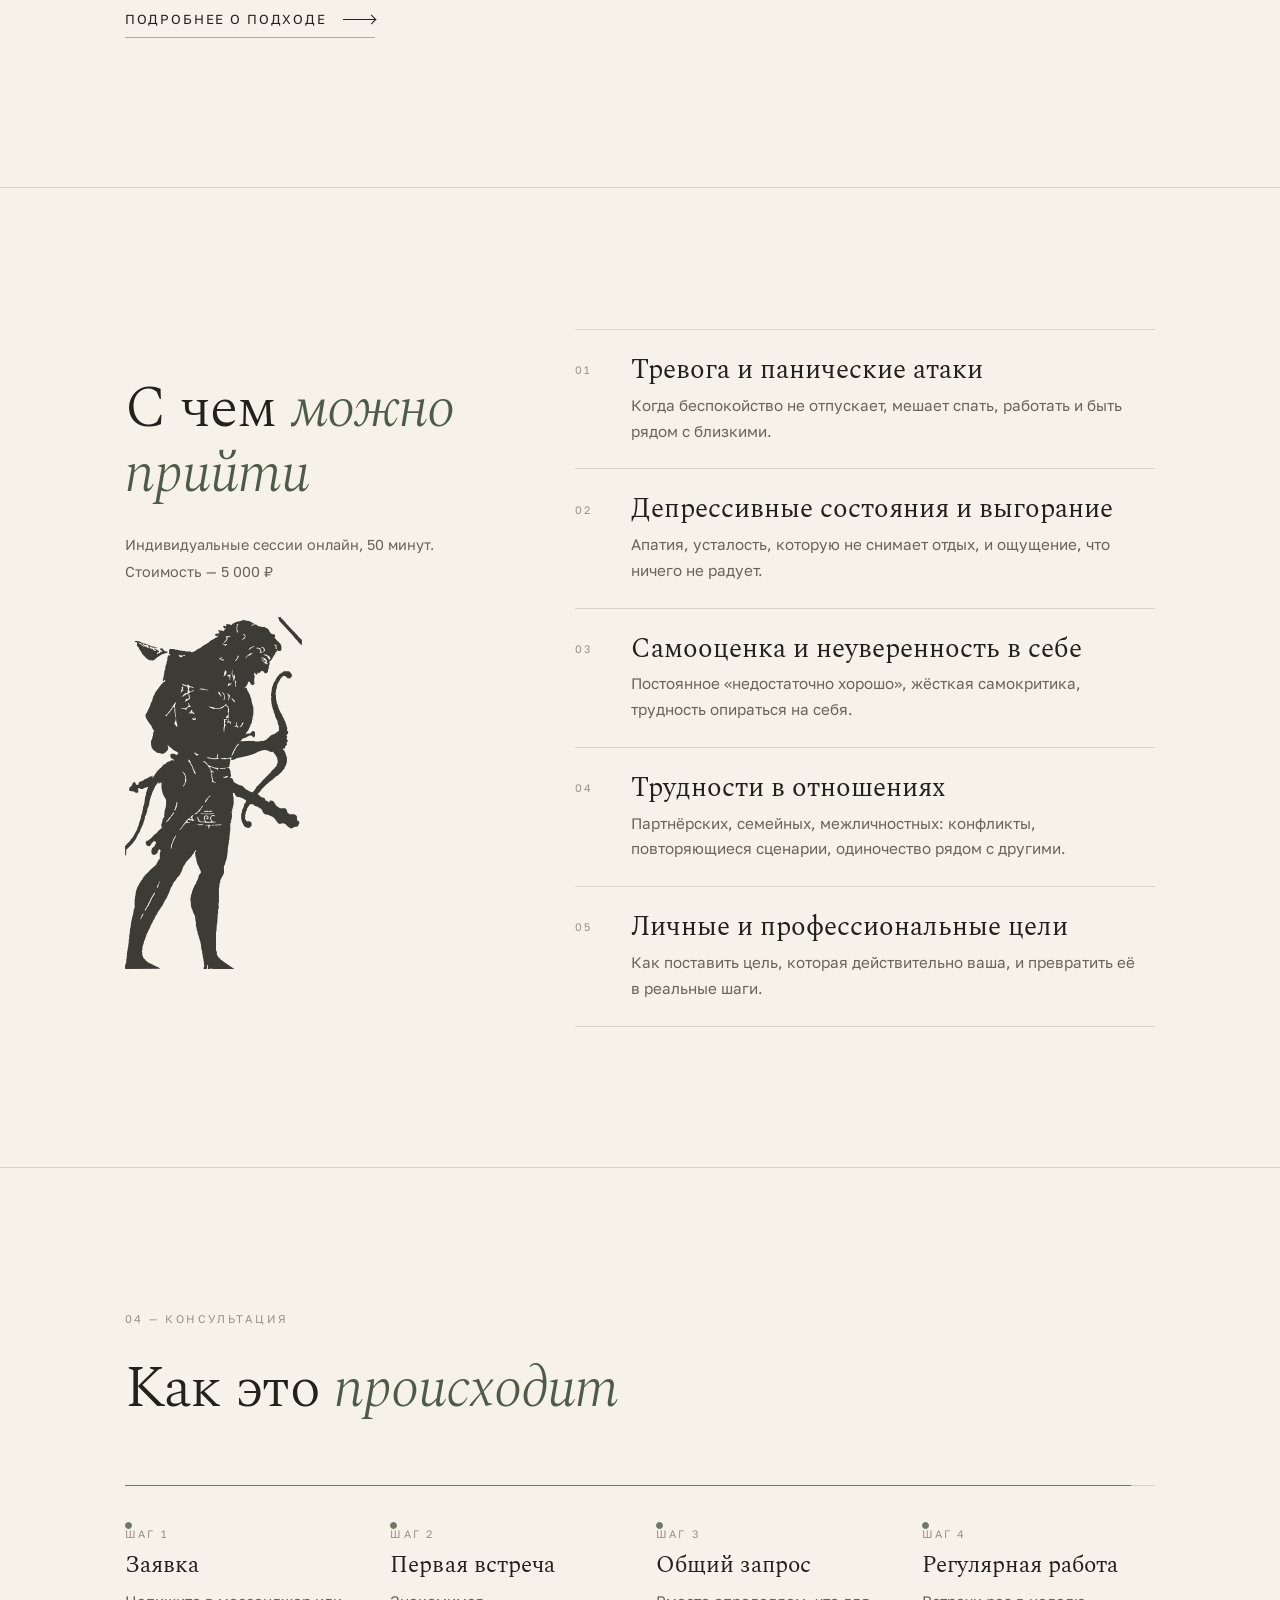
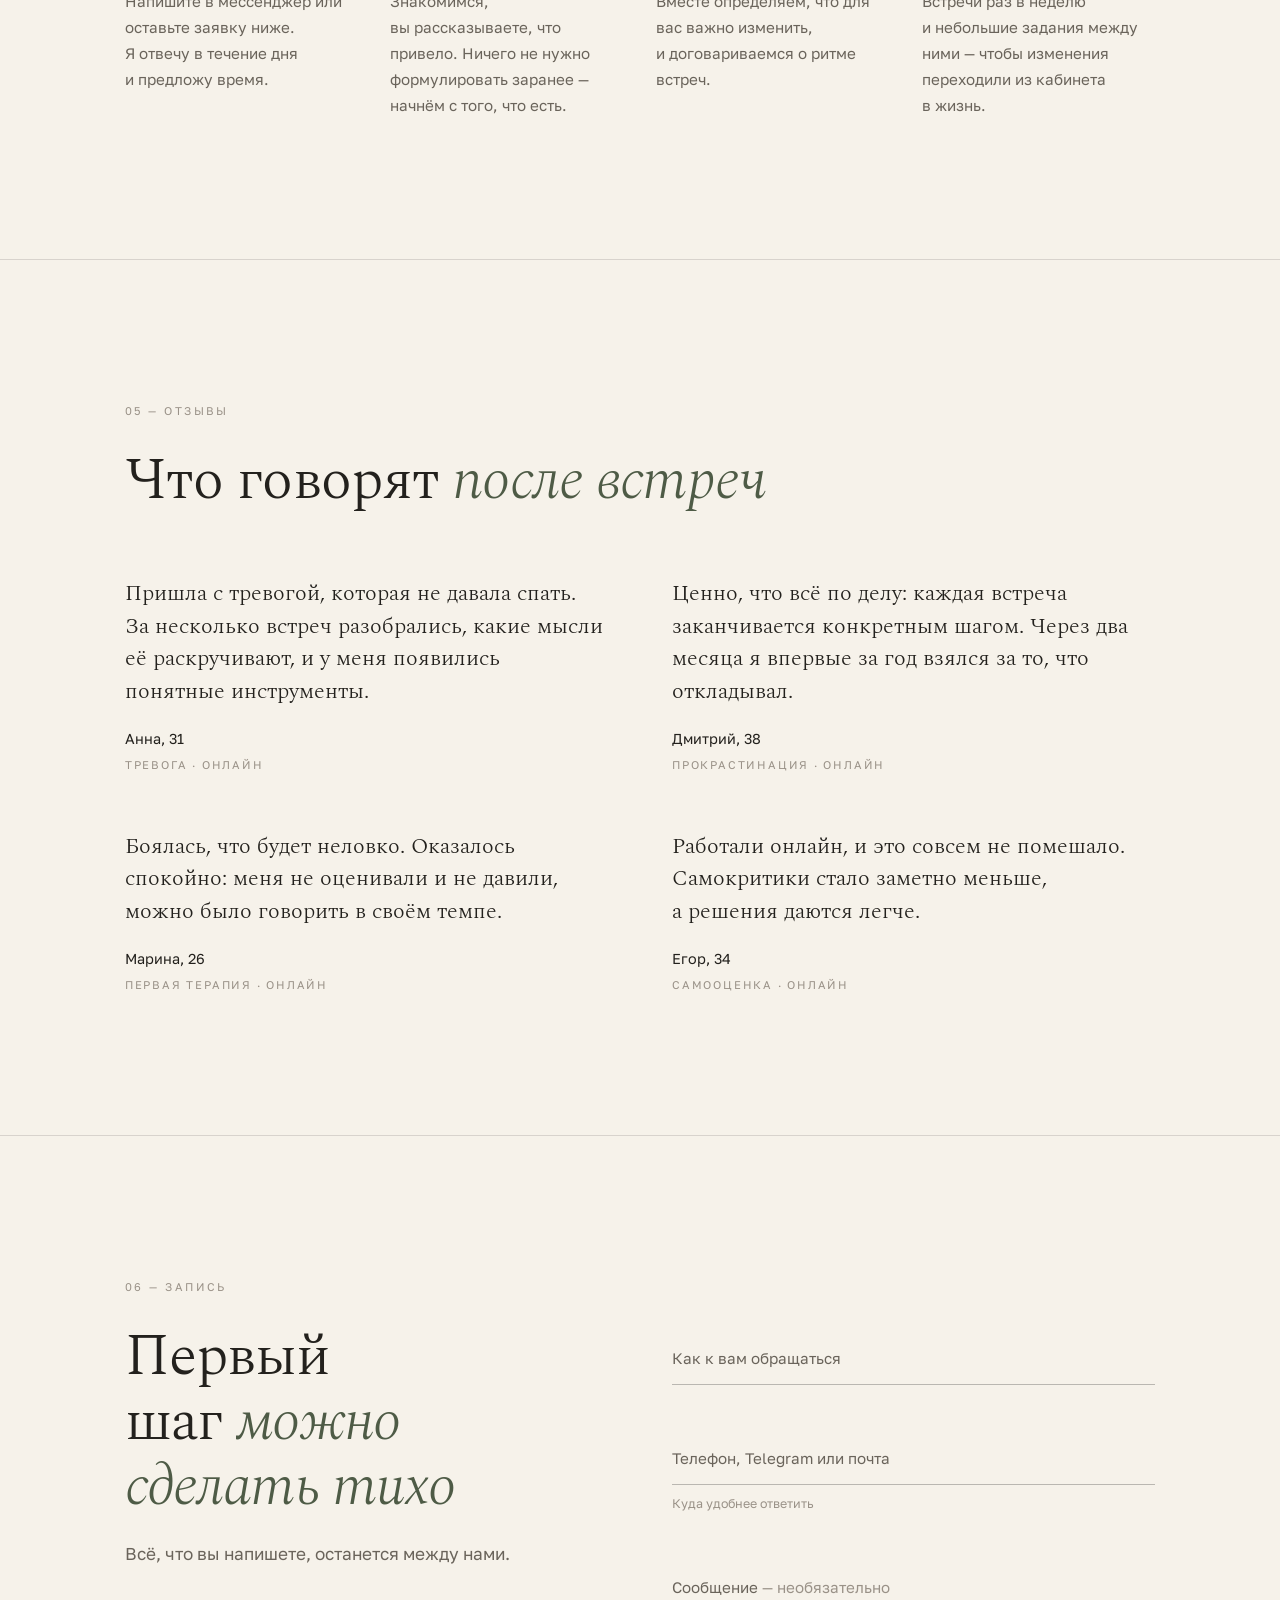
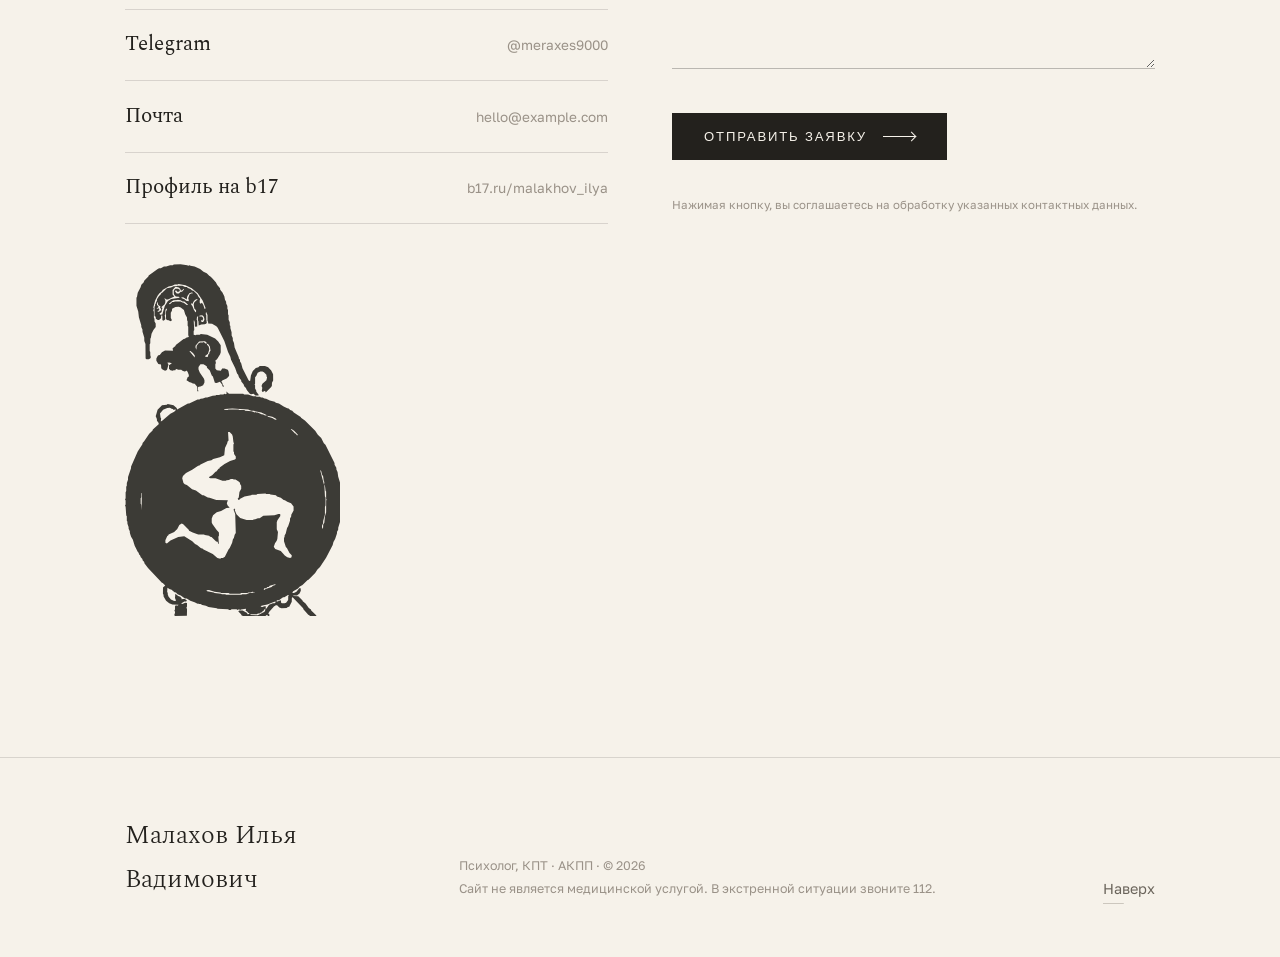
==== commit 46f9a065: "Фигуры: вместо частиц — чёткие силуэты SVG Точечная сборка читалась плохо, поэтому фигуры стали обыч" ====
--- a/index.html
+++ b/index.html
@@ -12,7 +12,6 @@
   <link href="https://fonts.googleapis.com/css2?family=Spectral:ital,wght@0,300;0,400;0,500;1,300;1,400&family=Golos+Text:wght@400;500&display=swap" rel="stylesheet">
   <link rel="stylesheet" href="assets/css/style.css">
   <script>document.documentElement.classList.add('js')</script>
-  <script defer src="assets/js/figures-data.js"></script>
   <script defer src="assets/js/main.js"></script>
 </head>
 <body>
@@ -89,9 +88,8 @@
       <div class="container about__grid">
         <!-- Декор: точки собираются в силуэт чернофигурной росписи.
              Источники гравюр — assets/img/decor/SOURCES.txt (public domain) -->
-        <figure class="figure reveal" data-figure="sisyphus" style="--fig-ar: 307 / 440">
-          <img src="assets/img/decor/sisyphus.webp" alt="" decoding="async">
-          <figcaption class="figure__hint">наведите курсор</figcaption>
+        <figure class="figure reveal" style="--fig-ar: 921 / 1320">
+          <img src="assets/img/decor/sisyphus.svg" alt="Сизиф катит камень — рисунок с античной вазы" width="921" height="1320" decoding="async">
         </figure>
         <div class="about__text">
           <p class="kicker reveal">01 — О подходе</p>
@@ -236,9 +234,8 @@
           <p class="services__note reveal">Индивидуальные сессии онлайн, 50&nbsp;минут.<br>Стоимость — 5&nbsp;000&nbsp;₽</p>
           <!-- Декор: точки собираются в силуэт чернофигурной росписи.
              Источники гравюр — assets/img/decor/SOURCES.txt (public domain) -->
-          <figure class="figure reveal" data-figure="herakles" style="--fig-ar: 422 / 837">
-          <img src="assets/img/decor/herakles.webp" alt="" decoding="async">
-          <figcaption class="figure__hint">наведите курсор</figcaption>
+          <figure class="figure reveal" style="--fig-ar: 844 / 1674">
+          <img src="assets/img/decor/herakles.svg" alt="Геракл в львиной шкуре — рисунок с античной вазы" width="844" height="1674" decoding="async">
         </figure>
         </header>
 
@@ -359,9 +356,8 @@
 
           <!-- Декор: точки собираются в силуэт чернофигурной росписи.
              Источники гравюр — assets/img/decor/SOURCES.txt (public domain) -->
-        <figure class="figure reveal" data-figure="athena" style="--fig-ar: 357 / 943">
-          <img src="assets/img/decor/athena.webp" alt="" decoding="async">
-          <figcaption class="figure__hint">наведите курсор</figcaption>
+        <figure class="figure reveal" style="--fig-ar: 714 / 1166">
+          <img src="assets/img/decor/athena.svg" alt="Афина со щитом — рисунок с античной вазы" width="714" height="1166" decoding="async">
         </figure>
         </div>
 
--- a/assets/css/style.css
+++ b/assets/css/style.css
@@ -596,50 +596,34 @@
 .lightbox__close:hover { background: var(--accent-deep); }
 
 /* ==========================================================================
-   Фигуры из частиц: маленькие интерактивные иллюстрации на полях
+   Фигуры: силуэты с античных ваз на полях разделов
    ========================================================================== */
 
 .figure {
-  position: relative;
-  height: clamp(15rem, 36vw, 23rem);
+  height: clamp(14rem, 34vw, 22rem);
   width: auto;
   aspect-ratio: var(--fig-ar, 3 / 4);
   margin: 2.5rem 0 0;
 }
-.figure img,
-.figure canvas {
+.figure img {
   display: block;
   width: 100%;
   height: 100%;
   object-fit: contain;
-}
-.figure img {
-  mix-blend-mode: multiply;
-  opacity: 0.9;
-}
-/* когда частицы ожили, исходная картинка не нужна */
-.figure.is-live img { display: none; }
-.figure canvas { position: absolute; inset: 0; }
-
-.figure__hint {
-  position: absolute;
-  left: 0;
-  bottom: -1.3rem;
-  font-size: 0.62rem;
-  letter-spacing: 0.2em;
-  text-transform: uppercase;
-  color: var(--ink-3);
-  opacity: 0;
-  transition: opacity 0.6s var(--ease-soft);
-}
-.figure.is-live:hover .figure__hint { opacity: 0.8; }
-@media (hover: none) { .figure__hint { display: none; } }
+  opacity: 0.88;
+}
 
 .services__grid .figure { margin-top: 2rem; }
 .contact__intro .figure { margin-top: 2.5rem; }
 
 @media (min-width: 900px) {
-  .about__grid .figure { grid-column: 1; grid-row: 1; margin: 0.25rem 0 0; justify-self: start; }
+  .about__grid .figure {
+    grid-column: 1;
+    grid-row: 1;
+    margin: 0.25rem 1.5rem 0 0;
+    height: clamp(13rem, 24vw, 19rem);
+    justify-self: start;
+  }
 }
 
 /* ==========================================================================
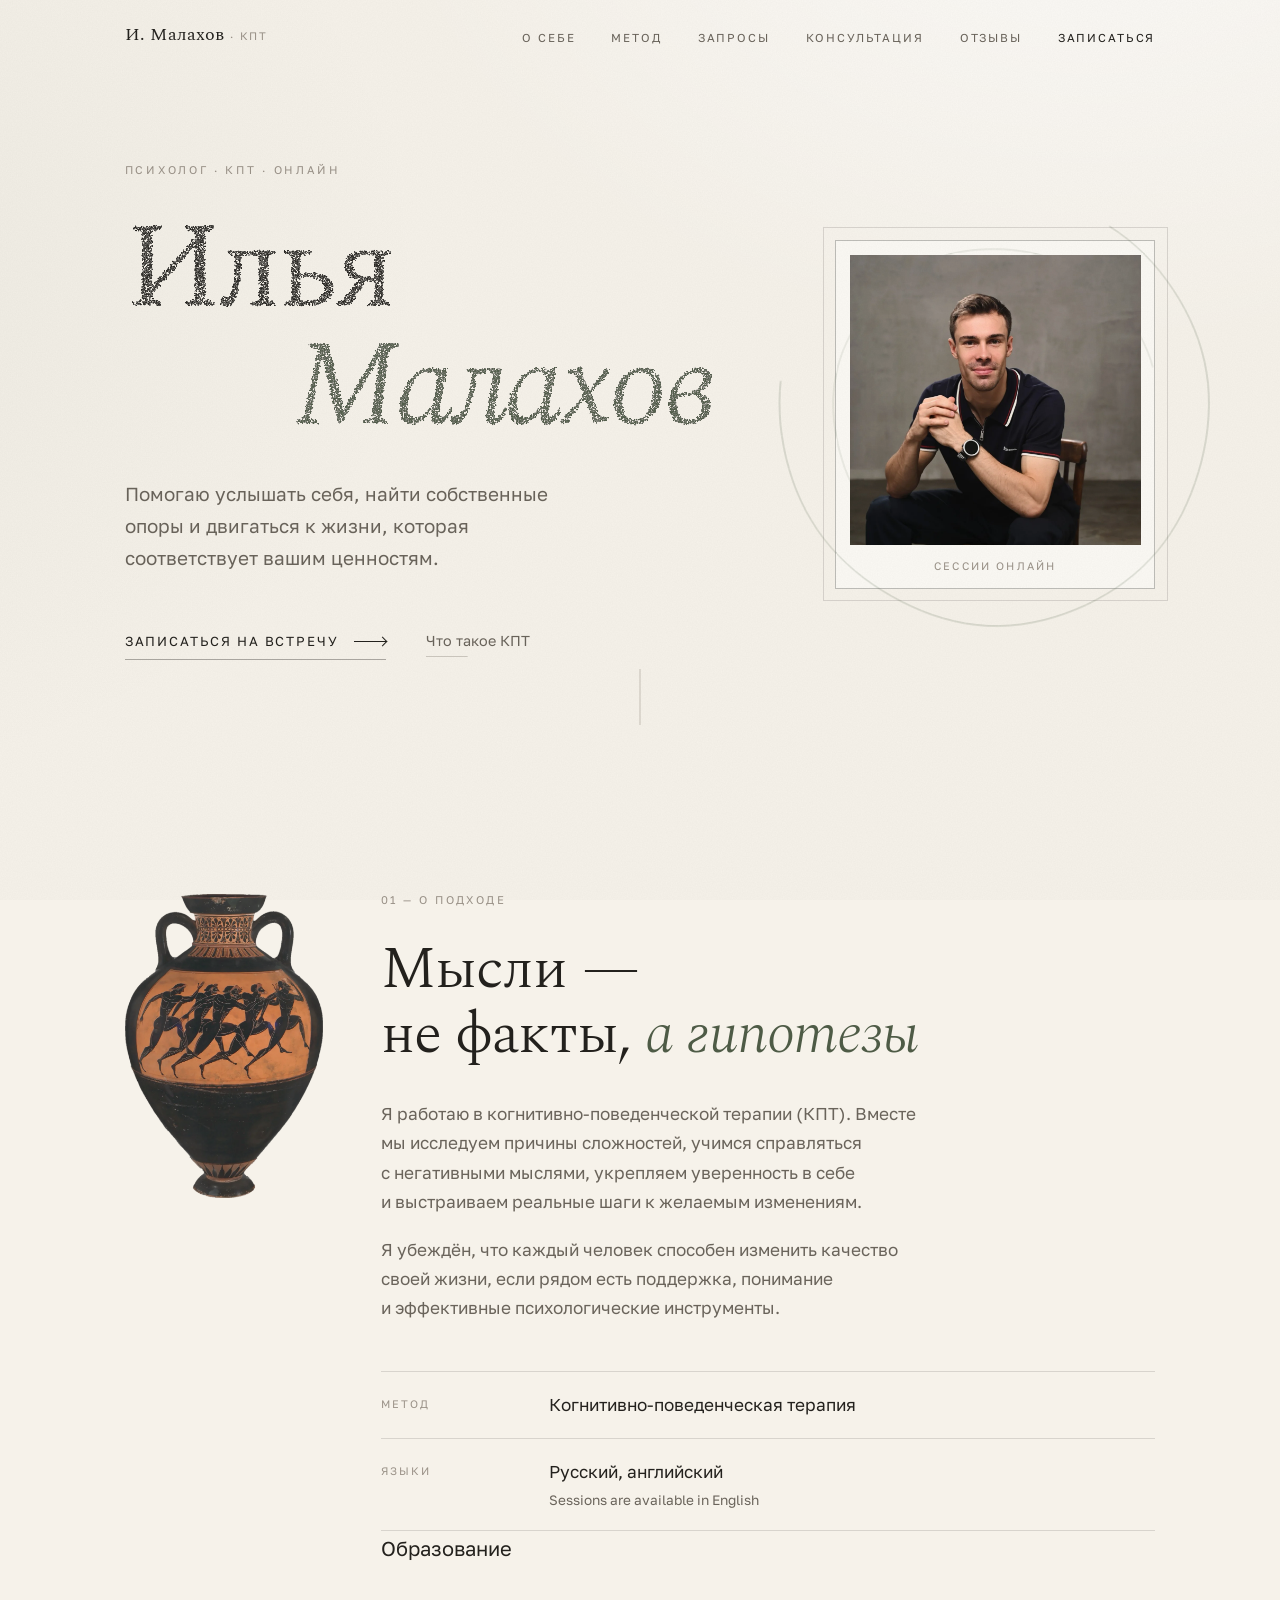
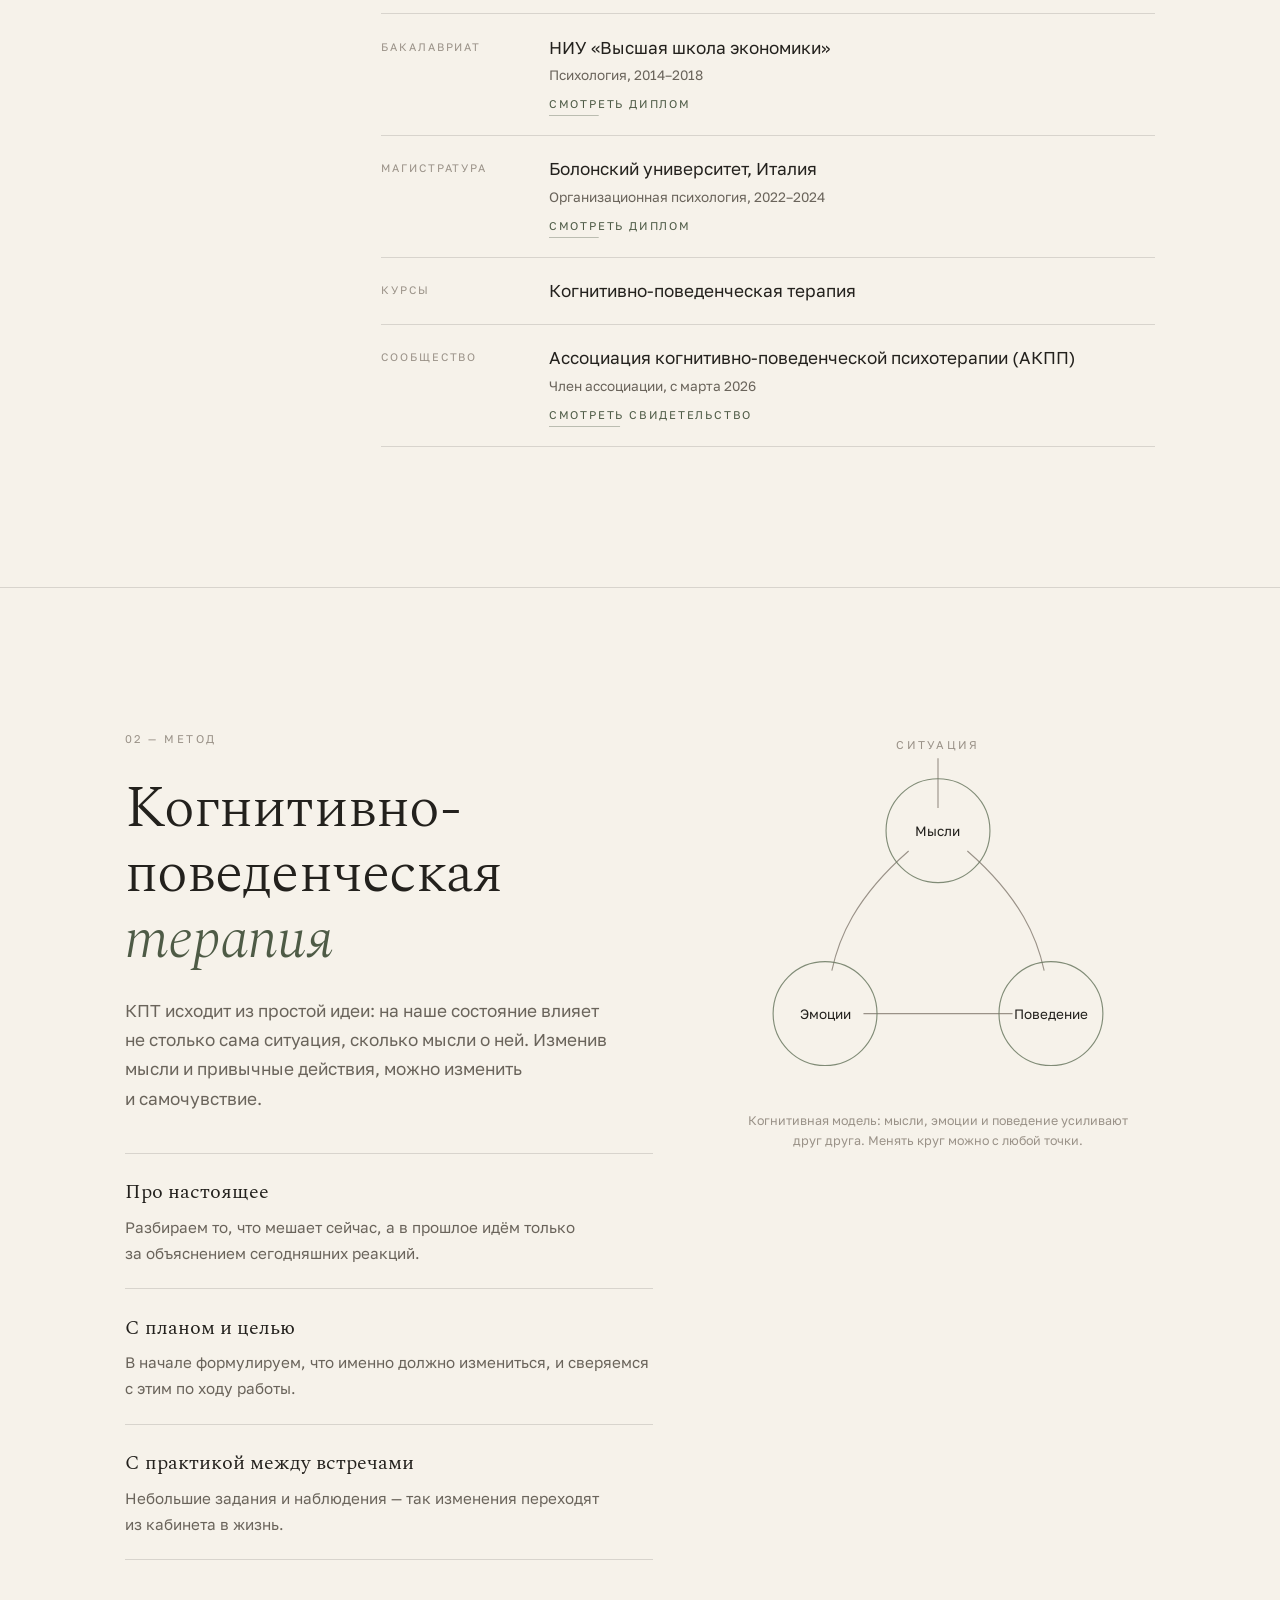
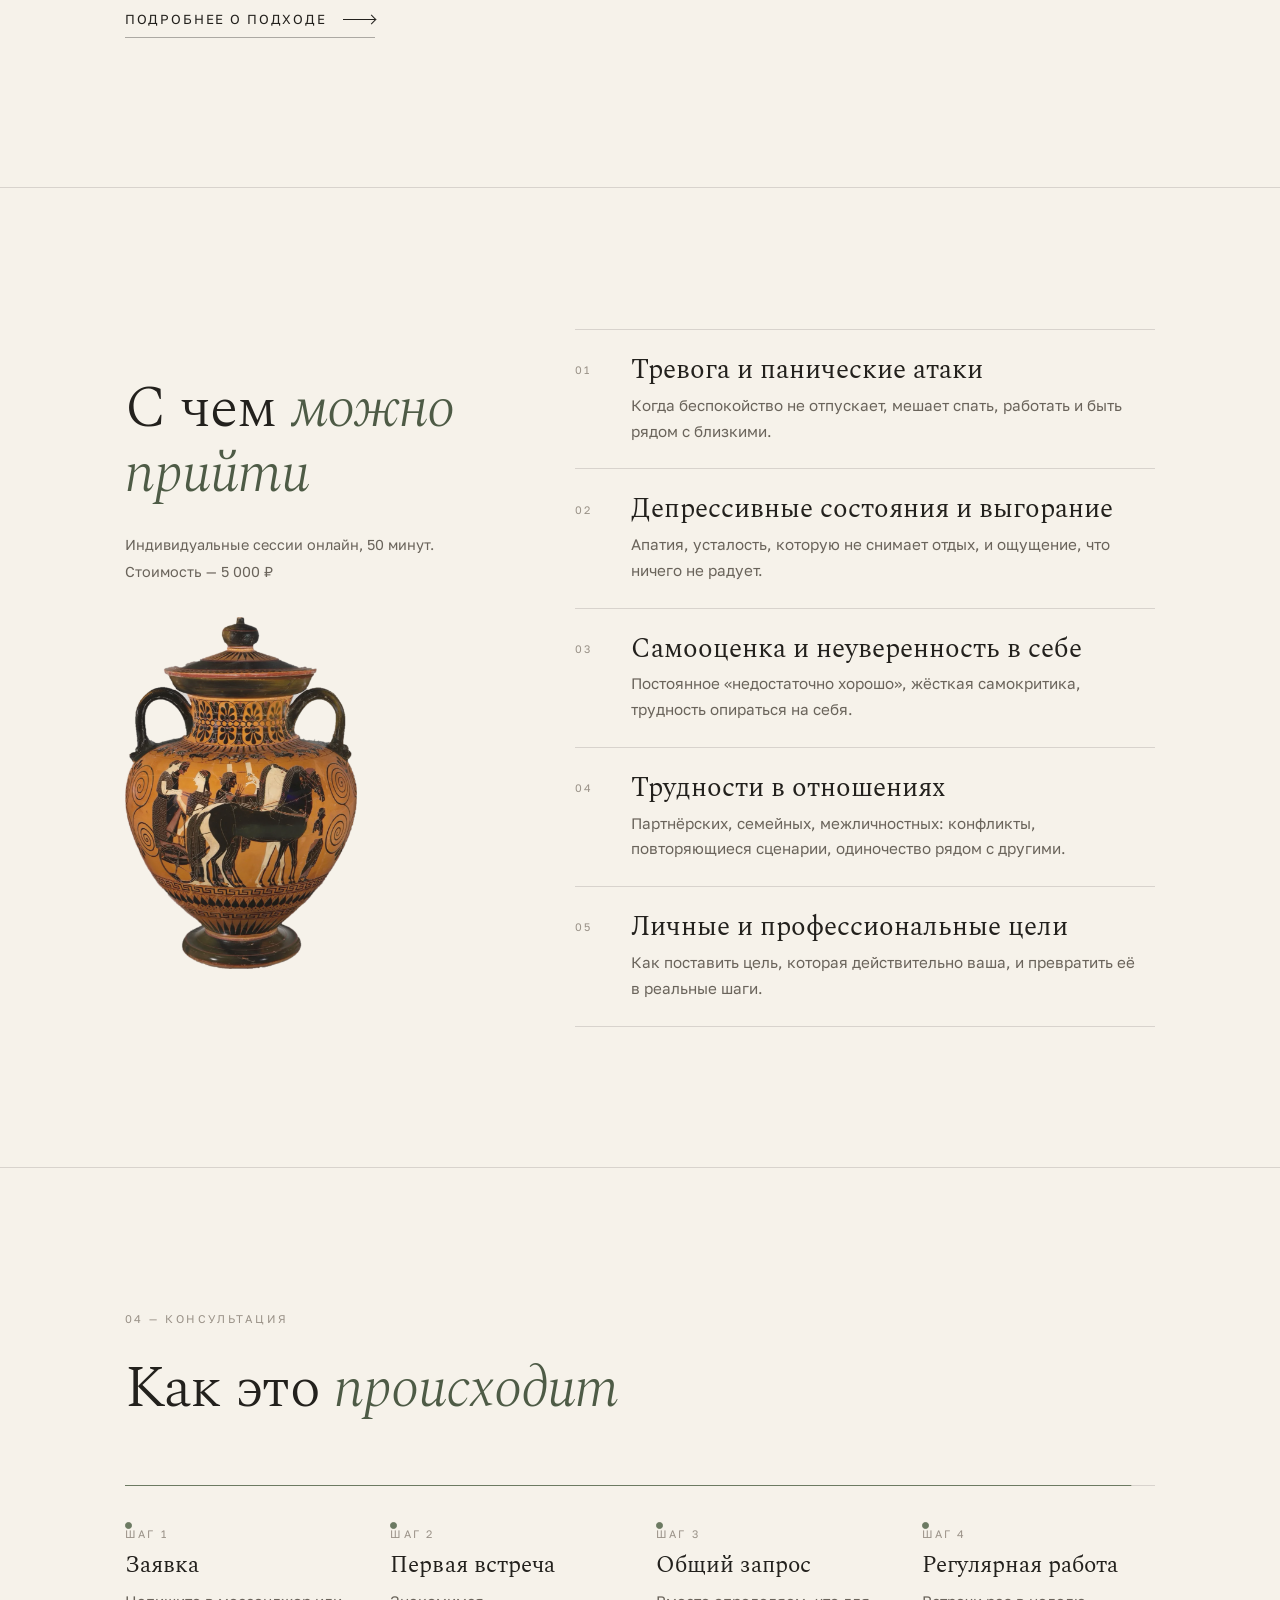
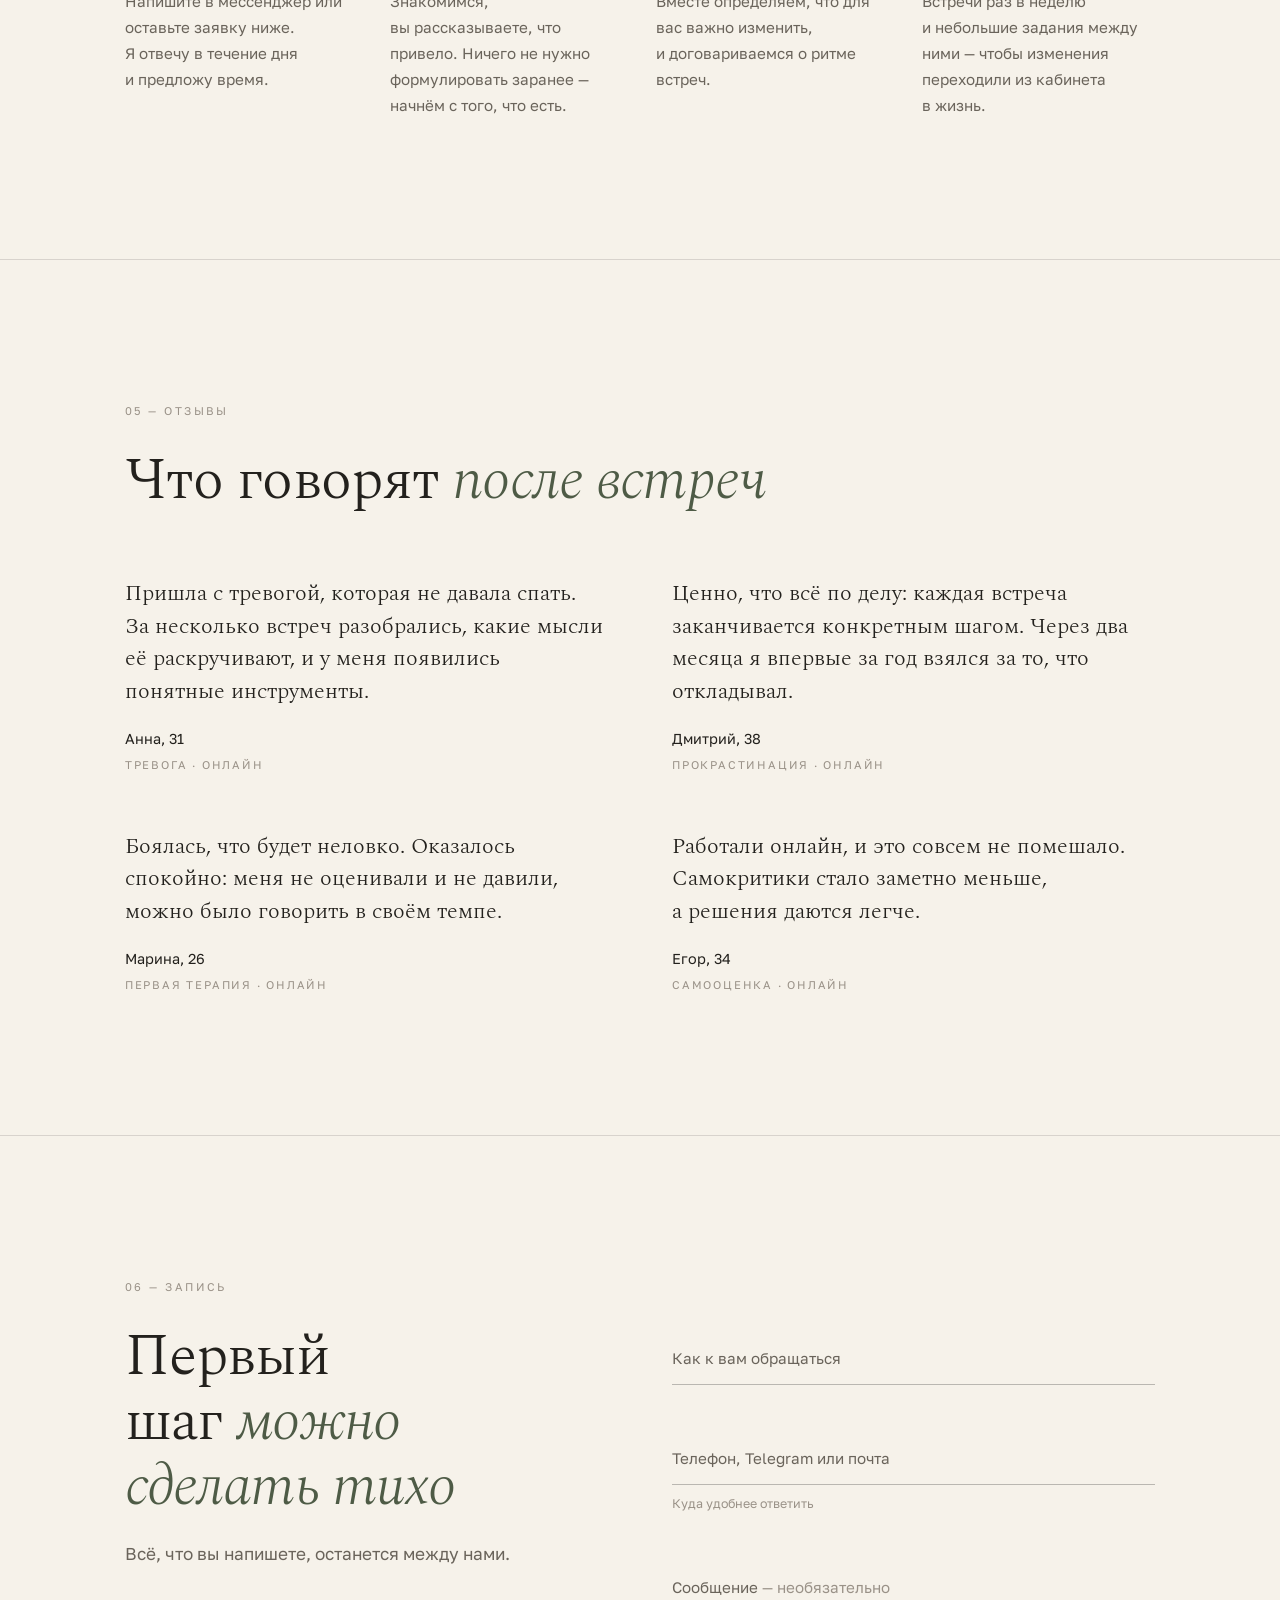
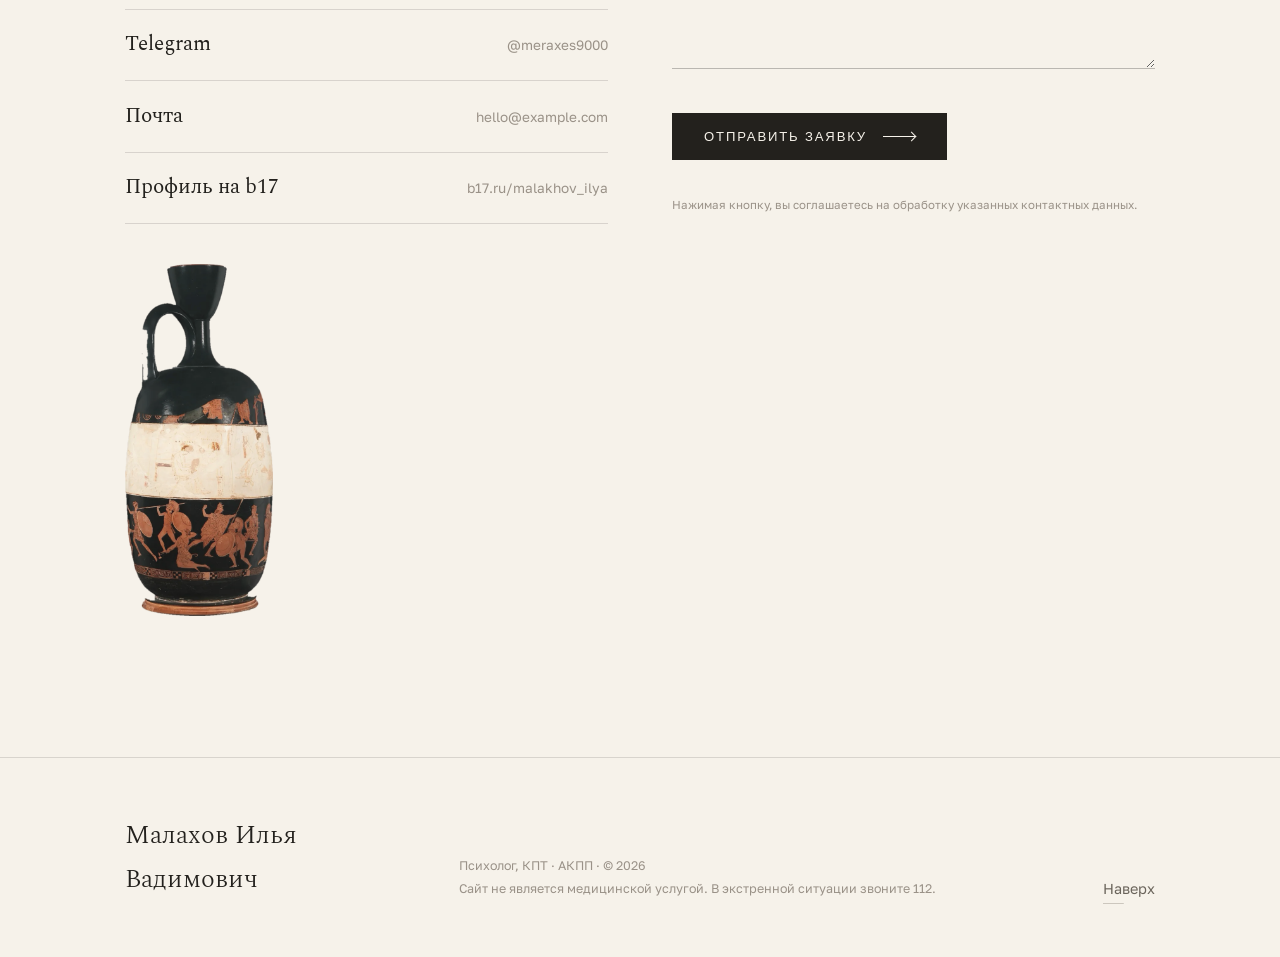
==== commit 26d1ad4a: "Декор: фотографии античных ваз вместо силуэтов Силуэты выглядели тяжело, поэтому на полях разделов т" ====
--- a/index.html
+++ b/index.html
@@ -86,10 +86,10 @@
     <!-- 2. ABOUT -->
     <section class="section about" id="about" aria-labelledby="about-title">
       <div class="container about__grid">
-        <!-- Декор: точки собираются в силуэт чернофигурной росписи.
-             Источники гравюр — assets/img/decor/SOURCES.txt (public domain) -->
-        <figure class="figure reveal" style="--fig-ar: 921 / 1320">
-          <img src="assets/img/decor/sisyphus.svg" alt="Сизиф катит камень — рисунок с античной вазы" width="921" height="1320" decoding="async">
+        <!-- Декор: фото античных ваз, The Met, Open Access (CC0).
+             Список — assets/img/decor/SOURCES.txt -->
+        <figure class="figure reveal" style="--fig-ar: 748 / 1145">
+          <img src="assets/img/decor/amphora-runners.webp" alt="Афинская призовая амфора с бегунами, около 530 года до н. э." width="748" height="1145" decoding="async">
         </figure>
         <div class="about__text">
           <p class="kicker reveal">01 — О подходе</p>
@@ -232,10 +232,10 @@
           <p class="kicker reveal">03 — Запросы</p>
           <h2 class="section-title reveal" id="services-title" data-words>С&nbsp;чем <em>можно прийти</em></h2>
           <p class="services__note reveal">Индивидуальные сессии онлайн, 50&nbsp;минут.<br>Стоимость — 5&nbsp;000&nbsp;₽</p>
-          <!-- Декор: точки собираются в силуэт чернофигурной росписи.
-             Источники гравюр — assets/img/decor/SOURCES.txt (public domain) -->
-          <figure class="figure reveal" style="--fig-ar: 844 / 1674">
-          <img src="assets/img/decor/herakles.svg" alt="Геракл в львиной шкуре — рисунок с античной вазы" width="844" height="1674" decoding="async">
+          <!-- Декор: фото античных ваз, The Met, Open Access (CC0).
+             Список — assets/img/decor/SOURCES.txt -->
+          <figure class="figure reveal" style="--fig-ar: 762 / 1153">
+          <img src="assets/img/decor/amphora-chariot.webp" alt="Чернофигурная амфора с колесницей, около 540 года до н. э." width="762" height="1153" decoding="async">
         </figure>
         </header>
 
@@ -354,10 +354,10 @@
             <li><a class="messenger" href="https://www.b17.ru/malakhov_ilya/" target="_blank" rel="noopener"><span>Профиль на&nbsp;b17</span><span class="messenger__handle">b17.ru/malakhov_ilya</span></a></li>
           </ul>
 
-          <!-- Декор: точки собираются в силуэт чернофигурной росписи.
-             Источники гравюр — assets/img/decor/SOURCES.txt (public domain) -->
-        <figure class="figure reveal" style="--fig-ar: 714 / 1166">
-          <img src="assets/img/decor/athena.svg" alt="Афина со щитом — рисунок с античной вазы" width="714" height="1166" decoding="async">
+          <!-- Декор: фото античных ваз, The Met, Open Access (CC0).
+             Список — assets/img/decor/SOURCES.txt -->
+        <figure class="figure reveal" style="--fig-ar: 468 / 1110">
+          <img src="assets/img/decor/lekythos.webp" alt="Краснофигурный лекиф, около 420 года до н. э." width="468" height="1110" decoding="async">
         </figure>
         </div>
 
--- a/assets/css/style.css
+++ b/assets/css/style.css
@@ -610,7 +610,9 @@
   width: 100%;
   height: 100%;
   object-fit: contain;
-  opacity: 0.88;
+  /* краски ваз чуть приглушены, чтобы не спорить с бумажным фоном */
+  filter: saturate(0.85) contrast(0.96);
+  opacity: 0.94;
 }
 
 .services__grid .figure { margin-top: 2rem; }
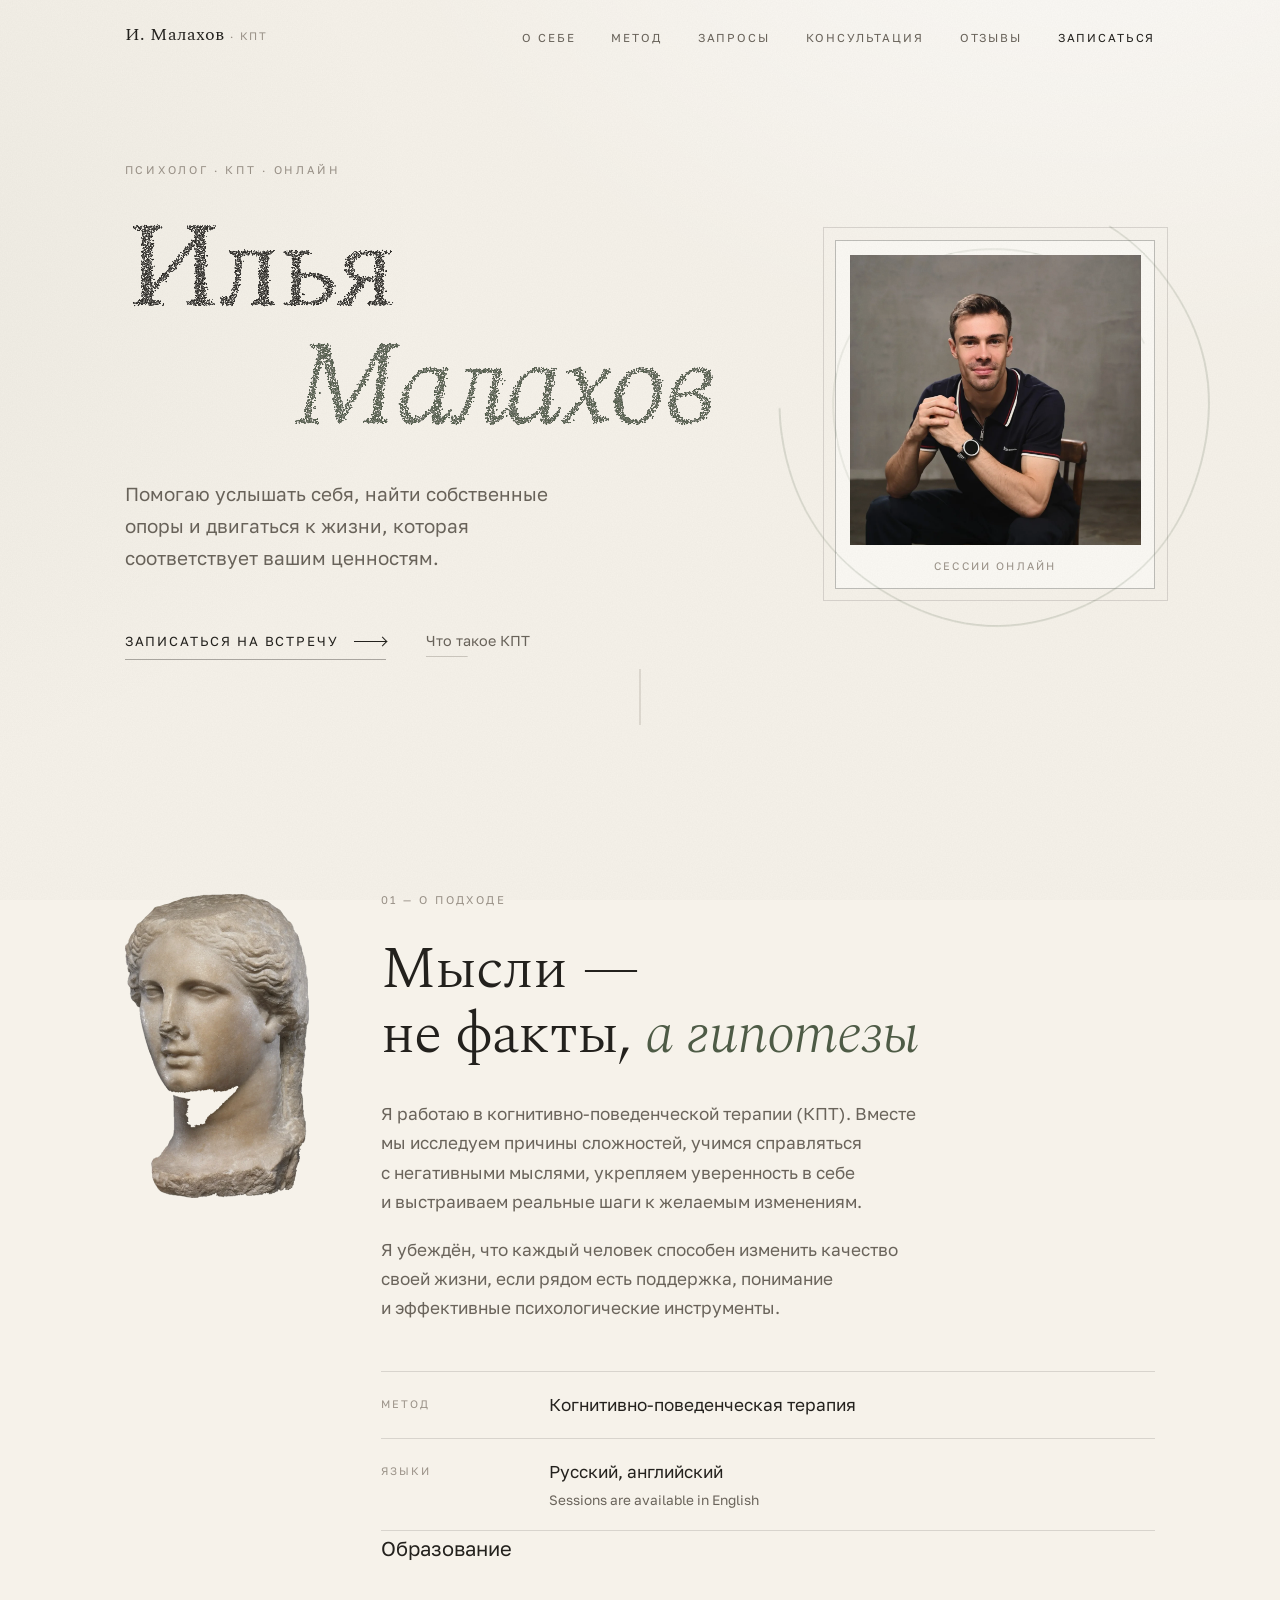
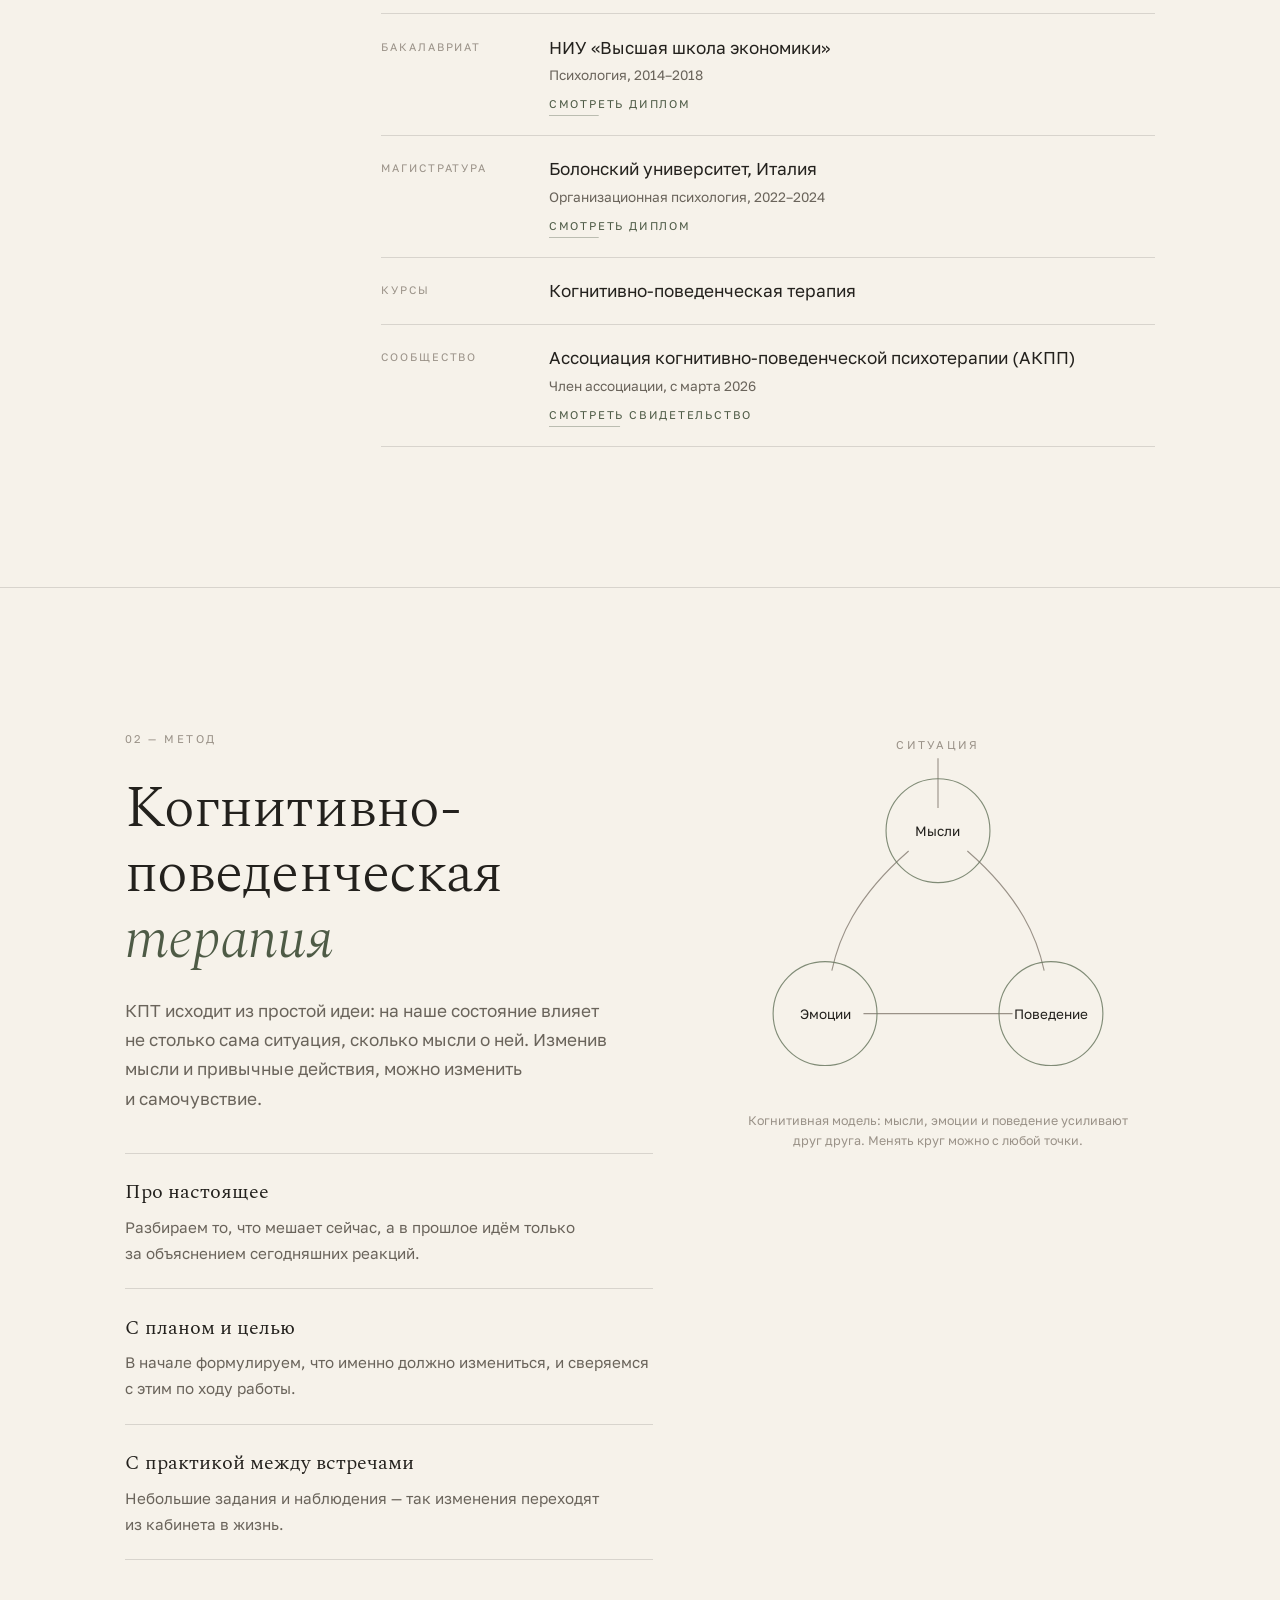
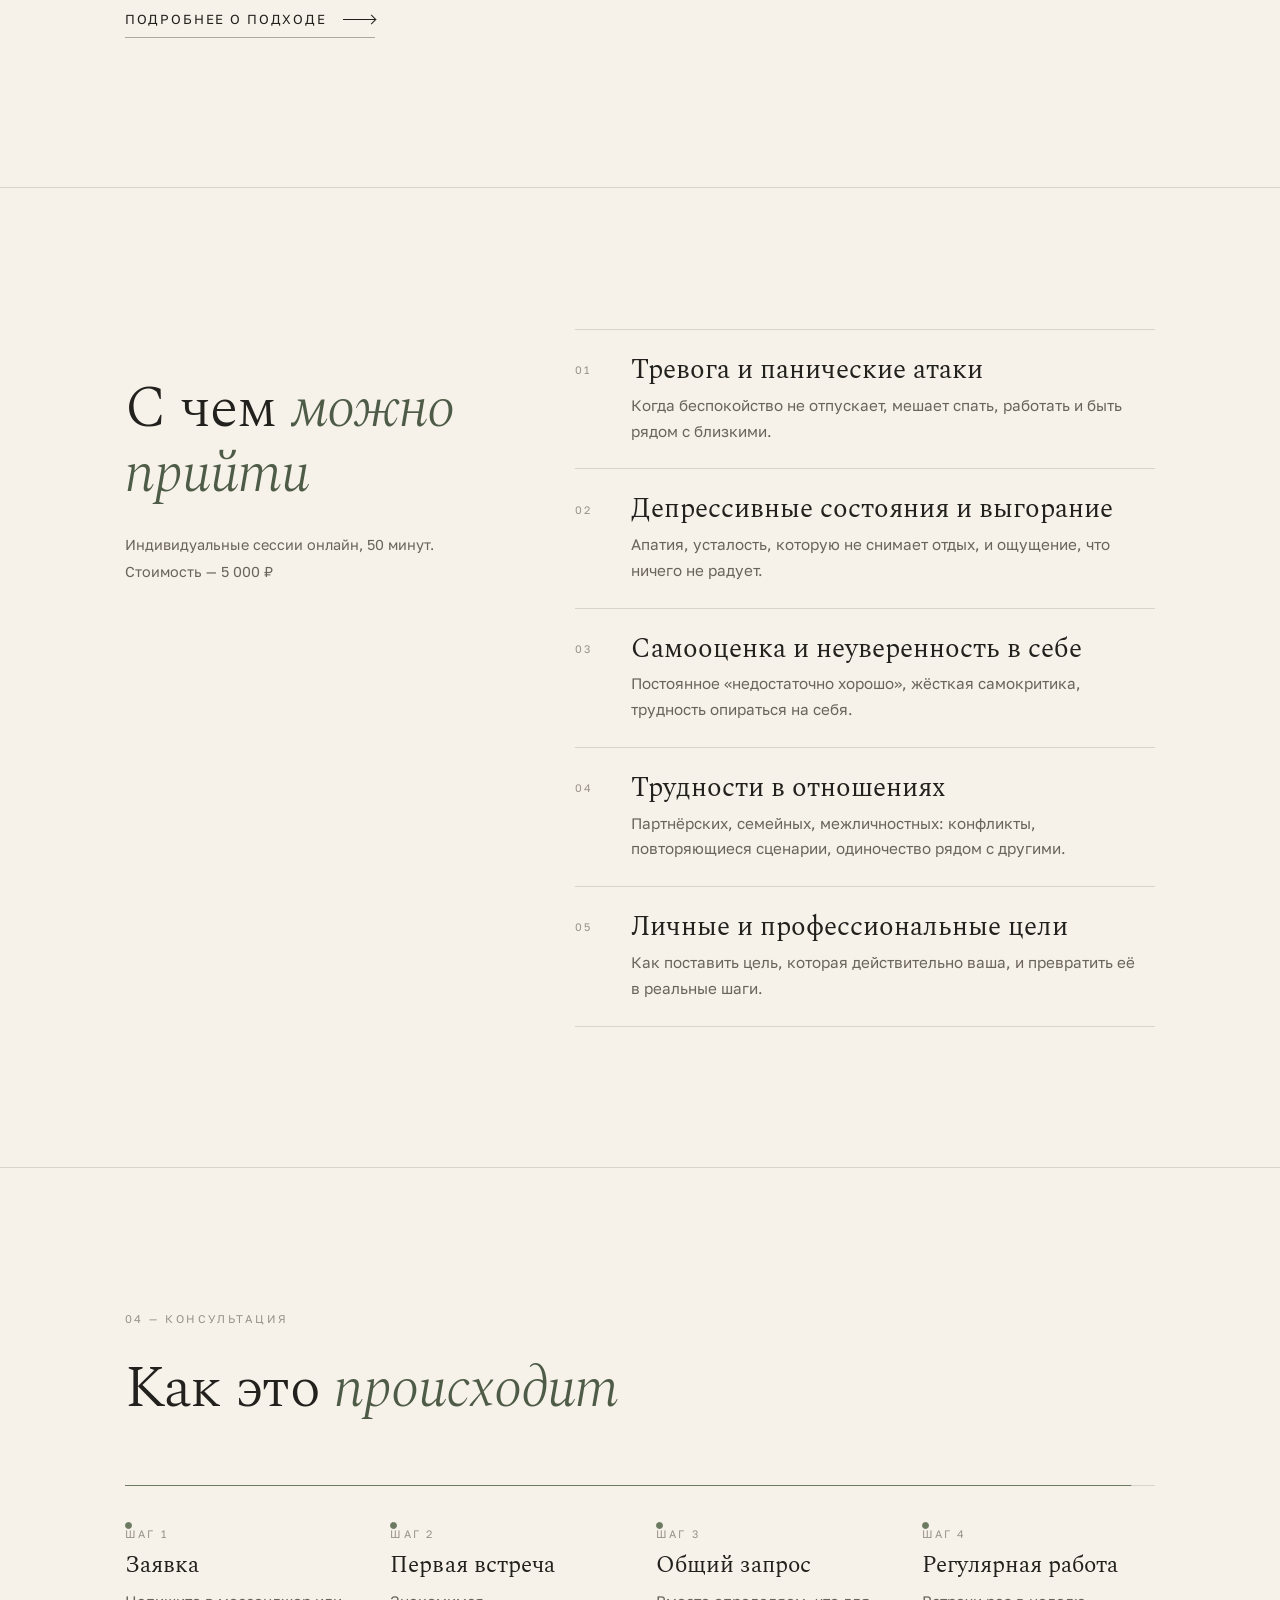
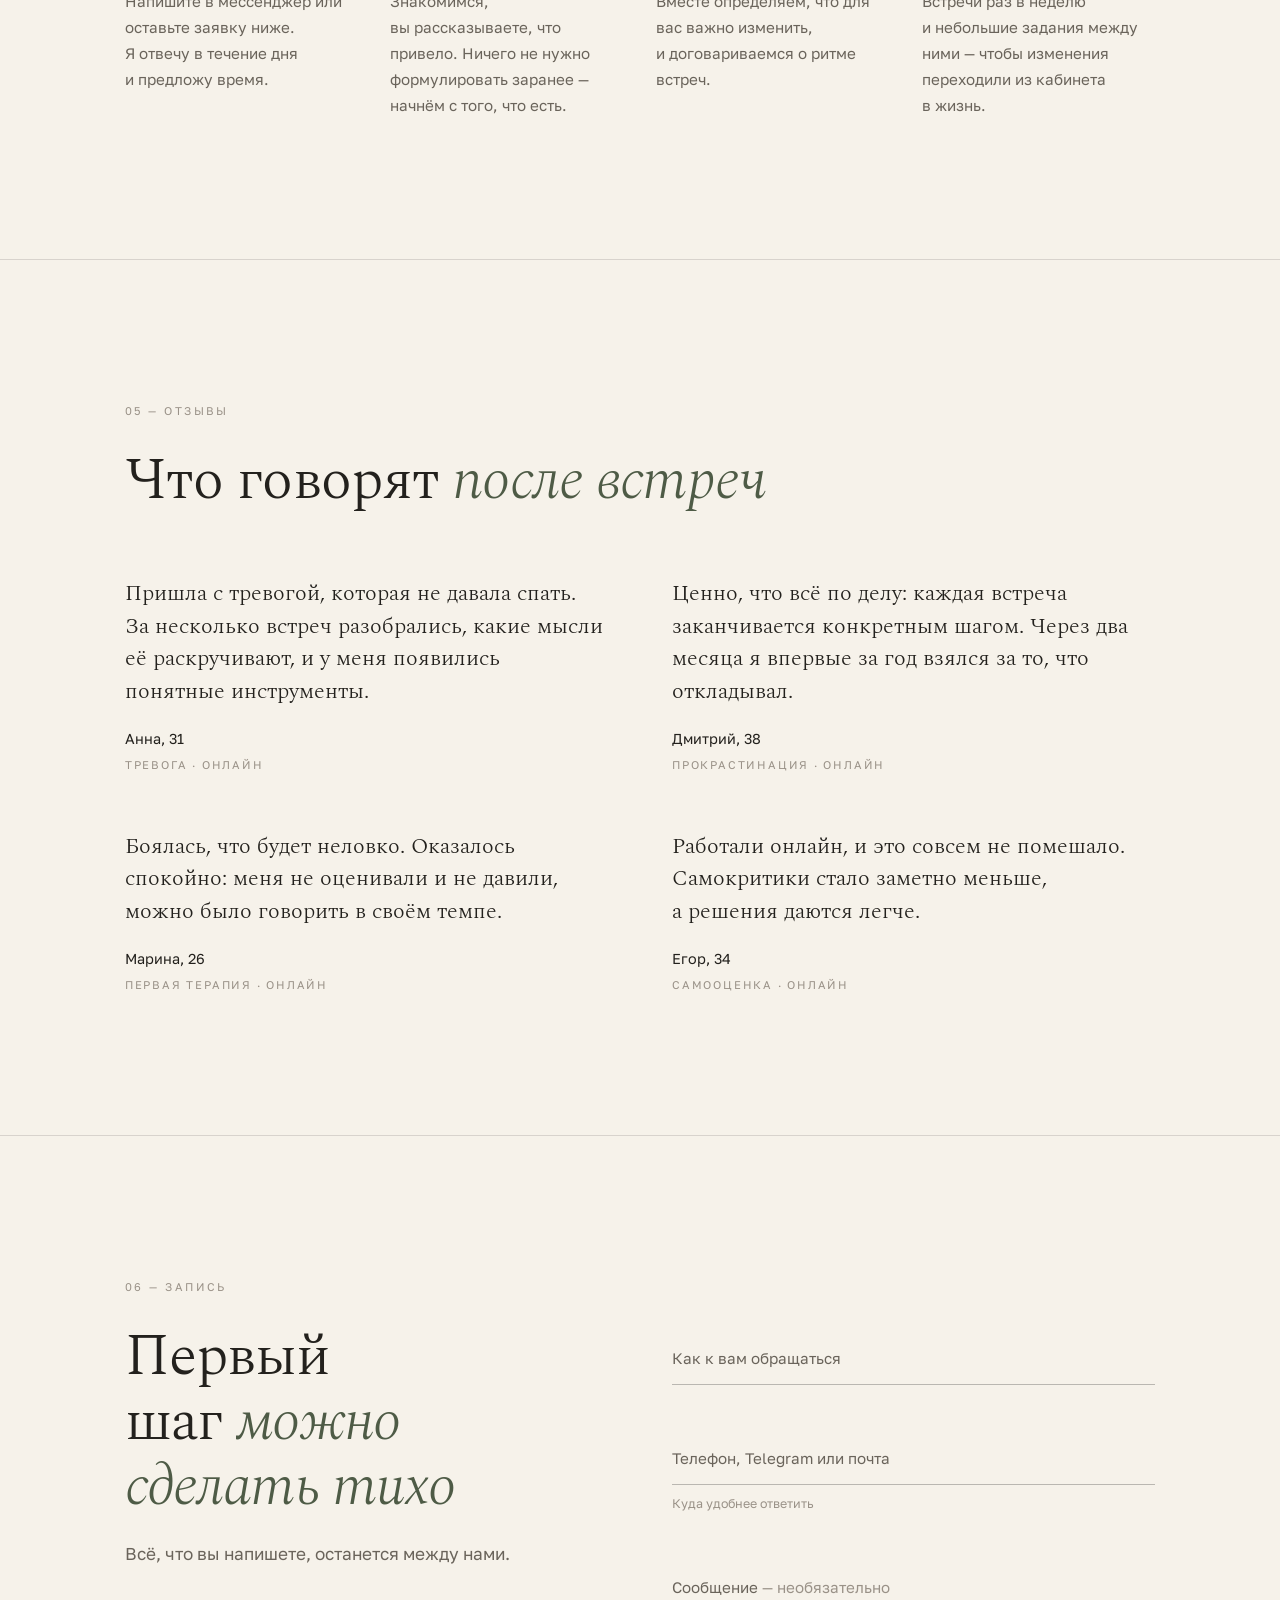
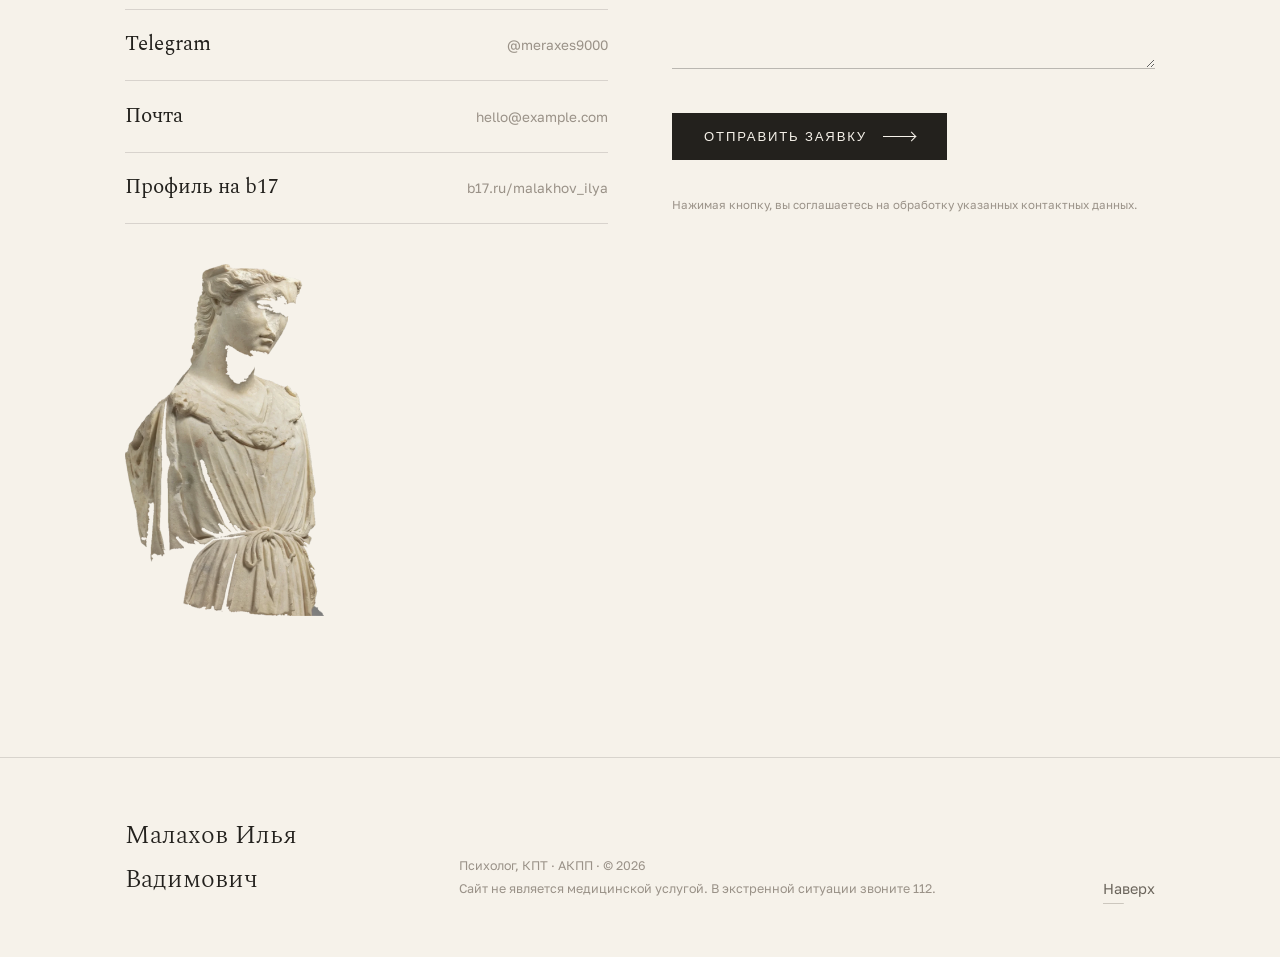
==== commit 01fda0f6: "Декор: античный мрамор вместо ваз, и его стало меньше Терракота ваз спорила с бумажным фоном. Теперь" ====
--- a/index.html
+++ b/index.html
@@ -86,10 +86,10 @@
     <!-- 2. ABOUT -->
     <section class="section about" id="about" aria-labelledby="about-title">
       <div class="container about__grid">
-        <!-- Декор: фото античных ваз, The Met, Open Access (CC0).
+        <!-- Декор: фото античного мрамора, The Met, Open Access (CC0).
              Список — assets/img/decor/SOURCES.txt -->
-        <figure class="figure reveal" style="--fig-ar: 748 / 1145">
-          <img src="assets/img/decor/amphora-runners.webp" alt="Афинская призовая амфора с бегунами, около 530 года до н. э." width="748" height="1145" decoding="async">
+        <figure class="figure reveal" style="--fig-ar: 713 / 1179">
+          <img src="assets/img/decor/marble-head.webp" alt="Мраморная голова эллинистической эпохи, ок. II века до н. э." width="713" height="1179" decoding="async">
         </figure>
         <div class="about__text">
           <p class="kicker reveal">01 — О подходе</p>
@@ -232,11 +232,6 @@
           <p class="kicker reveal">03 — Запросы</p>
           <h2 class="section-title reveal" id="services-title" data-words>С&nbsp;чем <em>можно прийти</em></h2>
           <p class="services__note reveal">Индивидуальные сессии онлайн, 50&nbsp;минут.<br>Стоимость — 5&nbsp;000&nbsp;₽</p>
-          <!-- Декор: фото античных ваз, The Met, Open Access (CC0).
-             Список — assets/img/decor/SOURCES.txt -->
-          <figure class="figure reveal" style="--fig-ar: 762 / 1153">
-          <img src="assets/img/decor/amphora-chariot.webp" alt="Чернофигурная амфора с колесницей, около 540 года до н. э." width="762" height="1153" decoding="async">
-        </figure>
         </header>
 
         <ul class="services__list">
@@ -354,10 +349,10 @@
             <li><a class="messenger" href="https://www.b17.ru/malakhov_ilya/" target="_blank" rel="noopener"><span>Профиль на&nbsp;b17</span><span class="messenger__handle">b17.ru/malakhov_ilya</span></a></li>
           </ul>
 
-          <!-- Декор: фото античных ваз, The Met, Open Access (CC0).
+          <!-- Декор: фото античного мрамора, The Met, Open Access (CC0).
              Список — assets/img/decor/SOURCES.txt -->
-        <figure class="figure reveal" style="--fig-ar: 468 / 1110">
-          <img src="assets/img/decor/lekythos.webp" alt="Краснофигурный лекиф, около 420 года до н. э." width="468" height="1110" decoding="async">
+        <figure class="figure reveal" style="--fig-ar: 700 / 1235">
+          <img src="assets/img/decor/marble-athena.webp" alt="Мраморная статуя Афины, римская копия греческого оригинала" width="700" height="1235" decoding="async">
         </figure>
         </div>
 
--- a/assets/css/style.css
+++ b/assets/css/style.css
@@ -610,9 +610,9 @@
   width: 100%;
   height: 100%;
   object-fit: contain;
-  /* краски ваз чуть приглушены, чтобы не спорить с бумажным фоном */
-  filter: saturate(0.85) contrast(0.96);
-  opacity: 0.94;
+  /* камень чуть мягче по контрасту, чтобы жить с бумажным фоном */
+  filter: contrast(0.94) saturate(0.9);
+  opacity: 0.95;
 }
 
 .services__grid .figure { margin-top: 2rem; }
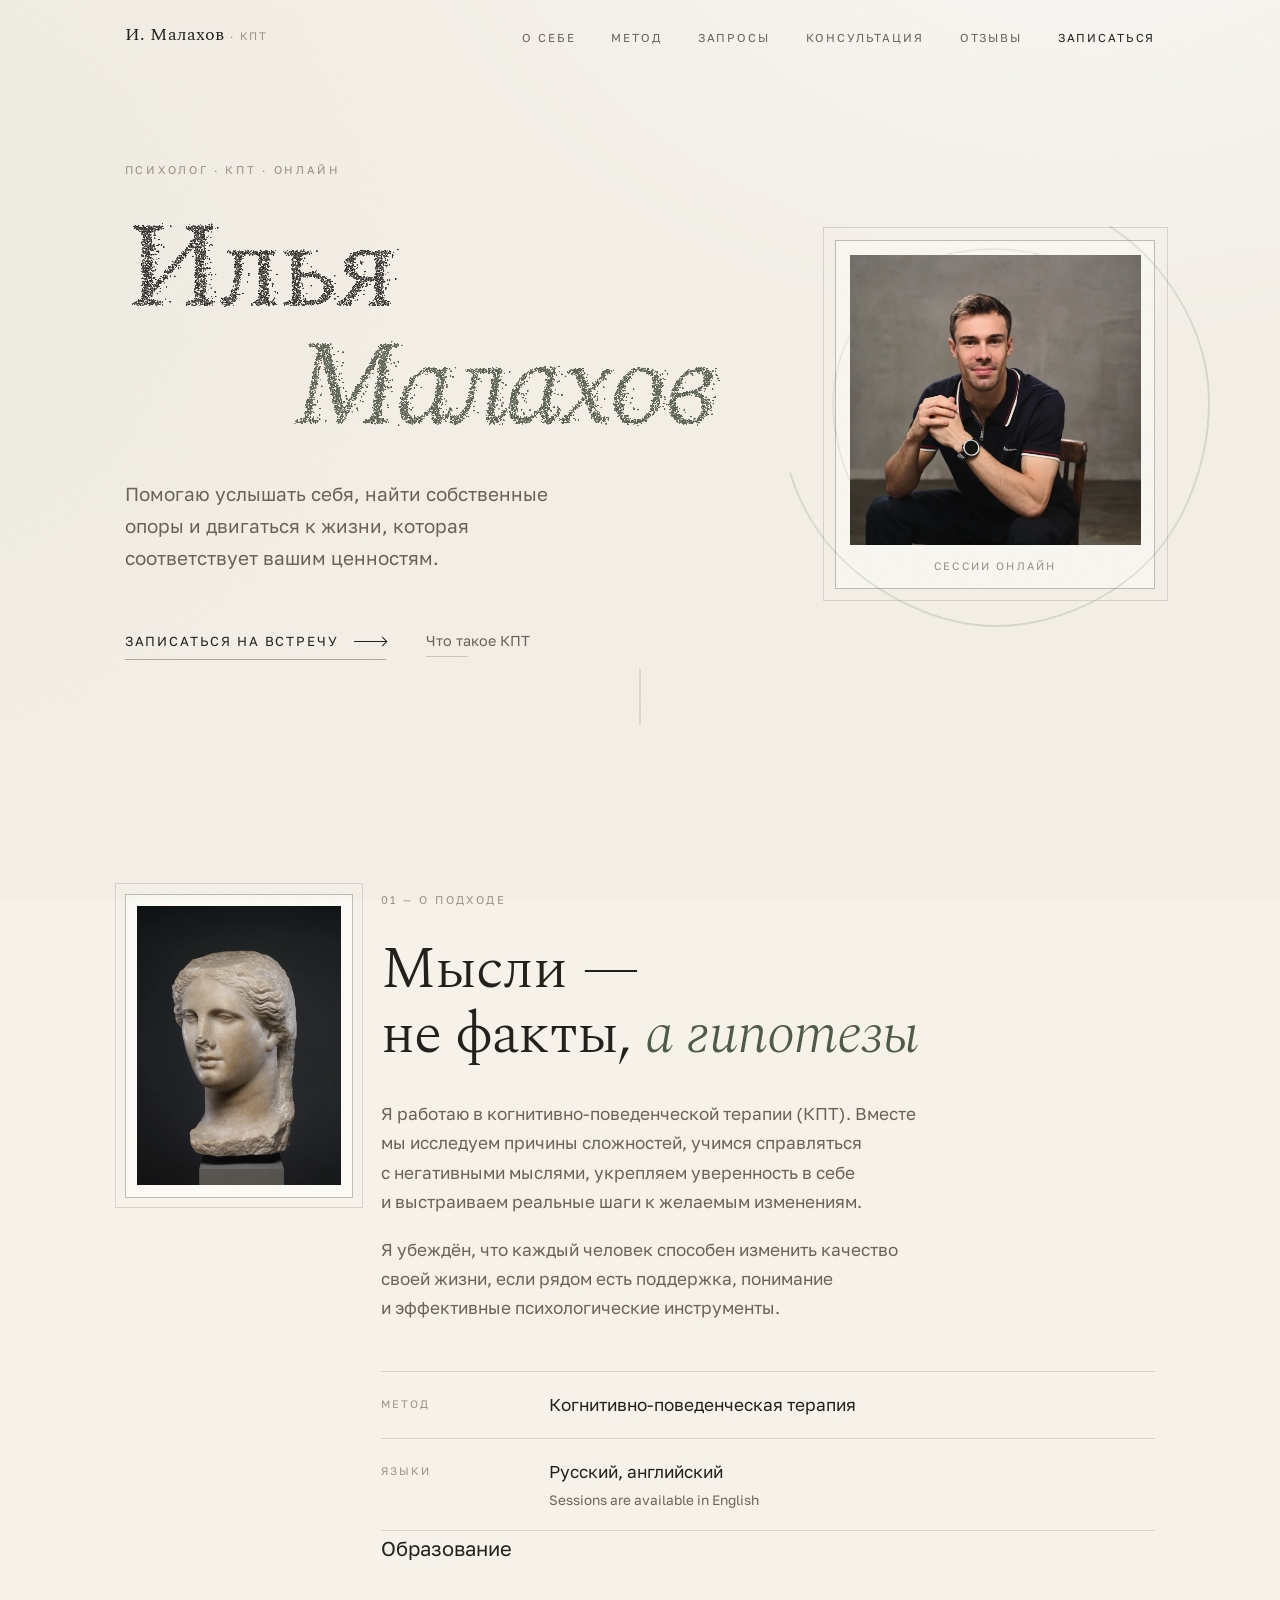
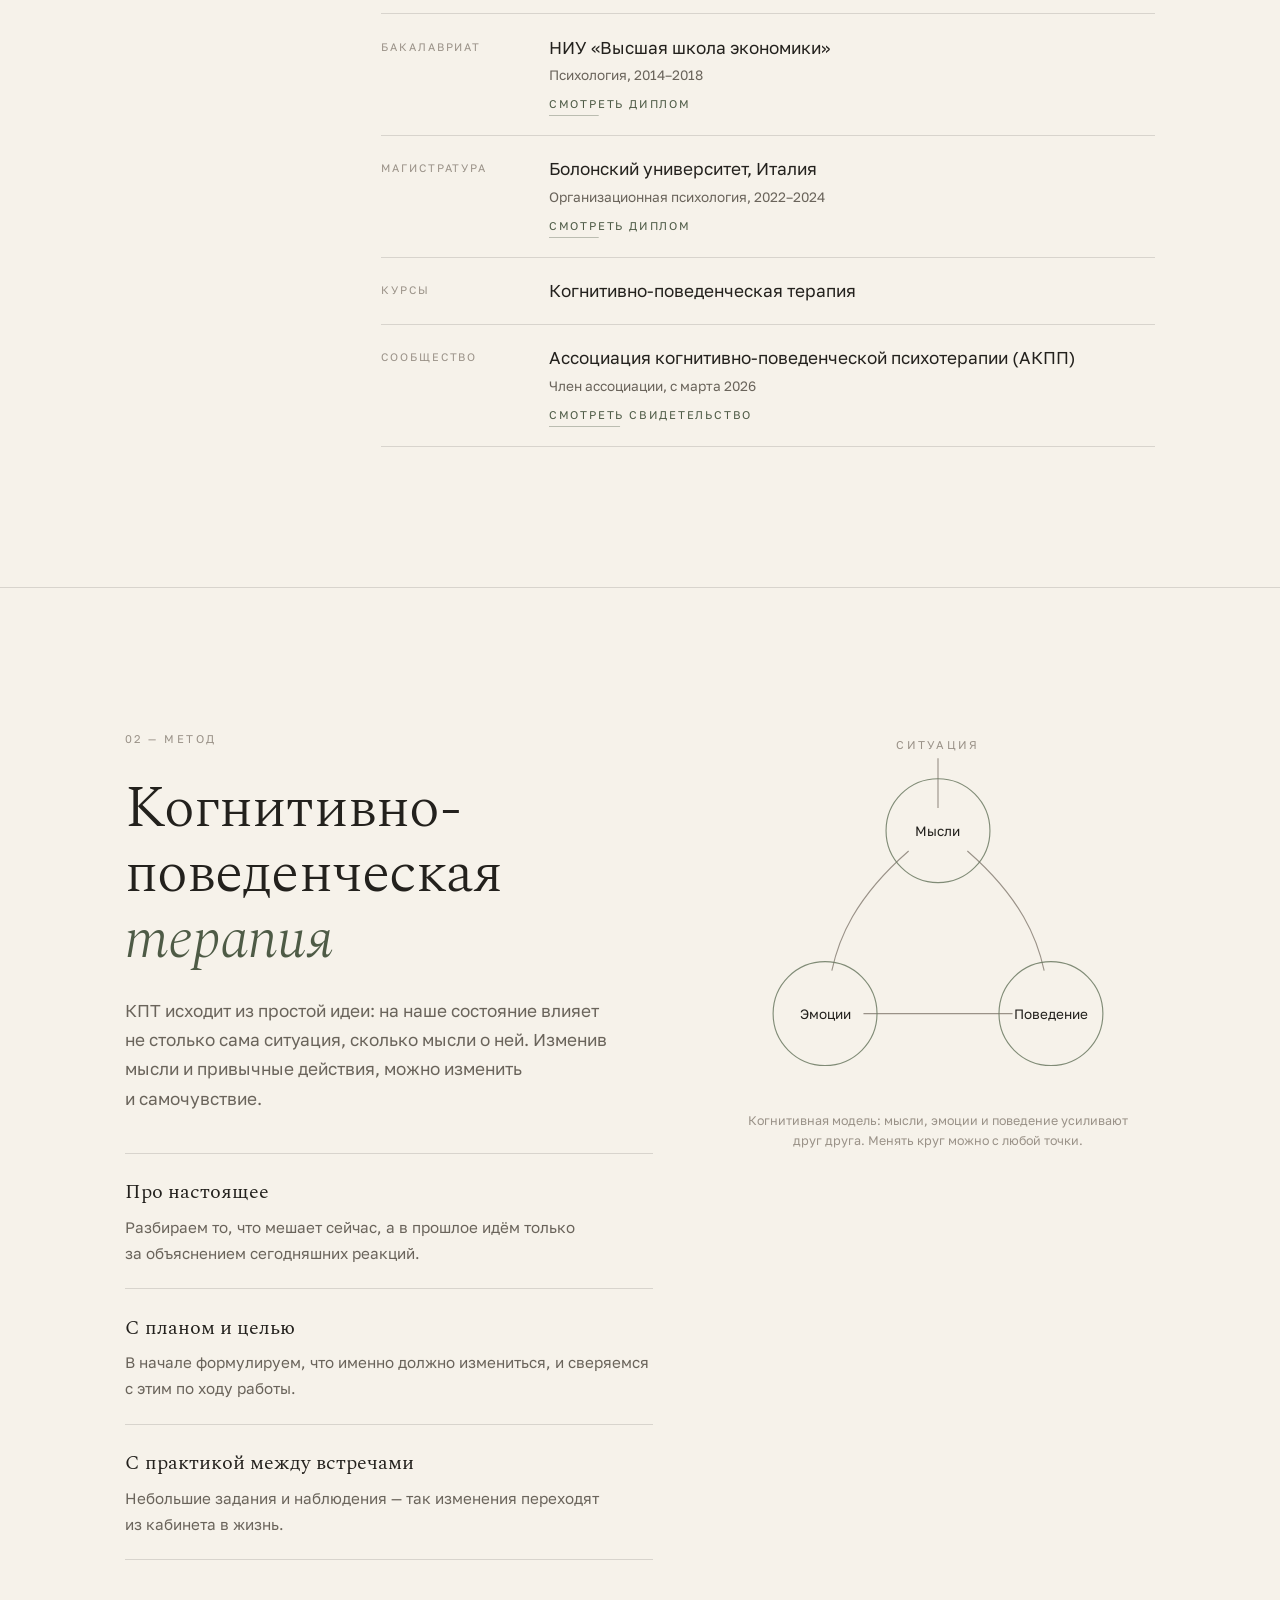
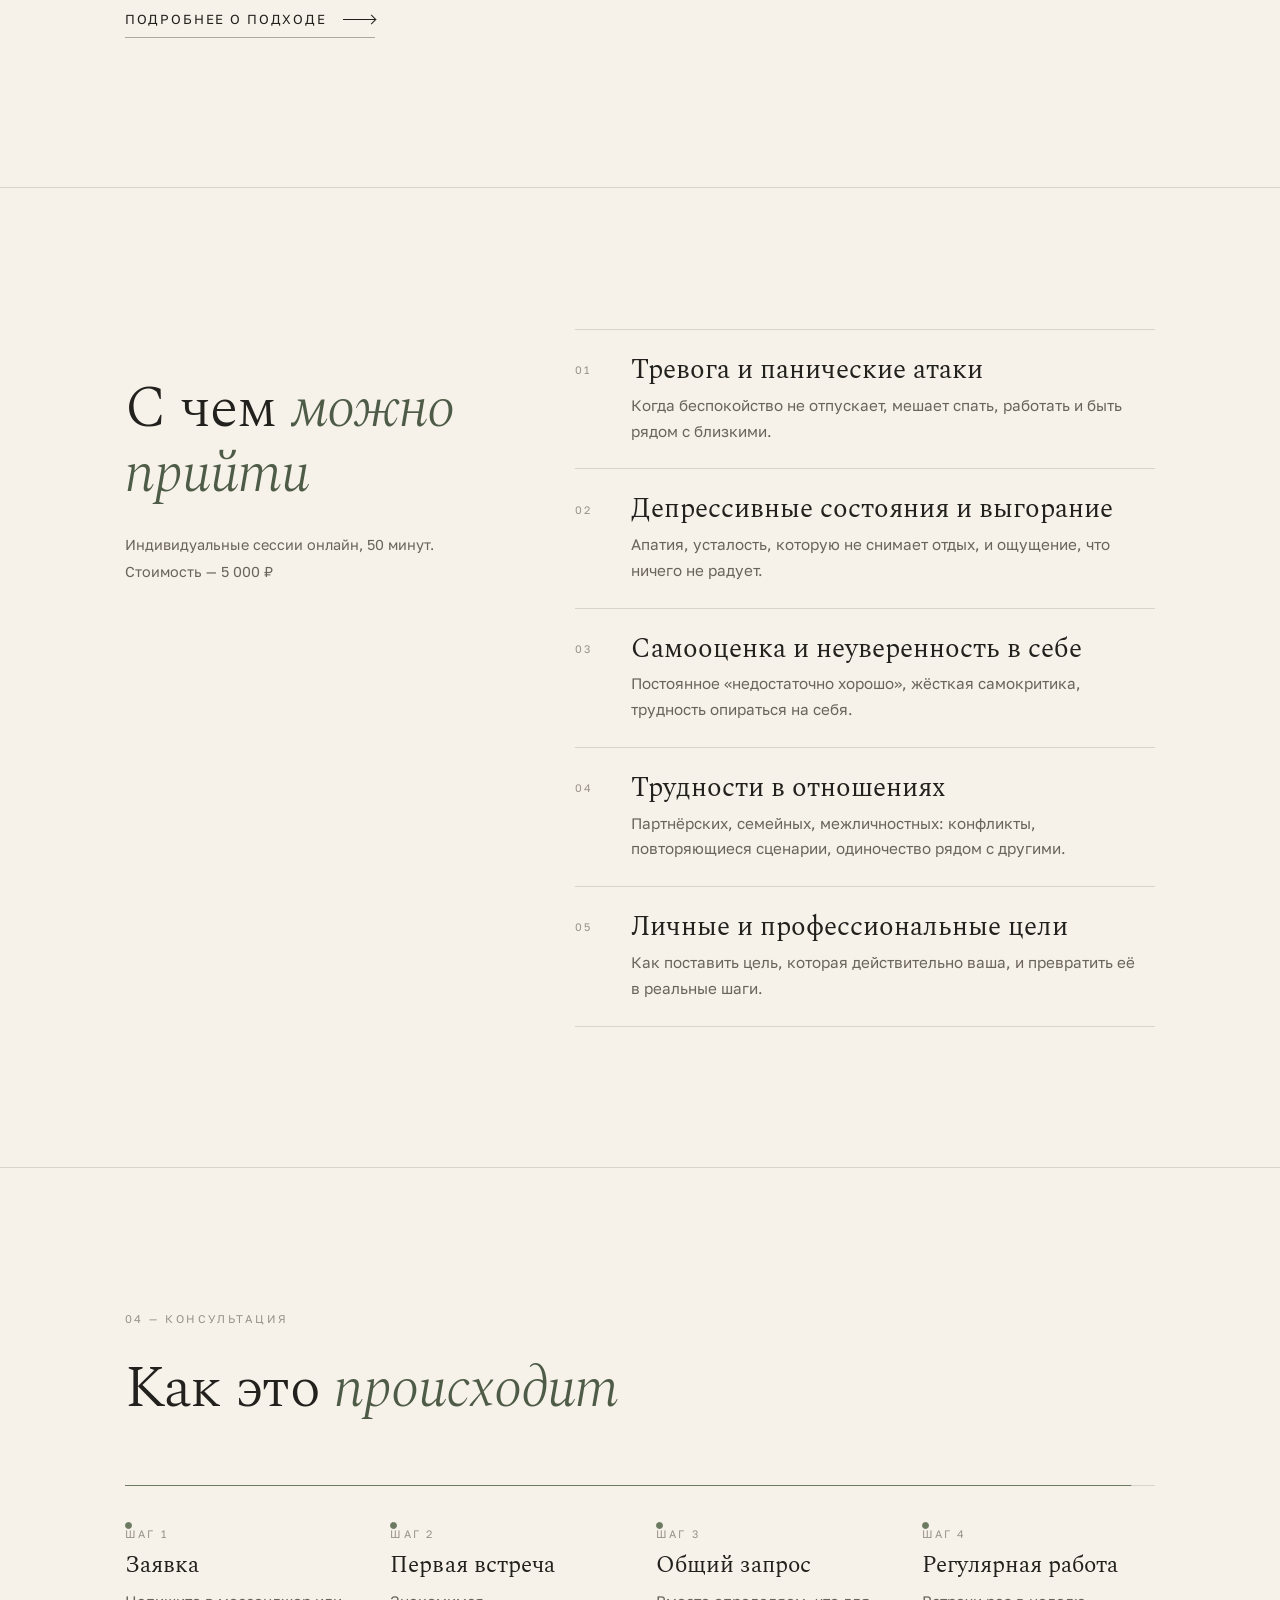
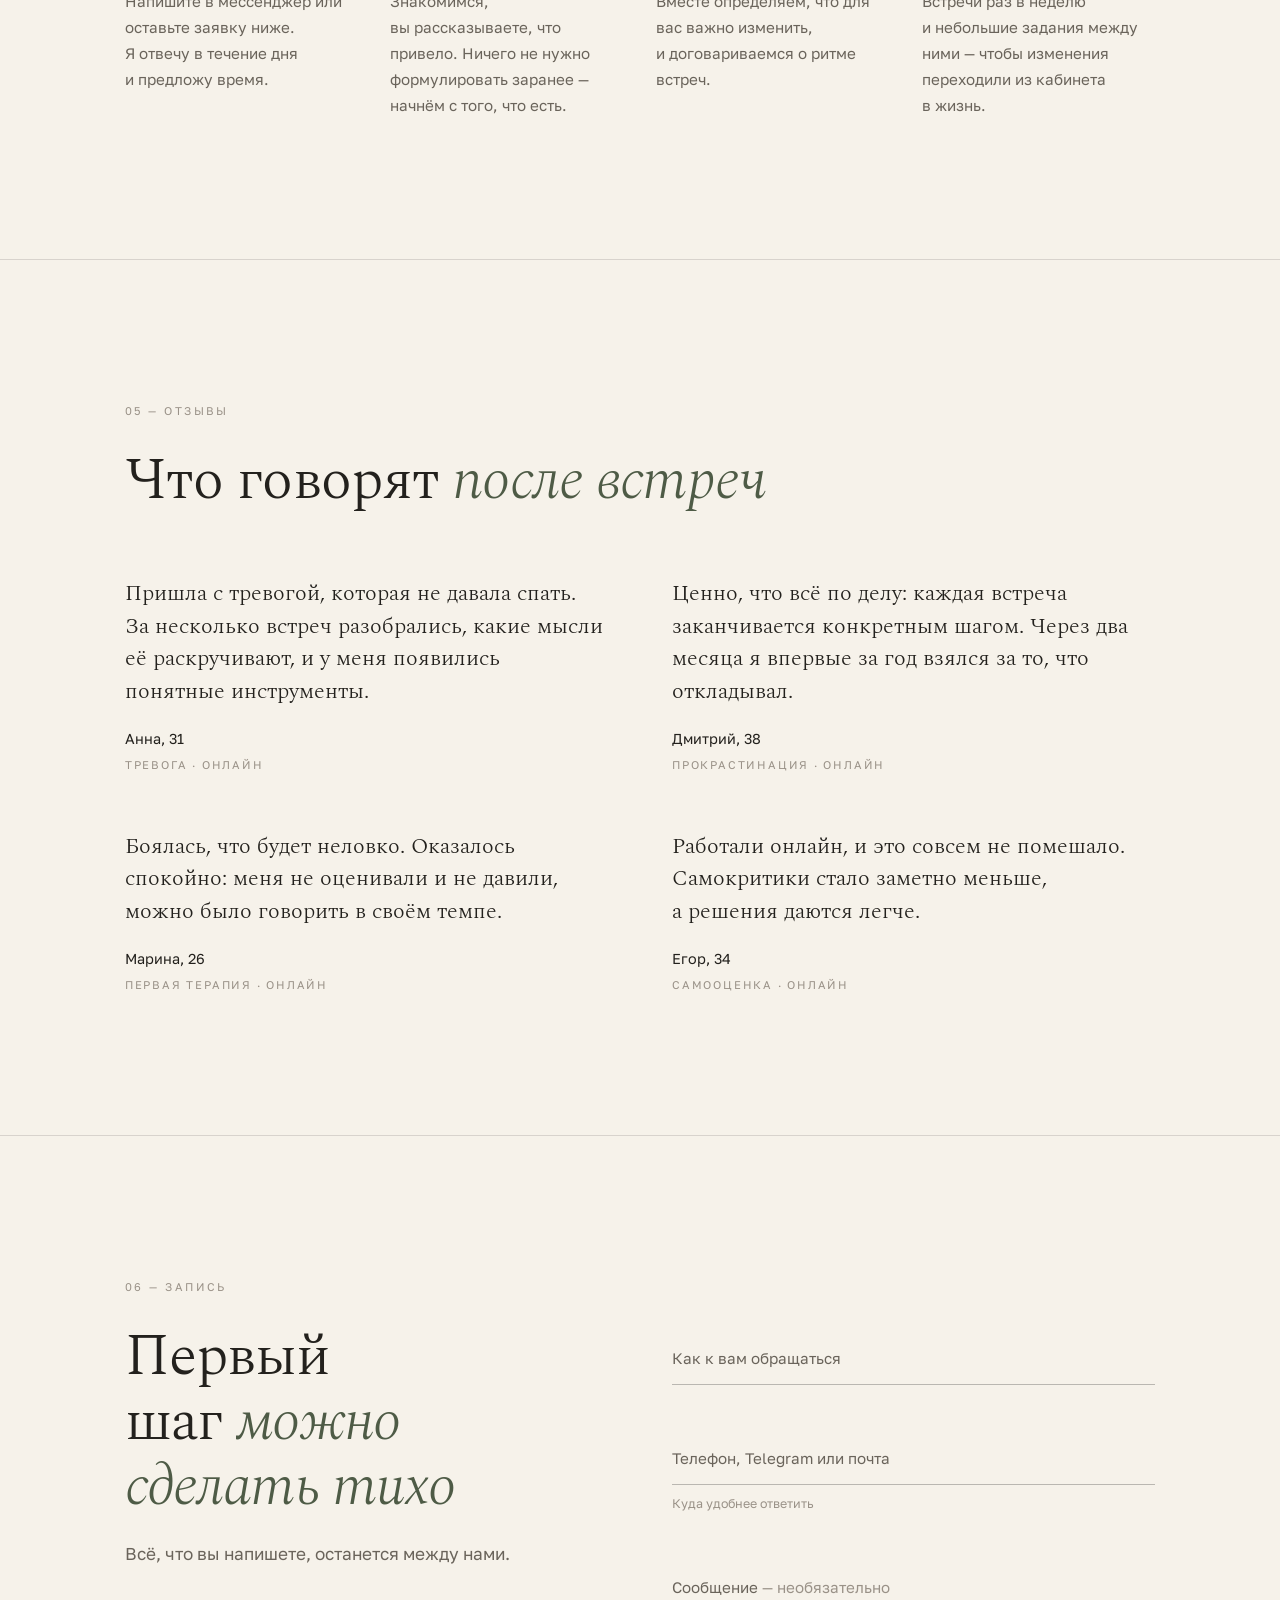
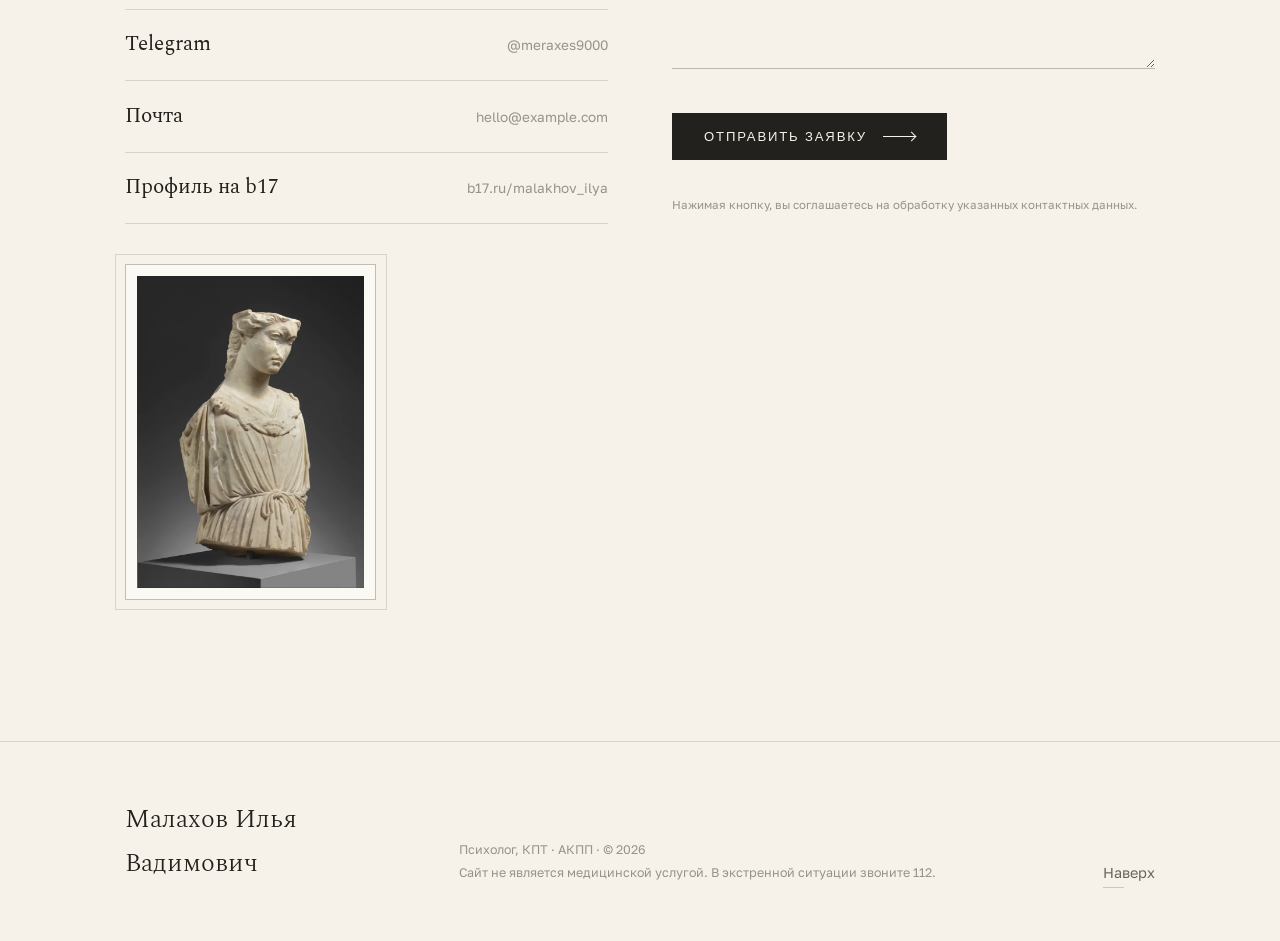
==== commit 59c8ae91: "Декор: снимки мрамора целиком, в паспарту и рамке Вырезанный по контуру камень выглядел обрезанным н" ====
--- a/index.html
+++ b/index.html
@@ -88,8 +88,8 @@
       <div class="container about__grid">
         <!-- Декор: фото античного мрамора, The Met, Open Access (CC0).
              Список — assets/img/decor/SOURCES.txt -->
-        <figure class="figure reveal" style="--fig-ar: 713 / 1179">
-          <img src="assets/img/decor/marble-head.webp" alt="Мраморная голова эллинистической эпохи, ок. II века до н. э." width="713" height="1179" decoding="async">
+        <figure class="figure figure--plate reveal" style="--fig-ar: 800 / 1067">
+          <img src="assets/img/decor/marble-head.webp" alt="Мраморная голова эллинистической эпохи, ок. II века до н. э." width="800" height="1067" decoding="async">
         </figure>
         <div class="about__text">
           <p class="kicker reveal">01 — О подходе</p>
@@ -351,8 +351,8 @@
 
           <!-- Декор: фото античного мрамора, The Met, Open Access (CC0).
              Список — assets/img/decor/SOURCES.txt -->
-        <figure class="figure reveal" style="--fig-ar: 700 / 1235">
-          <img src="assets/img/decor/marble-athena.webp" alt="Мраморная статуя Афины, римская копия греческого оригинала" width="700" height="1235" decoding="async">
+        <figure class="figure figure--plate reveal" style="--fig-ar: 800 / 1068">
+          <img src="assets/img/decor/marble-athena.webp" alt="Мраморная статуя Афины, римская копия греческого оригинала" width="800" height="1068" decoding="async">
         </figure>
         </div>
 
--- a/assets/css/style.css
+++ b/assets/css/style.css
@@ -600,7 +600,8 @@
    ========================================================================== */
 
 .figure {
-  height: clamp(14rem, 34vw, 22rem);
+  position: relative;
+  height: clamp(14rem, 32vw, 21rem);
   width: auto;
   aspect-ratio: var(--fig-ar, 3 / 4);
   margin: 2.5rem 0 0;
@@ -609,10 +610,24 @@
   display: block;
   width: 100%;
   height: 100%;
-  object-fit: contain;
+  object-fit: cover;
   /* камень чуть мягче по контрасту, чтобы жить с бумажным фоном */
-  filter: contrast(0.94) saturate(0.9);
-  opacity: 0.95;
+  filter: contrast(0.94) saturate(0.88);
+}
+
+/* снимок целиком, в паспарту и тонкой рамке — как фотография на первом экране */
+.figure--plate {
+  padding: 0.7rem;
+  background: var(--paper-2);
+  border: 1px solid var(--rule-strong);
+  box-sizing: border-box;
+}
+.figure--plate::after {
+  content: "";
+  position: absolute;
+  inset: -0.7rem;
+  border: 1px solid var(--rule);
+  pointer-events: none;
 }
 
 .services__grid .figure { margin-top: 2rem; }
